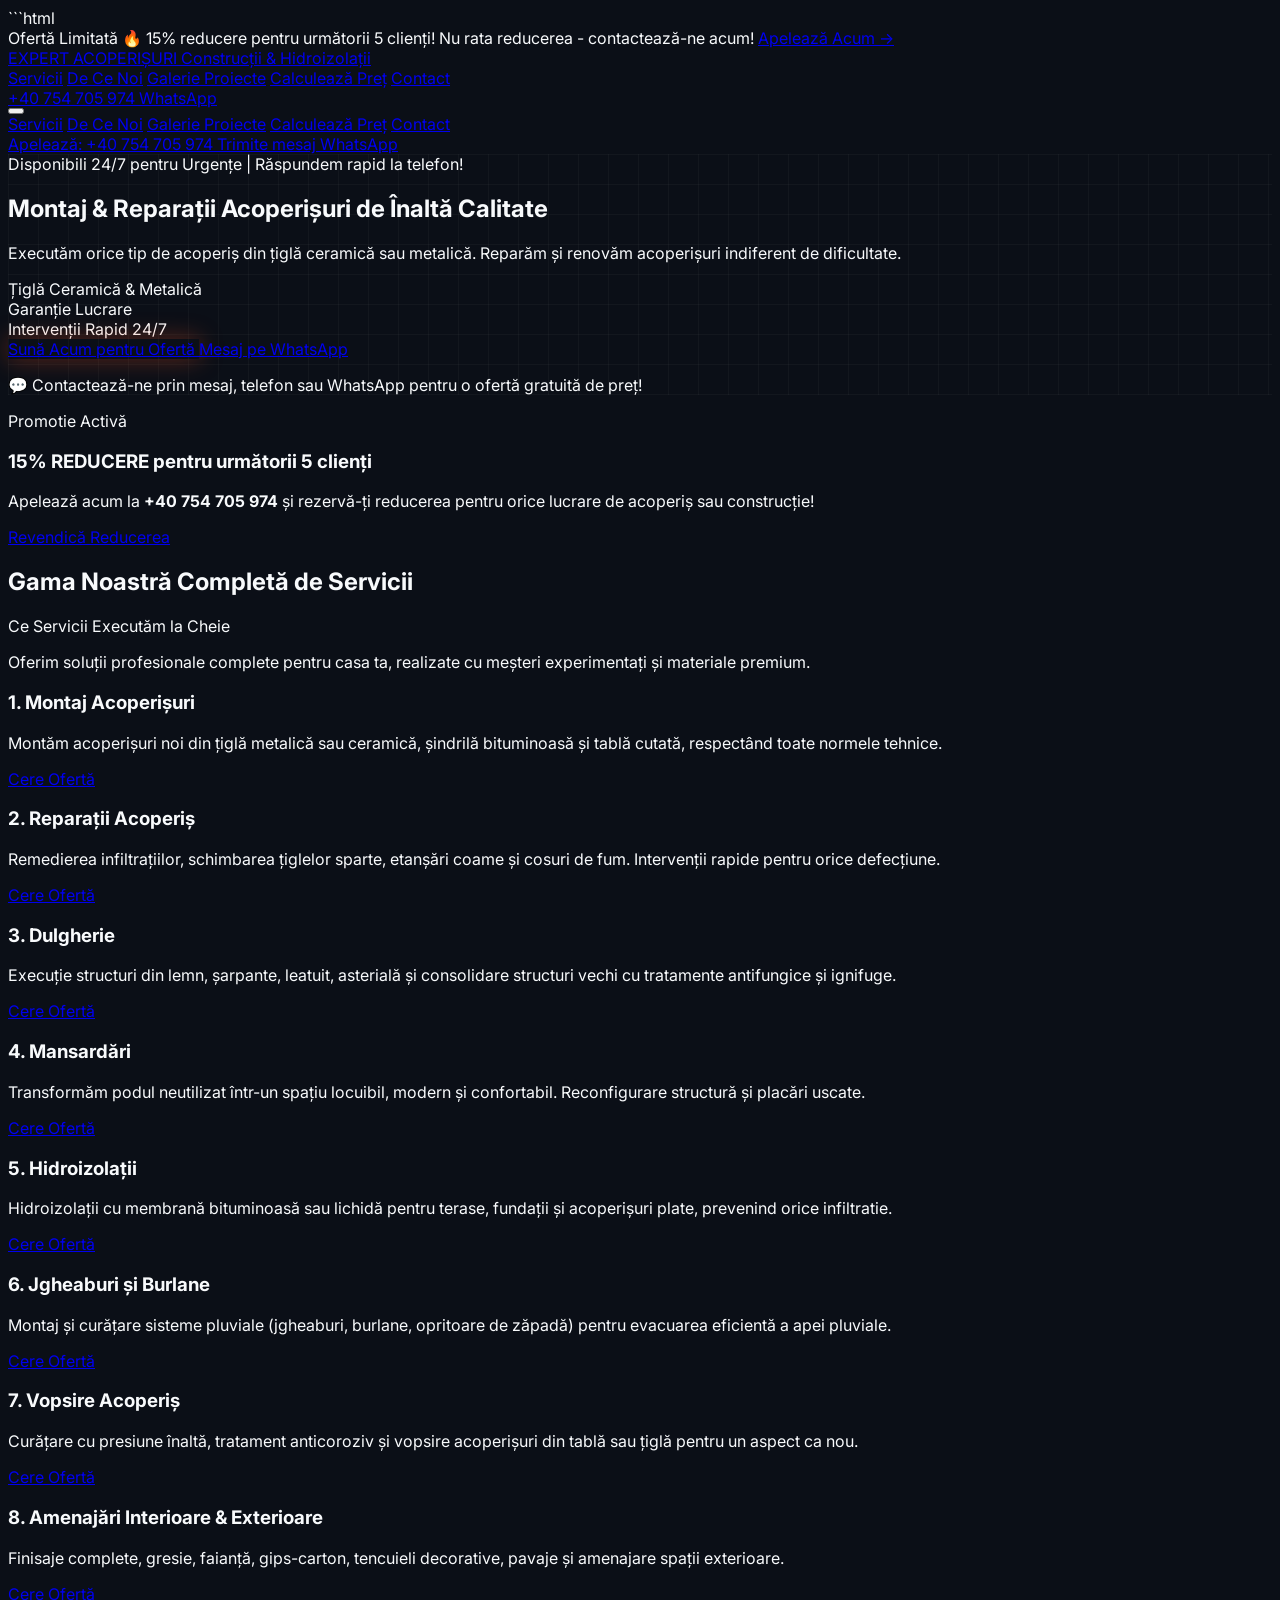
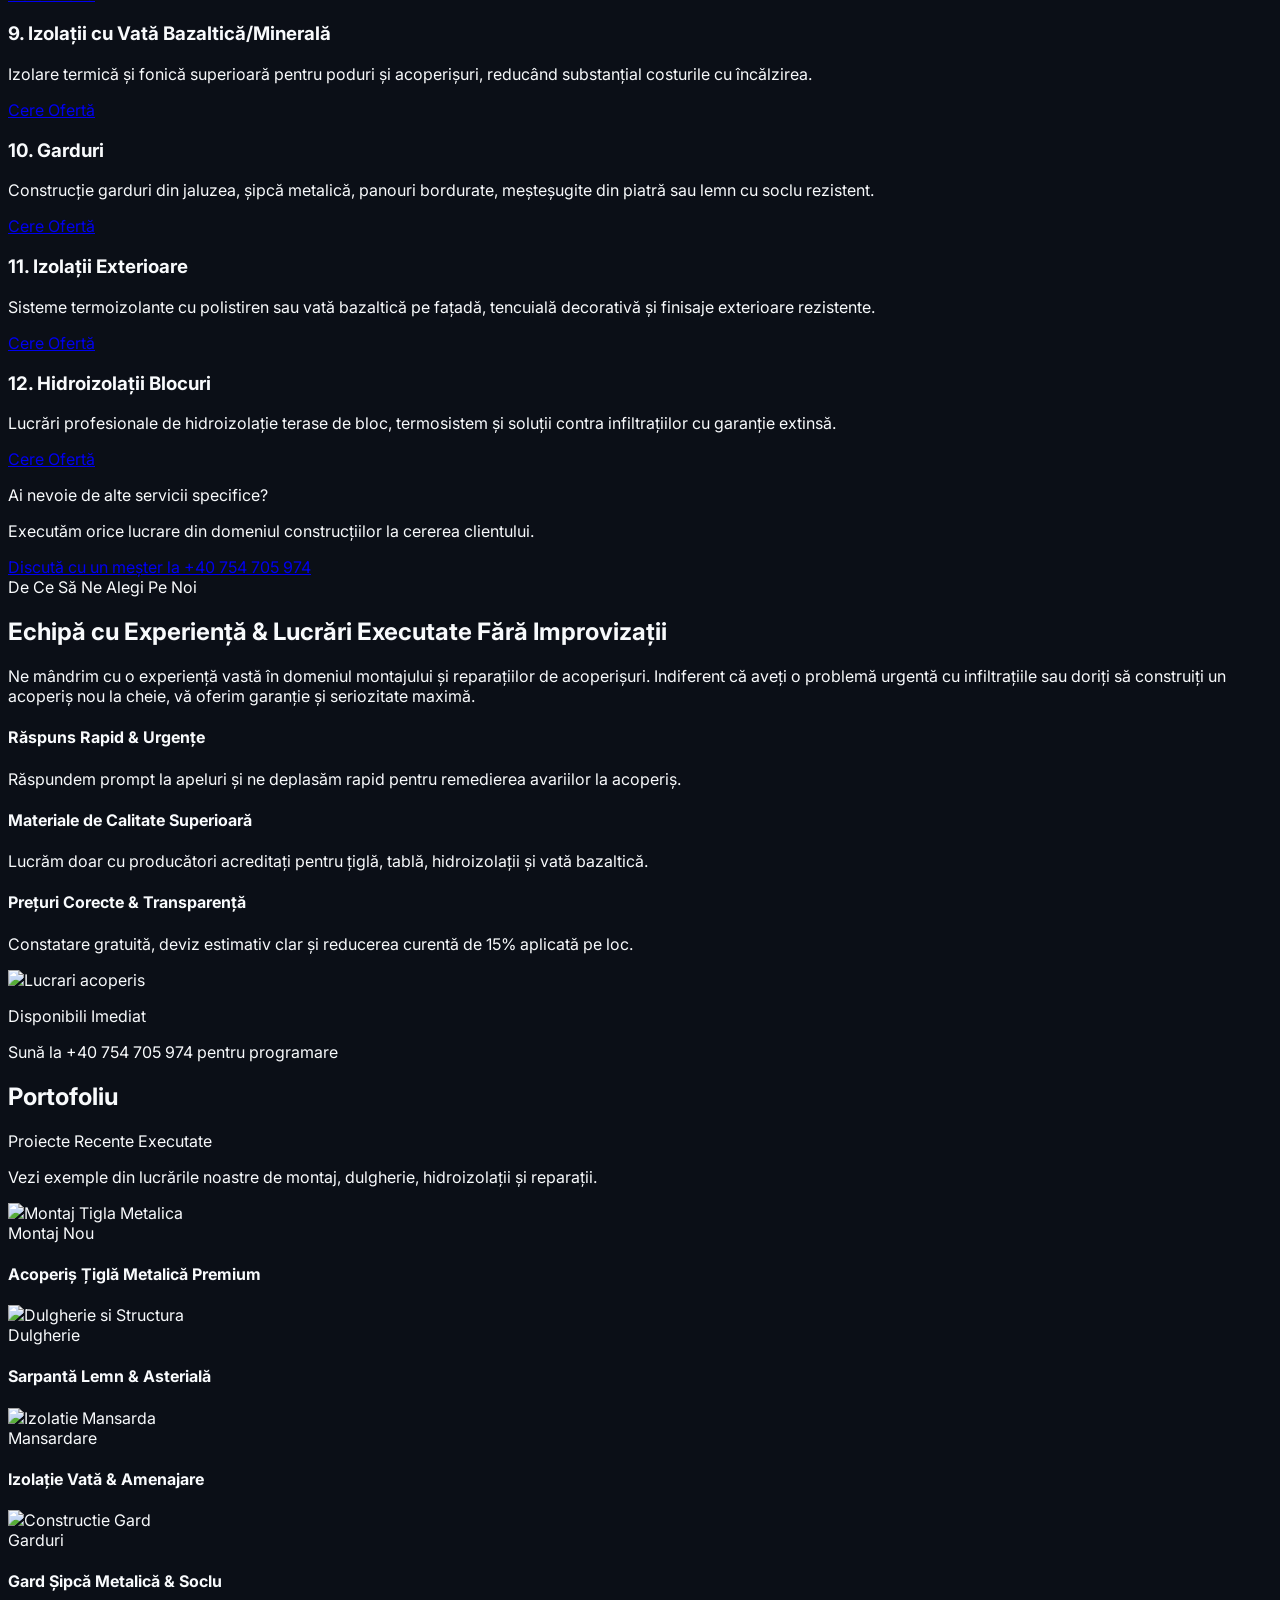
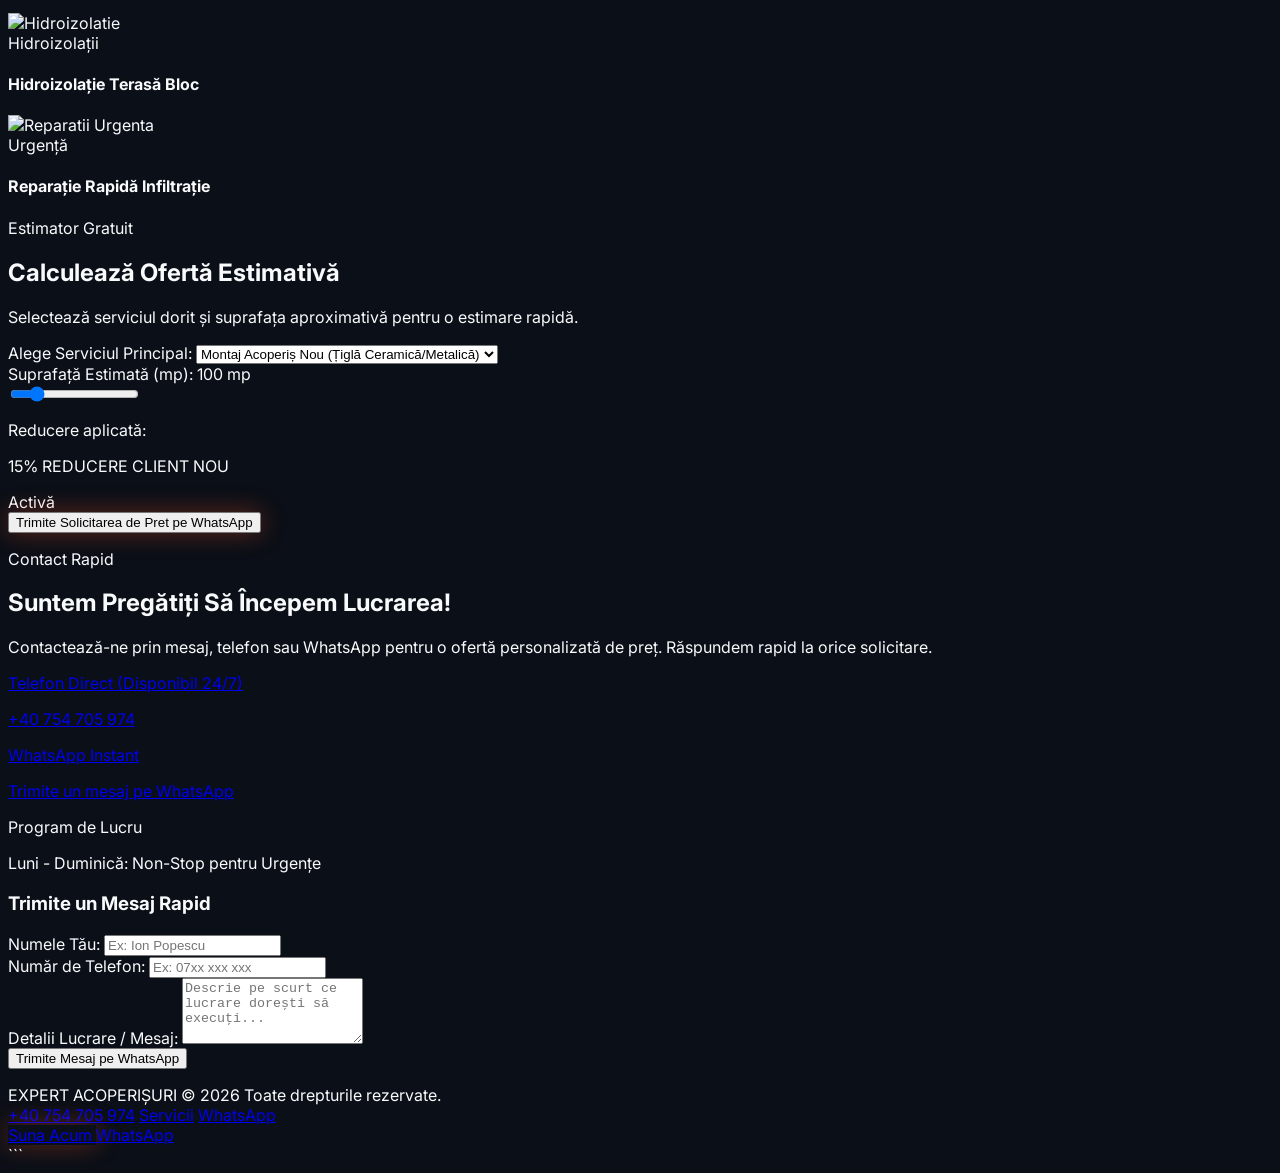
==== index.html @ 0b988fa1 "Create index.html" ====
```html
<!DOCTYPE html>
<html lang="ro" class="scroll-smooth">
<head>
    <meta charset="UTF-8">
    <meta name="viewport" content="width=device-width, initial-scale=1.0">
    <title>Servicii Profesionale Acoperișuri & Construcții | Reducere 15%</title>
    <!-- Tailwind CSS CDN -->
    <script src="https://cdn.tailwindcss.com"></script>
    <!-- Lucide Icons -->
    <script src="https://unpkg.com/lucide@latest"></script>
    <!-- Font Inter -->
    <link href="https://fonts.googleapis.com/css2?family=Inter:wght@300;400;500;600;700;800;900&display=swap" rel="stylesheet">
    <script>
        tailwind.config = {
            darkMode: 'class',
            theme: {
                extend: {
                    colors: {
                        brand: {
                            orange: '#FF5722',
                            amber: '#F59E0B',
                            dark: '#0F172A',
                            navy: '#1E293B',
                            card: '#1E293B',
                            border: '#334155'
                        }
                    },
                    fontFamily: {
                        sans: ['Inter', 'sans-serif'],
                    }
                }
            }
        }
    </script>
    <style>
        body {
            font-family: 'Inter', sans-serif;
            background-color: #0B0F17;
            color: #F8FAFC;
        }
        .glow-orange {
            box-shadow: 0 0 25px rgba(255, 87, 34, 0.35);
        }
        .glow-amber {
            box-shadow: 0 0 20px rgba(245, 158, 11, 0.25);
        }
        .bg-grid {
            background-size: 30px 30px;
            background-image: linear-gradient(to right, rgba(255, 255, 255, 0.03) 1px, transparent 1px),
                              linear-gradient(to bottom, rgba(255, 255, 255, 0.03) 1px, transparent 1px);
        }
    </style>
</head>
<body class="antialiased bg-[#0B0F17] text-slate-100 min-h-screen flex flex-col selection:bg-orange-500 selection:text-white">

    <!-- Announcement Bar -->
    <div class="bg-gradient-to-r from-orange-600 via-amber-600 to-orange-600 text-white text-xs sm:text-sm font-semibold py-2.5 px-4 text-center sticky top-0 z-50 shadow-md">
        <div class="max-w-7xl mx-auto flex items-center justify-center gap-2 flex-wrap">
            <span class="inline-flex items-center gap-1.5 bg-black/20 backdrop-blur-sm px-2.5 py-0.5 rounded-full text-amber-200 animate-pulse">
                <i data-lucide="zap" class="w-4 h-4 text-amber-300"></i>
                Ofertă Limitată
            </span>
            <span>🔥 15% reducere pentru următorii 5 clienți! Nu rata reducerea - contactează-ne acum!</span>
            <a href="tel:+40754705974" class="underline hover:text-amber-200 transition ml-1 font-bold">Apelează Acum &rarr;</a>
        </div>
    </div>

    <!-- Navigation Header -->
    <header class="bg-slate-900/80 backdrop-blur-md border-b border-slate-800 sticky top-[37px] z-40 transition-all">
        <div class="max-w-7xl mx-auto px-4 sm:px-6 lg:px-8 h-20 flex items-center justify-between">
            <!-- Logo -->
            <a href="#" class="flex items-center gap-3 group">
                <div class="w-10 h-10 rounded-xl bg-gradient-to-tr from-orange-600 to-amber-500 flex items-center justify-center text-white shadow-lg group-hover:scale-105 transition-transform">
                    <i data-lucide="home" class="w-6 h-6"></i>
                </div>
                <div>
                    <span class="text-xl font-extrabold tracking-tight bg-gradient-to-r from-white via-slate-200 to-slate-400 bg-clip-text text-transparent block">EXPERT ACOPERIȘURI</span>
                    <span class="text-[10px] text-orange-400 tracking-wider uppercase font-semibold">Construcții & Hidroizolații</span>
                </div>
            </a>

            <!-- Desktop Nav Links -->
            <nav class="hidden md:flex items-center gap-8 text-sm font-medium text-slate-300">
                <a href="#servicii" class="hover:text-orange-400 transition-colors">Servicii</a>
                <a href="#despre" class="hover:text-orange-400 transition-colors">De Ce Noi</a>
                <a href="#galerie" class="hover:text-orange-400 transition-colors">Galerie Proiecte</a>
                <a href="#estimator" class="hover:text-orange-400 transition-colors">Calculează Preț</a>
                <a href="#contact" class="hover:text-orange-400 transition-colors">Contact</a>
            </nav>

            <!-- Quick Action Phone Button -->
            <div class="hidden sm:flex items-center gap-3">
                <a href="tel:+40754705974" class="flex items-center gap-2 bg-slate-800 hover:bg-slate-700 border border-slate-700 text-slate-100 px-4 py-2 rounded-xl font-semibold text-sm transition-all">
                    <i data-lucide="phone-call" class="w-4 h-4 text-orange-500"></i>
                    <span>+40 754 705 974</span>
                </a>
                <a href="https://wa.me/40754705974" target="_blank" class="flex items-center gap-2 bg-emerald-600 hover:bg-emerald-500 text-white px-4 py-2 rounded-xl font-semibold text-sm transition-all shadow-md">
                    <i data-lucide="message-square" class="w-4 h-4"></i>
                    <span>WhatsApp</span>
                </a>
            </div>

            <!-- Mobile Menu Toggle Button -->
            <button id="mobileMenuBtn" class="md:hidden p-2 rounded-lg text-slate-300 hover:bg-slate-800">
                <i data-lucide="menu" class="w-6 h-6"></i>
            </button>
        </div>

        <!-- Mobile Navigation Drawer -->
        <div id="mobileMenu" class="hidden md:hidden bg-slate-900 border-b border-slate-800 px-4 pt-2 pb-6 space-y-3">
            <a href="#servicii" class="block py-2 text-slate-300 hover:text-orange-400 font-medium">Servicii</a>
            <a href="#despre" class="block py-2 text-slate-300 hover:text-orange-400 font-medium">De Ce Noi</a>
            <a href="#galerie" class="block py-2 text-slate-300 hover:text-orange-400 font-medium">Galerie Proiecte</a>
            <a href="#estimator" class="block py-2 text-slate-300 hover:text-orange-400 font-medium">Calculează Preț</a>
            <a href="#contact" class="block py-2 text-slate-300 hover:text-orange-400 font-medium">Contact</a>
            <div class="pt-4 border-t border-slate-800 flex flex-col gap-2">
                <a href="tel:+40754705974" class="flex items-center justify-center gap-2 bg-orange-600 text-white py-3 rounded-xl font-bold">
                    <i data-lucide="phone" class="w-5 h-5"></i>
                    Apelează: +40 754 705 974
                </a>
                <a href="https://wa.me/40754705974" target="_blank" class="flex items-center justify-center gap-2 bg-emerald-600 text-white py-3 rounded-xl font-bold">
                    <i data-lucide="message-square" class="w-5 h-5"></i>
                    Trimite mesaj WhatsApp
                </a>
            </div>
        </div>
    </header>

    <!-- Hero Section -->
    <section class="relative pt-12 pb-20 md:pt-20 md:pb-32 overflow-hidden bg-grid">
        <div class="absolute inset-0 bg-gradient-to-b from-slate-950/60 via-[#0B0F17]/90 to-[#0B0F17]"></div>
        
        <!-- Glow Orbs -->
        <div class="absolute top-1/4 left-1/2 -translate-x-1/2 -translate-y-1/2 w-[500px] h-[500px] bg-orange-600/15 rounded-full blur-[120px] pointer-events-none"></div>

        <div class="relative max-w-7xl mx-auto px-4 sm:px-6 lg:px-8">
            <div class="max-w-3xl mx-auto text-center space-y-6">
                
                <!-- Status Badge -->
                <div class="inline-flex items-center gap-2 bg-slate-800/80 border border-slate-700/80 px-4 py-2 rounded-full text-xs sm:text-sm text-slate-300 backdrop-blur-md">
                    <span class="w-2.5 h-2.5 rounded-full bg-emerald-500 animate-ping"></span>
                    <span class="font-semibold text-emerald-400">Disponibili 24/7 pentru Urgențe</span>
                    <span class="text-slate-500">|</span>
                    <span class="text-slate-300">Răspundem rapid la telefon!</span>
                </div>

                <!-- Main Heading -->
                <h1 class="text-4xl sm:text-5xl lg:text-6xl font-black tracking-tight leading-[1.15] text-white">
                    Montaj & Reparații Acoperișuri de <span class="bg-gradient-to-r from-orange-500 via-amber-400 to-orange-400 bg-clip-text text-transparent">Înaltă Calitate</span>
                </h1>

                <!-- Subtitle -->
                <p class="text-lg sm:text-xl text-slate-300 font-normal leading-relaxed">
                    Executăm orice tip de acoperiș din țiglă ceramică sau metalică. Reparăm și renovăm acoperișuri indiferent de dificultate.
                </p>

                <!-- Value Props -->
                <div class="grid grid-cols-1 sm:grid-cols-3 gap-3 pt-2 text-left">
                    <div class="flex items-center gap-3 bg-slate-900/60 border border-slate-800 p-3 rounded-xl">
                        <i data-lucide="check-circle-2" class="w-5 h-5 text-orange-500 flex-shrink-0"></i>
                        <span class="text-xs font-semibold text-slate-200">Țiglă Ceramică & Metalică</span>
                    </div>
                    <div class="flex items-center gap-3 bg-slate-900/60 border border-slate-800 p-3 rounded-xl">
                        <i data-lucide="shield-check" class="w-5 h-5 text-orange-500 flex-shrink-0"></i>
                        <span class="text-xs font-semibold text-slate-200">Garanție Lucrare</span>
                    </div>
                    <div class="flex items-center gap-3 bg-slate-900/60 border border-slate-800 p-3 rounded-xl">
                        <i data-lucide="clock" class="w-5 h-5 text-orange-500 flex-shrink-0"></i>
                        <span class="text-xs font-semibold text-slate-200">Intervenții Rapid 24/7</span>
                    </div>
                </div>

                <!-- Primary CTAs -->
                <div class="pt-6 flex flex-col sm:flex-row items-center justify-center gap-4">
                    <a href="tel:+40754705974" class="w-full sm:w-auto inline-flex items-center justify-center gap-3 bg-gradient-to-r from-orange-600 to-amber-600 hover:from-orange-500 hover:to-amber-500 text-white font-bold text-lg px-8 py-4 rounded-xl shadow-lg glow-orange transition-all transform hover:-translate-y-0.5">
                        <i data-lucide="phone" class="w-6 h-6"></i>
                        <span>Sună Acum pentru Ofertă</span>
                    </a>
                    
                    <a href="https://wa.me/40754705974" target="_blank" class="w-full sm:w-auto inline-flex items-center justify-center gap-3 bg-emerald-600 hover:bg-emerald-500 text-white font-bold text-lg px-8 py-4 rounded-xl shadow-lg transition-all transform hover:-translate-y-0.5">
                        <i data-lucide="message-square" class="w-6 h-6"></i>
                        <span>Mesaj pe WhatsApp</span>
                    </a>
                </div>

                <p class="text-xs text-slate-400 pt-2">
                    💬 Contactează-ne prin mesaj, telefon sau WhatsApp pentru o ofertă gratuită de preț!
                </p>

            </div>
        </div>
    </section>

    <!-- Offer Spotlight Banner -->
    <section class="max-w-7xl mx-auto px-4 sm:px-6 lg:px-8 -mt-6 relative z-10">
        <div class="bg-gradient-to-r from-slate-900 via-slate-800 to-slate-900 border border-amber-500/40 rounded-2xl p-6 sm:p-8 shadow-2xl relative overflow-hidden">
            <div class="absolute -right-10 -bottom-10 w-40 h-40 bg-amber-500/10 rounded-full blur-2xl"></div>
            <div class="flex flex-col md:flex-row items-center justify-between gap-6">
                <div class="space-y-2 text-center md:text-left">
                    <div class="inline-block bg-amber-500/20 text-amber-300 border border-amber-500/30 text-xs px-3 py-1 rounded-full font-bold uppercase tracking-wider">
                        Promotie Activă
                    </div>
                    <h3 class="text-2xl sm:text-3xl font-black text-white">15% REDUCERE pentru următorii 5 clienți</h3>
                    <p class="text-slate-300 text-sm sm:text-base">
                        Apelează acum la <strong>+40 754 705 974</strong> și rezervă-ți reducerea pentru orice lucrare de acoperiș sau construcție!
                    </p>
                </div>
                <div class="flex-shrink-0">
                    <a href="tel:+40754705974" class="inline-flex items-center gap-2 bg-amber-500 hover:bg-amber-400 text-slate-950 font-black px-6 py-3.5 rounded-xl transition shadow-lg text-base">
                        <i data-lucide="sparkles" class="w-5 h-5"></i>
                        Revendică Reducerea
                    </a>
                </div>
            </div>
        </div>
    </section>

    <!-- Services Grid Section -->
    <section id="servicii" class="py-20 bg-slate-950">
        <div class="max-w-7xl mx-auto px-4 sm:px-6 lg:px-8">
            <div class="text-center max-w-3xl mx-auto mb-16 space-y-4">
                <h2 class="text-xs font-bold text-orange-400 tracking-widest uppercase">Gama Noastră Completă de Servicii</h2>
                <p class="text-3xl sm:text-4xl font-extrabold text-white">Ce Servicii Executăm la Cheie</p>
                <p class="text-slate-400">Oferim soluții profesionale complete pentru casa ta, realizate cu meșteri experimentați și materiale premium.</p>
            </div>

            <div class="grid grid-cols-1 md:grid-cols-2 lg:grid-cols-3 gap-6">
                
                <!-- Service Card 1 -->
                <div class="bg-slate-900/90 border border-slate-800 rounded-2xl p-6 hover:border-orange-500/50 transition-all hover:shadow-xl hover:shadow-orange-500/5 group">
                    <div class="w-12 h-12 bg-orange-500/10 text-orange-400 rounded-xl flex items-center justify-center mb-5 group-hover:bg-orange-500 group-hover:text-white transition-all">
                        <i data-lucide="home" class="w-6 h-6"></i>
                    </div>
                    <h3 class="text-xl font-bold text-white mb-2">1. Montaj Acoperișuri</h3>
                    <p class="text-slate-400 text-sm leading-relaxed mb-4">
                        Montăm acoperișuri noi din țiglă metalică sau ceramică, șindrilă bituminoasă și tablă cutată, respectând toate normele tehnice.
                    </p>
                    <a href="tel:+40754705974" class="inline-flex items-center gap-1.5 text-xs font-bold text-orange-400 group-hover:text-orange-300">Cere Ofertă <i data-lucide="arrow-right" class="w-4 h-4"></i></a>
                </div>

                <!-- Service Card 2 -->
                <div class="bg-slate-900/90 border border-slate-800 rounded-2xl p-6 hover:border-orange-500/50 transition-all hover:shadow-xl hover:shadow-orange-500/5 group">
                    <div class="w-12 h-12 bg-orange-500/10 text-orange-400 rounded-xl flex items-center justify-center mb-5 group-hover:bg-orange-500 group-hover:text-white transition-all">
                        <i data-lucide="wrench" class="w-6 h-6"></i>
                    </div>
                    <h3 class="text-xl font-bold text-white mb-2">2. Reparații Acoperiș</h3>
                    <p class="text-slate-400 text-sm leading-relaxed mb-4">
                        Remedierea infiltrațiilor, schimbarea țiglelor sparte, etanșări coame și cosuri de fum. Intervenții rapide pentru orice defecțiune.
                    </p>
                    <a href="tel:+40754705974" class="inline-flex items-center gap-1.5 text-xs font-bold text-orange-400 group-hover:text-orange-300">Cere Ofertă <i data-lucide="arrow-right" class="w-4 h-4"></i></a>
                </div>

                <!-- Service Card 3 -->
                <div class="bg-slate-900/90 border border-slate-800 rounded-2xl p-6 hover:border-orange-500/50 transition-all hover:shadow-xl hover:shadow-orange-500/5 group">
                    <div class="w-12 h-12 bg-orange-500/10 text-orange-400 rounded-xl flex items-center justify-center mb-5 group-hover:bg-orange-500 group-hover:text-white transition-all">
                        <i data-lucide="hammer" class="w-6 h-6"></i>
                    </div>
                    <h3 class="text-xl font-bold text-white mb-2">3. Dulgherie</h3>
                    <p class="text-slate-400 text-sm leading-relaxed mb-4">
                        Execuție structuri din lemn, șarpante, leatuit, asterială și consolidare structuri vechi cu tratamente antifungice și ignifuge.
                    </p>
                    <a href="tel:+40754705974" class="inline-flex items-center gap-1.5 text-xs font-bold text-orange-400 group-hover:text-orange-300">Cere Ofertă <i data-lucide="arrow-right" class="w-4 h-4"></i></a>
                </div>

                <!-- Service Card 4 -->
                <div class="bg-slate-900/90 border border-slate-800 rounded-2xl p-6 hover:border-orange-500/50 transition-all hover:shadow-xl hover:shadow-orange-500/5 group">
                    <div class="w-12 h-12 bg-orange-500/10 text-orange-400 rounded-xl flex items-center justify-center mb-5 group-hover:bg-orange-500 group-hover:text-white transition-all">
                        <i data-lucide="layers" class="w-6 h-6"></i>
                    </div>
                    <h3 class="text-xl font-bold text-white mb-2">4. Mansardări</h3>
                    <p class="text-slate-400 text-sm leading-relaxed mb-4">
                        Transformăm podul neutilizat într-un spațiu locuibil, modern și confortabil. Reconfigurare structură și placări uscate.
                    </p>
                    <a href="tel:+40754705974" class="inline-flex items-center gap-1.5 text-xs font-bold text-orange-400 group-hover:text-orange-300">Cere Ofertă <i data-lucide="arrow-right" class="w-4 h-4"></i></a>
                </div>

                <!-- Service Card 5 -->
                <div class="bg-slate-900/90 border border-slate-800 rounded-2xl p-6 hover:border-orange-500/50 transition-all hover:shadow-xl hover:shadow-orange-500/5 group">
                    <div class="w-12 h-12 bg-orange-500/10 text-orange-400 rounded-xl flex items-center justify-center mb-5 group-hover:bg-orange-500 group-hover:text-white transition-all">
                        <i data-lucide="droplet" class="w-6 h-6"></i>
                    </div>
                    <h3 class="text-xl font-bold text-white mb-2">5. Hidroizolații</h3>
                    <p class="text-slate-400 text-sm leading-relaxed mb-4">
                        Hidroizolații cu membrană bituminoasă sau lichidă pentru terase, fundații și acoperișuri plate, prevenind orice infiltratie.
                    </p>
                    <a href="tel:+40754705974" class="inline-flex items-center gap-1.5 text-xs font-bold text-orange-400 group-hover:text-orange-300">Cere Ofertă <i data-lucide="arrow-right" class="w-4 h-4"></i></a>
                </div>

                <!-- Service Card 6 -->
                <div class="bg-slate-900/90 border border-slate-800 rounded-2xl p-6 hover:border-orange-500/50 transition-all hover:shadow-xl hover:shadow-orange-500/5 group">
                    <div class="w-12 h-12 bg-orange-500/10 text-orange-400 rounded-xl flex items-center justify-center mb-5 group-hover:bg-orange-500 group-hover:text-white transition-all">
                        <i data-lucide="git-commit" class="w-6 h-6"></i>
                    </div>
                    <h3 class="text-xl font-bold text-white mb-2">6. Jgheaburi și Burlane</h3>
                    <p class="text-slate-400 text-sm leading-relaxed mb-4">
                        Montaj și curățare sisteme pluviale (jgheaburi, burlane, opritoare de zăpadă) pentru evacuarea eficientă a apei pluviale.
                    </p>
                    <a href="tel:+40754705974" class="inline-flex items-center gap-1.5 text-xs font-bold text-orange-400 group-hover:text-orange-300">Cere Ofertă <i data-lucide="arrow-right" class="w-4 h-4"></i></a>
                </div>

                <!-- Service Card 7 -->
                <div class="bg-slate-900/90 border border-slate-800 rounded-2xl p-6 hover:border-orange-500/50 transition-all hover:shadow-xl hover:shadow-orange-500/5 group">
                    <div class="w-12 h-12 bg-orange-500/10 text-orange-400 rounded-xl flex items-center justify-center mb-5 group-hover:bg-orange-500 group-hover:text-white transition-all">
                        <i data-lucide="paint-roller" class="w-6 h-6"></i>
                    </div>
                    <h3 class="text-xl font-bold text-white mb-2">7. Vopsire Acoperiș</h3>
                    <p class="text-slate-400 text-sm leading-relaxed mb-4">
                        Curățare cu presiune înaltă, tratament anticoroziv și vopsire acoperișuri din tablă sau țiglă pentru un aspect ca nou.
                    </p>
                    <a href="tel:+40754705974" class="inline-flex items-center gap-1.5 text-xs font-bold text-orange-400 group-hover:text-orange-300">Cere Ofertă <i data-lucide="arrow-right" class="w-4 h-4"></i></a>
                </div>

                <!-- Service Card 8 -->
                <div class="bg-slate-900/90 border border-slate-800 rounded-2xl p-6 hover:border-orange-500/50 transition-all hover:shadow-xl hover:shadow-orange-500/5 group">
                    <div class="w-12 h-12 bg-orange-500/10 text-orange-400 rounded-xl flex items-center justify-center mb-5 group-hover:bg-orange-500 group-hover:text-white transition-all">
                        <i data-lucide="layout" class="w-6 h-6"></i>
                    </div>
                    <h3 class="text-xl font-bold text-white mb-2">8. Amenajări Interioare & Exterioare</h3>
                    <p class="text-slate-400 text-sm leading-relaxed mb-4">
                        Finisaje complete, gresie, faianță, gips-carton, tencuieli decorative, pavaje și amenajare spații exterioare.
                    </p>
                    <a href="tel:+40754705974" class="inline-flex items-center gap-1.5 text-xs font-bold text-orange-400 group-hover:text-orange-300">Cere Ofertă <i data-lucide="arrow-right" class="w-4 h-4"></i></a>
                </div>

                <!-- Service Card 9 -->
                <div class="bg-slate-900/90 border border-slate-800 rounded-2xl p-6 hover:border-orange-500/50 transition-all hover:shadow-xl hover:shadow-orange-500/5 group">
                    <div class="w-12 h-12 bg-orange-500/10 text-orange-400 rounded-xl flex items-center justify-center mb-5 group-hover:bg-orange-500 group-hover:text-white transition-all">
                        <i data-lucide="shield" class="w-6 h-6"></i>
                    </div>
                    <h3 class="text-xl font-bold text-white mb-2">9. Izolații cu Vată Bazaltică/Minerală</h3>
                    <p class="text-slate-400 text-sm leading-relaxed mb-4">
                        Izolare termică și fonică superioară pentru poduri și acoperișuri, reducând substanțial costurile cu încălzirea.
                    </p>
                    <a href="tel:+40754705974" class="inline-flex items-center gap-1.5 text-xs font-bold text-orange-400 group-hover:text-orange-300">Cere Ofertă <i data-lucide="arrow-right" class="w-4 h-4"></i></a>
                </div>

                <!-- Service Card 10 -->
                <div class="bg-slate-900/90 border border-slate-800 rounded-2xl p-6 hover:border-orange-500/50 transition-all hover:shadow-xl hover:shadow-orange-500/5 group">
                    <div class="w-12 h-12 bg-orange-500/10 text-orange-400 rounded-xl flex items-center justify-center mb-5 group-hover:bg-orange-500 group-hover:text-white transition-all">
                        <i data-lucide="grid" class="w-6 h-6"></i>
                    </div>
                    <h3 class="text-xl font-bold text-white mb-2">10. Garduri</h3>
                    <p class="text-slate-400 text-sm leading-relaxed mb-4">
                        Construcție garduri din jaluzea, șipcă metalică, panouri bordurate, meșteșugite din piatră sau lemn cu soclu rezistent.
                    </p>
                    <a href="tel:+40754705974" class="inline-flex items-center gap-1.5 text-xs font-bold text-orange-400 group-hover:text-orange-300">Cere Ofertă <i data-lucide="arrow-right" class="w-4 h-4"></i></a>
                </div>

                <!-- Service Card 11 -->
                <div class="bg-slate-900/90 border border-slate-800 rounded-2xl p-6 hover:border-orange-500/50 transition-all hover:shadow-xl hover:shadow-orange-500/5 group">
                    <div class="w-12 h-12 bg-orange-500/10 text-orange-400 rounded-xl flex items-center justify-center mb-5 group-hover:bg-orange-500 group-hover:text-white transition-all">
                        <i data-lucide="sun" class="w-6 h-6"></i>
                    </div>
                    <h3 class="text-xl font-bold text-white mb-2">11. Izolații Exterioare</h3>
                    <p class="text-slate-400 text-sm leading-relaxed mb-4">
                        Sisteme termoizolante cu polistiren sau vată bazaltică pe fațadă, tencuială decorativă și finisaje exterioare rezistente.
                    </p>
                    <a href="tel:+40754705974" class="inline-flex items-center gap-1.5 text-xs font-bold text-orange-400 group-hover:text-orange-300">Cere Ofertă <i data-lucide="arrow-right" class="w-4 h-4"></i></a>
                </div>

                <!-- Service Card 12 -->
                <div class="bg-slate-900/90 border border-slate-800 rounded-2xl p-6 hover:border-orange-500/50 transition-all hover:shadow-xl hover:shadow-orange-500/5 group">
                    <div class="w-12 h-12 bg-orange-500/10 text-orange-400 rounded-xl flex items-center justify-center mb-5 group-hover:bg-orange-500 group-hover:text-white transition-all">
                        <i data-lucide="building-2" class="w-6 h-6"></i>
                    </div>
                    <h3 class="text-xl font-bold text-white mb-2">12. Hidroizolații Blocuri</h3>
                    <p class="text-slate-400 text-sm leading-relaxed mb-4">
                        Lucrări profesionale de hidroizolație terase de bloc, termosistem și soluții contra infiltrațiilor cu garanție extinsă.
                    </p>
                    <a href="tel:+40754705974" class="inline-flex items-center gap-1.5 text-xs font-bold text-orange-400 group-hover:text-orange-300">Cere Ofertă <i data-lucide="arrow-right" class="w-4 h-4"></i></a>
                </div>

            </div>

            <div class="mt-12 text-center bg-slate-900/50 border border-slate-800 p-6 rounded-2xl">
                <p class="text-lg font-bold text-white mb-2">Ai nevoie de alte servicii specifice?</p>
                <p class="text-slate-400 text-sm mb-4">Executăm orice lucrare din domeniul construcțiilor la cererea clientului.</p>
                <a href="tel:+40754705974" class="inline-flex items-center gap-2 bg-slate-800 hover:bg-slate-700 text-orange-400 border border-orange-500/30 px-6 py-3 rounded-xl font-semibold transition">
                    <i data-lucide="phone-call" class="w-5 h-5"></i>
                    Discută cu un meșter la +40 754 705 974
                </a>
            </div>
        </div>
    </section>

    <!-- Why Choose Us -->
    <section id="despre" class="py-20 bg-[#0B0F17] relative">
        <div class="max-w-7xl mx-auto px-4 sm:px-6 lg:px-8">
            <div class="grid grid-cols-1 lg:grid-cols-2 gap-12 items-center">
                <div class="space-y-6">
                    <span class="text-xs font-bold text-orange-400 tracking-widest uppercase">De Ce Să Ne Alegi Pe Noi</span>
                    <h2 class="text-3xl sm:text-4xl font-extrabold text-white">Echipă cu Experiență & Lucrări Executate Fără Improvizații</h2>
                    <p class="text-slate-300 leading-relaxed">
                        Ne mândrim cu o experiență vastă în domeniul montajului și reparațiilor de acoperișuri. Indiferent că aveți o problemă urgentă cu infiltrațiile sau doriți să construiți un acoperiș nou la cheie, vă oferim garanție și seriozitate maximă.
                    </p>

                    <div class="space-y-4 pt-2">
                        <div class="flex items-start gap-4">
                            <div class="w-10 h-10 rounded-lg bg-orange-500/10 text-orange-400 flex items-center justify-center flex-shrink-0 mt-1">
                                <i data-lucide="check-circle" class="w-6 h-6"></i>
                            </div>
                            <div>
                                <h4 class="text-lg font-bold text-white">Răspuns Rapid & Urgențe</h4>
                                <p class="text-slate-400 text-sm">Răspundem prompt la apeluri și ne deplasăm rapid pentru remedierea avariilor la acoperiș.</p>
                            </div>
                        </div>

                        <div class="flex items-start gap-4">
                            <div class="w-10 h-10 rounded-lg bg-orange-500/10 text-orange-400 flex items-center justify-center flex-shrink-0 mt-1">
                                <i data-lucide="shield-check" class="w-6 h-6"></i>
                            </div>
                            <div>
                                <h4 class="text-lg font-bold text-white">Materiale de Calitate Superioară</h4>
                                <p class="text-slate-400 text-sm">Lucrăm doar cu producători acreditați pentru țiglă, tablă, hidroizolații și vată bazaltică.</p>
                            </div>
                        </div>

                        <div class="flex items-start gap-4">
                            <div class="w-10 h-10 rounded-lg bg-orange-500/10 text-orange-400 flex items-center justify-center flex-shrink-0 mt-1">
                                <i data-lucide="badge-percent" class="w-6 h-6"></i>
                            </div>
                            <div>
                                <h4 class="text-lg font-bold text-white">Prețuri Corecte & Transparență</h4>
                                <p class="text-slate-400 text-sm">Constatare gratuită, deviz estimativ clar și reducerea curentă de 15% aplicată pe loc.</p>
                            </div>
                        </div>
                    </div>
                </div>

                <div class="relative">
                    <div class="relative rounded-2xl overflow-hidden border border-slate-800 shadow-2xl">
                        <img src="https://images.unsplash.com/photo-1632759145351-1d592919f522?auto=format&fit=crop&w=1200&q=80" alt="Lucrari acoperis" class="w-full h-[450px] object-cover">
                        <div class="absolute inset-0 bg-gradient-to-t from-slate-950 via-transparent to-transparent"></div>
                        <div class="absolute bottom-6 left-6 right-6 bg-slate-900/90 backdrop-blur-md p-4 rounded-xl border border-slate-700/60">
                            <div class="flex items-center justify-between">
                                <div>
                                    <p class="text-white font-bold">Disponibili Imediat</p>
                                    <p class="text-xs text-slate-400">Sună la +40 754 705 974 pentru programare</p>
                                </div>
                                <a href="tel:+40754705974" class="bg-orange-500 text-white p-2.5 rounded-lg">
                                    <i data-lucide="phone" class="w-5 h-5"></i>
                                </a>
                            </div>
                        </div>
                    </div>
                </div>
            </div>
        </div>
    </section>

    <!-- Project Gallery Section -->
    <section id="galerie" class="py-20 bg-slate-950">
        <div class="max-w-7xl mx-auto px-4 sm:px-6 lg:px-8">
            <div class="text-center max-w-3xl mx-auto mb-16 space-y-4">
                <h2 class="text-xs font-bold text-orange-400 tracking-widest uppercase">Portofoliu</h2>
                <p class="text-3xl sm:text-4xl font-extrabold text-white">Proiecte Recente Executate</p>
                <p class="text-slate-400">Vezi exemple din lucrările noastre de montaj, dulgherie, hidroizolații și reparații.</p>
            </div>

            <div class="grid grid-cols-1 md:grid-cols-2 lg:grid-cols-3 gap-6">
                
                <div class="group relative rounded-2xl overflow-hidden bg-slate-900 border border-slate-800">
                    <img src="https://images.unsplash.com/photo-1632759145351-1d592919f522?auto=format&fit=crop&w=800&q=80" alt="Montaj Tigla Metalica" class="w-full h-64 object-cover group-hover:scale-105 transition duration-500">
                    <div class="absolute inset-0 bg-gradient-to-t from-slate-950 via-slate-950/20 to-transparent opacity-80 group-hover:opacity-90 transition"></div>
                    <div class="absolute bottom-4 left-4 right-4">
                        <span class="text-xs font-bold text-orange-400 uppercase">Montaj Nou</span>
                        <h4 class="text-lg font-bold text-white">Acoperiș Țiglă Metalică Premium</h4>
                    </div>
                </div>

                <div class="group relative rounded-2xl overflow-hidden bg-slate-900 border border-slate-800">
                    <img src="https://images.unsplash.com/photo-1513694203232-719a280e022f?auto=format&fit=crop&w=800&q=80" alt="Dulgherie si Structura" class="w-full h-64 object-cover group-hover:scale-105 transition duration-500">
                    <div class="absolute inset-0 bg-gradient-to-t from-slate-950 via-slate-950/20 to-transparent opacity-80 group-hover:opacity-90 transition"></div>
                    <div class="absolute bottom-4 left-4 right-4">
                        <span class="text-xs font-bold text-orange-400 uppercase">Dulgherie</span>
                        <h4 class="text-lg font-bold text-white">Sarpantă Lemn & Asterială</h4>
                    </div>
                </div>

                <div class="group relative rounded-2xl overflow-hidden bg-slate-900 border border-slate-800">
                    <img src="https://images.unsplash.com/photo-1503387762-592deb58ef4e?auto=format&fit=crop&w=800&q=80" alt="Izolatie Mansarda" class="w-full h-64 object-cover group-hover:scale-105 transition duration-500">
                    <div class="absolute inset-0 bg-gradient-to-t from-slate-950 via-slate-950/20 to-transparent opacity-80 group-hover:opacity-90 transition"></div>
                    <div class="absolute bottom-4 left-4 right-4">
                        <span class="text-xs font-bold text-orange-400 uppercase">Mansardare</span>
                        <h4 class="text-lg font-bold text-white">Izolație Vată & Amenajare</h4>
                    </div>
                </div>

                <div class="group relative rounded-2xl overflow-hidden bg-slate-900 border border-slate-800">
                    <img src="https://images.unsplash.com/photo-1541888946425-d0fbb186a5b3?auto=format&fit=crop&w=800&q=80" alt="Constructie Gard" class="w-full h-64 object-cover group-hover:scale-105 transition duration-500">
                    <div class="absolute inset-0 bg-gradient-to-t from-slate-950 via-slate-950/20 to-transparent opacity-80 group-hover:opacity-90 transition"></div>
                    <div class="absolute bottom-4 left-4 right-4">
                        <span class="text-xs font-bold text-orange-400 uppercase">Garduri</span>
                        <h4 class="text-lg font-bold text-white">Gard Șipcă Metalică & Soclu</h4>
                    </div>
                </div>

                <div class="group relative rounded-2xl overflow-hidden bg-slate-900 border border-slate-800">
                    <img src="https://images.unsplash.com/photo-1584622650111-993a426fbf0a?auto=format&fit=crop&w=800&q=80" alt="Hidroizolatie" class="w-full h-64 object-cover group-hover:scale-105 transition duration-500">
                    <div class="absolute inset-0 bg-gradient-to-t from-slate-950 via-slate-950/20 to-transparent opacity-80 group-hover:opacity-90 transition"></div>
                    <div class="absolute bottom-4 left-4 right-4">
                        <span class="text-xs font-bold text-orange-400 uppercase">Hidroizolații</span>
                        <h4 class="text-lg font-bold text-white">Hidroizolație Terasă Bloc</h4>
                    </div>
                </div>

                <div class="group relative rounded-2xl overflow-hidden bg-slate-900 border border-slate-800">
                    <img src="https://images.unsplash.com/photo-1621905251189-08b45d6a269e?auto=format&fit=crop&w=800&q=80" alt="Reparatii Urgenta" class="w-full h-64 object-cover group-hover:scale-105 transition duration-500">
                    <div class="absolute inset-0 bg-gradient-to-t from-slate-950 via-slate-950/20 to-transparent opacity-80 group-hover:opacity-90 transition"></div>
                    <div class="absolute bottom-4 left-4 right-4">
                        <span class="text-xs font-bold text-orange-400 uppercase">Urgență</span>
                        <h4 class="text-lg font-bold text-white">Reparație Rapidă Infiltrație</h4>
                    </div>
                </div>

            </div>
        </div>
    </section>

    <!-- Interactive Price Estimator -->
    <section id="estimator" class="py-20 bg-[#0B0F17]">
        <div class="max-w-4xl mx-auto px-4 sm:px-6 lg:px-8">
            <div class="bg-slate-900 border border-slate-800 rounded-3xl p-6 sm:p-10 shadow-2xl relative overflow-hidden">
                <div class="text-center max-w-xl mx-auto mb-8 space-y-2">
                    <span class="text-xs font-bold text-orange-400 tracking-widest uppercase">Estimator Gratuit</span>
                    <h2 class="text-2xl sm:text-3xl font-extrabold text-white">Calculează Ofertă Estimativă</h2>
                    <p class="text-slate-400 text-sm">Selectează serviciul dorit și suprafața aproximativă pentru o estimare rapidă.</p>
                </div>

                <form id="estimatorForm" class="space-y-6">
                    <div>
                        <label class="block text-sm font-semibold text-slate-300 mb-2">Alege Serviciul Principal:</label>
                        <select id="serviceSelect" class="w-full bg-slate-800 border border-slate-700 rounded-xl px-4 py-3 text-white focus:outline-none focus:border-orange-500">
                            <option value="montaj">Montaj Acoperiș Nou (Țiglă Ceramică/Metalică)</option>
                            <option value="reparatii">Reparații Acoperiș / Etanșare</option>
                            <option value="dulgherie">Dulgherie & Structură Lemn</option>
                            <option value="hidroizolatie">Hidroizolații Terase / Blocuri</option>
                            <option value="jgheaburi">Montaj Jgheaburi și Burlane</option>
                            <option value="vopsire">Vopsire Acoperiș</option>
                            <option value="izolatie">Izolație Vată Bazaltică / Exterior</option>
                            <option value="garduri">Construcție Garduri</option>
                        </select>
                    </div>

                    <div>
                        <div class="flex justify-between items-center mb-2">
                            <label class="text-sm font-semibold text-slate-300">Suprafață Estimată (mp):</label>
                            <span id="areaValue" class="text-orange-400 font-bold text-lg">100 mp</span>
                        </div>
                        <input type="range" id="areaRange" min="20" max="500" value="100" class="w-full h-2 bg-slate-700 rounded-lg appearance-none cursor-pointer accent-orange-500">
                    </div>

                    <!-- Discount Applied Callout -->
                    <div class="bg-slate-800/80 border border-amber-500/30 rounded-xl p-4 flex items-center justify-between">
                        <div class="flex items-center gap-3">
                            <i data-lucide="tag" class="w-6 h-6 text-amber-400"></i>
                            <div>
                                <p class="text-xs text-slate-400">Reducere aplicată:</p>
                                <p class="text-sm font-bold text-amber-300">15% REDUCERE CLIENT NOU</p>
                            </div>
                        </div>
                        <span class="text-xs bg-amber-500/20 text-amber-300 px-2.5 py-1 rounded-full font-semibold">Activă</span>
                    </div>

                    <button type="button" id="calcBtn" class="w-full bg-gradient-to-r from-orange-600 to-amber-600 hover:from-orange-500 hover:to-amber-500 text-white font-bold py-4 rounded-xl shadow-lg glow-orange transition text-base flex items-center justify-center gap-2">
                        <i data-lucide="calculator" class="w-5 h-5"></i>
                        <span>Trimite Solicitarea de Pret pe WhatsApp</span>
                    </button>
                </form>
            </div>
        </div>
    </section>

    <!-- Contact & Direct Call Section -->
    <section id="contact" class="py-20 bg-slate-950 border-t border-slate-800 relative">
        <div class="max-w-7xl mx-auto px-4 sm:px-6 lg:px-8">
            <div class="grid grid-cols-1 lg:grid-cols-2 gap-12">
                
                <!-- Contact Info -->
                <div class="space-y-6">
                    <span class="text-xs font-bold text-orange-400 tracking-widest uppercase">Contact Rapid</span>
                    <h2 class="text-3xl sm:text-4xl font-extrabold text-white">Suntem Pregătiți Să Începem Lucrarea!</h2>
                    <p class="text-slate-300">
                        Contactează-ne prin mesaj, telefon sau WhatsApp pentru o ofertă personalizată de preț. Răspundem rapid la orice solicitare.
                    </p>

                    <div class="space-y-4 pt-4">
                        <a href="tel:+40754705974" class="flex items-center gap-4 bg-slate-900 border border-slate-800 p-4 rounded-2xl hover:border-orange-500 transition group">
                            <div class="w-12 h-12 rounded-xl bg-orange-500/10 text-orange-400 flex items-center justify-center group-hover:bg-orange-500 group-hover:text-white transition">
                                <i data-lucide="phone-call" class="w-6 h-6"></i>
                            </div>
                            <div>
                                <p class="text-xs text-slate-400">Telefon Direct (Disponibil 24/7)</p>
                                <p class="text-xl font-extrabold text-white">+40 754 705 974</p>
                            </div>
                        </a>

                        <a href="https://wa.me/40754705974" target="_blank" class="flex items-center gap-4 bg-slate-900 border border-slate-800 p-4 rounded-2xl hover:border-emerald-500 transition group">
                            <div class="w-12 h-12 rounded-xl bg-emerald-500/10 text-emerald-400 flex items-center justify-center group-hover:bg-emerald-500 group-hover:text-white transition">
                                <i data-lucide="message-square" class="w-6 h-6"></i>
                            </div>
                            <div>
                                <p class="text-xs text-slate-400">WhatsApp Instant</p>
                                <p class="text-xl font-extrabold text-white">Trimite un mesaj pe WhatsApp</p>
                            </div>
                        </a>

                        <div class="flex items-center gap-4 bg-slate-900 border border-slate-800 p-4 rounded-2xl">
                            <div class="w-12 h-12 rounded-xl bg-amber-500/10 text-amber-400 flex items-center justify-center">
                                <i data-lucide="clock" class="w-6 h-6"></i>
                            </div>
                            <div>
                                <p class="text-xs text-slate-400">Program de Lucru</p>
                                <p class="text-base font-bold text-white">Luni - Duminică: Non-Stop pentru Urgențe</p>
                            </div>
                        </div>
                    </div>
                </div>

                <!-- Contact Direct Form -->
                <div class="bg-slate-900 border border-slate-800 p-6 sm:p-8 rounded-3xl shadow-xl">
                    <h3 class="text-xl font-bold text-white mb-4">Trimite un Mesaj Rapid</h3>
                    <form id="contactForm" class="space-y-4">
                        <div>
                            <label class="block text-xs font-semibold text-slate-400 mb-1">Numele Tău:</label>
                            <input type="text" id="formName" required placeholder="Ex: Ion Popescu" class="w-full bg-slate-800 border border-slate-700 rounded-xl px-4 py-3 text-white focus:outline-none focus:border-orange-500 text-sm">
                        </div>
                        <div>
                            <label class="block text-xs font-semibold text-slate-400 mb-1">Număr de Telefon:</label>
                            <input type="tel" id="formPhone" required placeholder="Ex: 07xx xxx xxx" class="w-full bg-slate-800 border border-slate-700 rounded-xl px-4 py-3 text-white focus:outline-none focus:border-orange-500 text-sm">
                        </div>
                        <div>
                            <label class="block text-xs font-semibold text-slate-400 mb-1">Detalii Lucrare / Mesaj:</label>
                            <textarea id="formMessage" rows="4" required placeholder="Descrie pe scurt ce lucrare dorești să execuți..." class="w-full bg-slate-800 border border-slate-700 rounded-xl px-4 py-3 text-white focus:outline-none focus:border-orange-500 text-sm"></textarea>
                        </div>
                        <button type="submit" class="w-full bg-orange-600 hover:bg-orange-500 text-white font-bold py-3.5 rounded-xl transition text-sm flex items-center justify-center gap-2">
                            <i data-lucide="send" class="w-4 h-4"></i>
                            <span>Trimite Mesaj pe WhatsApp</span>
                        </button>
                    </form>
                </div>

            </div>
        </div>
    </section>

    <!-- Footer -->
    <footer class="bg-slate-950 border-t border-slate-900 py-10 text-slate-500 text-sm">
        <div class="max-w-7xl mx-auto px-4 sm:px-6 lg:px-8 flex flex-col sm:flex-row items-center justify-between gap-4">
            <div class="flex items-center gap-2">
                <i data-lucide="home" class="w-5 h-5 text-orange-500"></i>
                <span class="font-bold text-slate-300">EXPERT ACOPERIȘURI</span>
                <span>© 2026 Toate drepturile rezervate.</span>
            </div>
            <div class="flex items-center gap-6">
                <a href="tel:+40754705974" class="hover:text-orange-400 transition">+40 754 705 974</a>
                <a href="#servicii" class="hover:text-orange-400 transition">Servicii</a>
                <a href="https://wa.me/40754705974" target="_blank" class="hover:text-emerald-400 transition">WhatsApp</a>
            </div>
        </div>
    </footer>

    <!-- Mobile Floating Click-to-Call / WhatsApp Bar -->
    <div class="sm:hidden fixed bottom-4 left-4 right-4 z-50 flex items-center gap-2">
        <a href="tel:+40754705974" class="flex-1 bg-orange-600 active:bg-orange-700 text-white font-bold py-3.5 px-4 rounded-xl shadow-2xl flex items-center justify-center gap-2 text-sm glow-orange">
            <i data-lucide="phone" class="w-5 h-5"></i>
            <span>Suna Acum</span>
        </a>
        <a href="https://wa.me/40754705974" target="_blank" class="flex-1 bg-emerald-600 active:bg-emerald-700 text-white font-bold py-3.5 px-4 rounded-xl shadow-2xl flex items-center justify-center gap-2 text-sm">
            <i data-lucide="message-square" class="w-5 h-5"></i>
            <span>WhatsApp</span>
        </a>
    </div>

    <!-- JavaScript Interactions -->
    <script>
        // Initialize Lucide Icons
        lucide.createIcons();

        // Mobile Menu Toggle Logic
        const mobileMenuBtn = document.getElementById('mobileMenuBtn');
        const mobileMenu = document.getElementById('mobileMenu');

        mobileMenuBtn.addEventListener('click', () => {
            mobileMenu.classList.toggle('hidden');
        });

        // Close mobile menu on link click
        document.querySelectorAll('#mobileMenu a').forEach(link => {
            link.addEventListener('click', () => {
                mobileMenu.classList.add('hidden');
            });
        });

        // Area Range Slider Logic
        const areaRange = document.getElementById('areaRange');
        const areaValue = document.getElementById('areaValue');

        areaRange.addEventListener('input', (e) => {
            areaValue.textContent = `${e.target.value} mp`;
        });

        // Calculator Form -> Redirect to WhatsApp with pre-filled message
        document.getElementById('calcBtn').addEventListener('click', () => {
            const service = document.getElementById('serviceSelect').selectedOptions[0].text;
            const area = areaRange.value;
            const phone = "40754705974";

            const message = `Buna ziua! Doresc o estimare de pret pentru serviciul: ${service}, pe o suprafata de aproximativ ${area} mp. Beneficiez de reducerea de 15%?`;
            const encodedMessage = encodeURIComponent(message);

            window.open(`https://wa.me/${phone}?text=${encodedMessage}`, '_blank');
        });

        // Contact Form -> Redirect to WhatsApp with pre-filled details
        document.getElementById('contactForm').addEventListener('submit', (e) => {
            e.preventDefault();
            const name = document.getElementById('formName').value;
            const phoneNum = document.getElementById('formPhone').value;
            const msg = document.getElementById('formMessage').value;
            const targetPhone = "40754705974";

            const text = `Buna ziua! Numele meu este ${name} (Tel: ${phoneNum}). \nDetalii lucrare: ${msg}`;
            const encodedText = encodeURIComponent(text);

            window.open(`https://wa.me/${targetPhone}?text=${encodedText}`, '_blank');
        });
    </script>
</body>
</html>
```
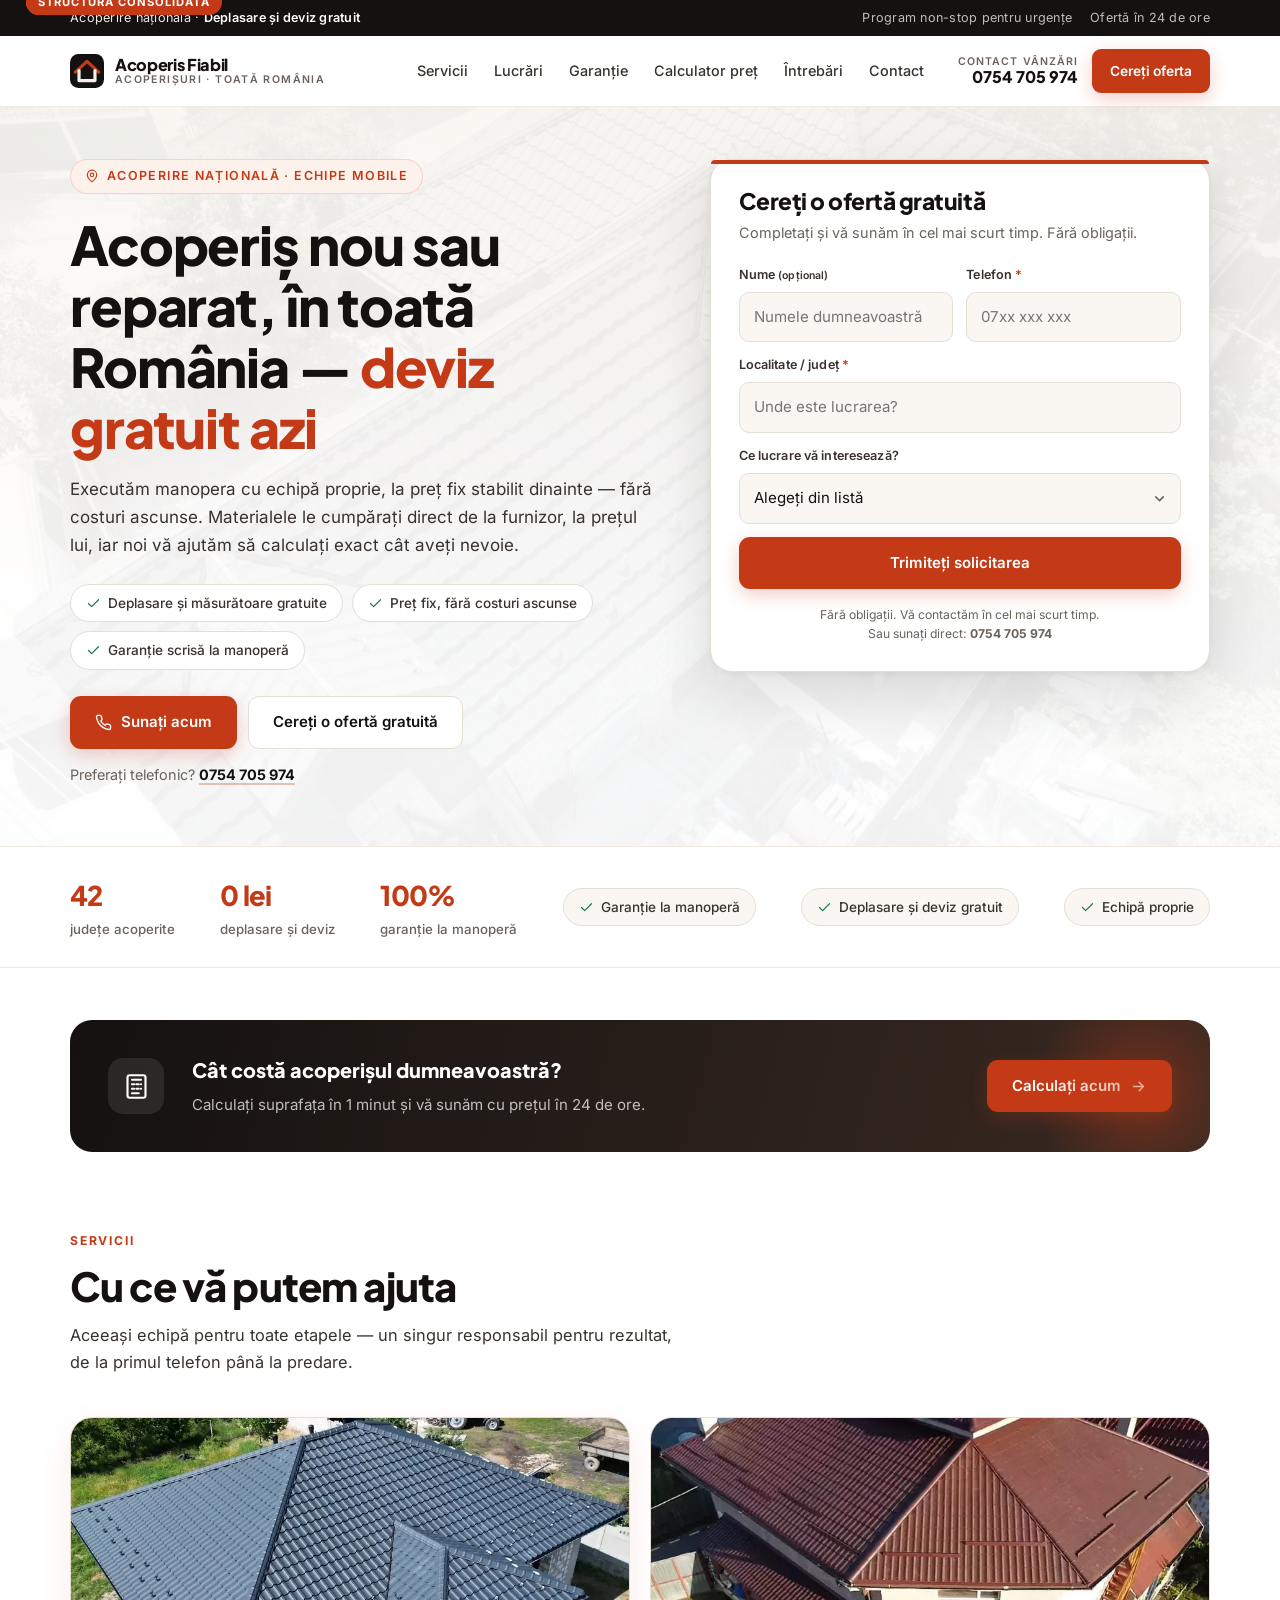
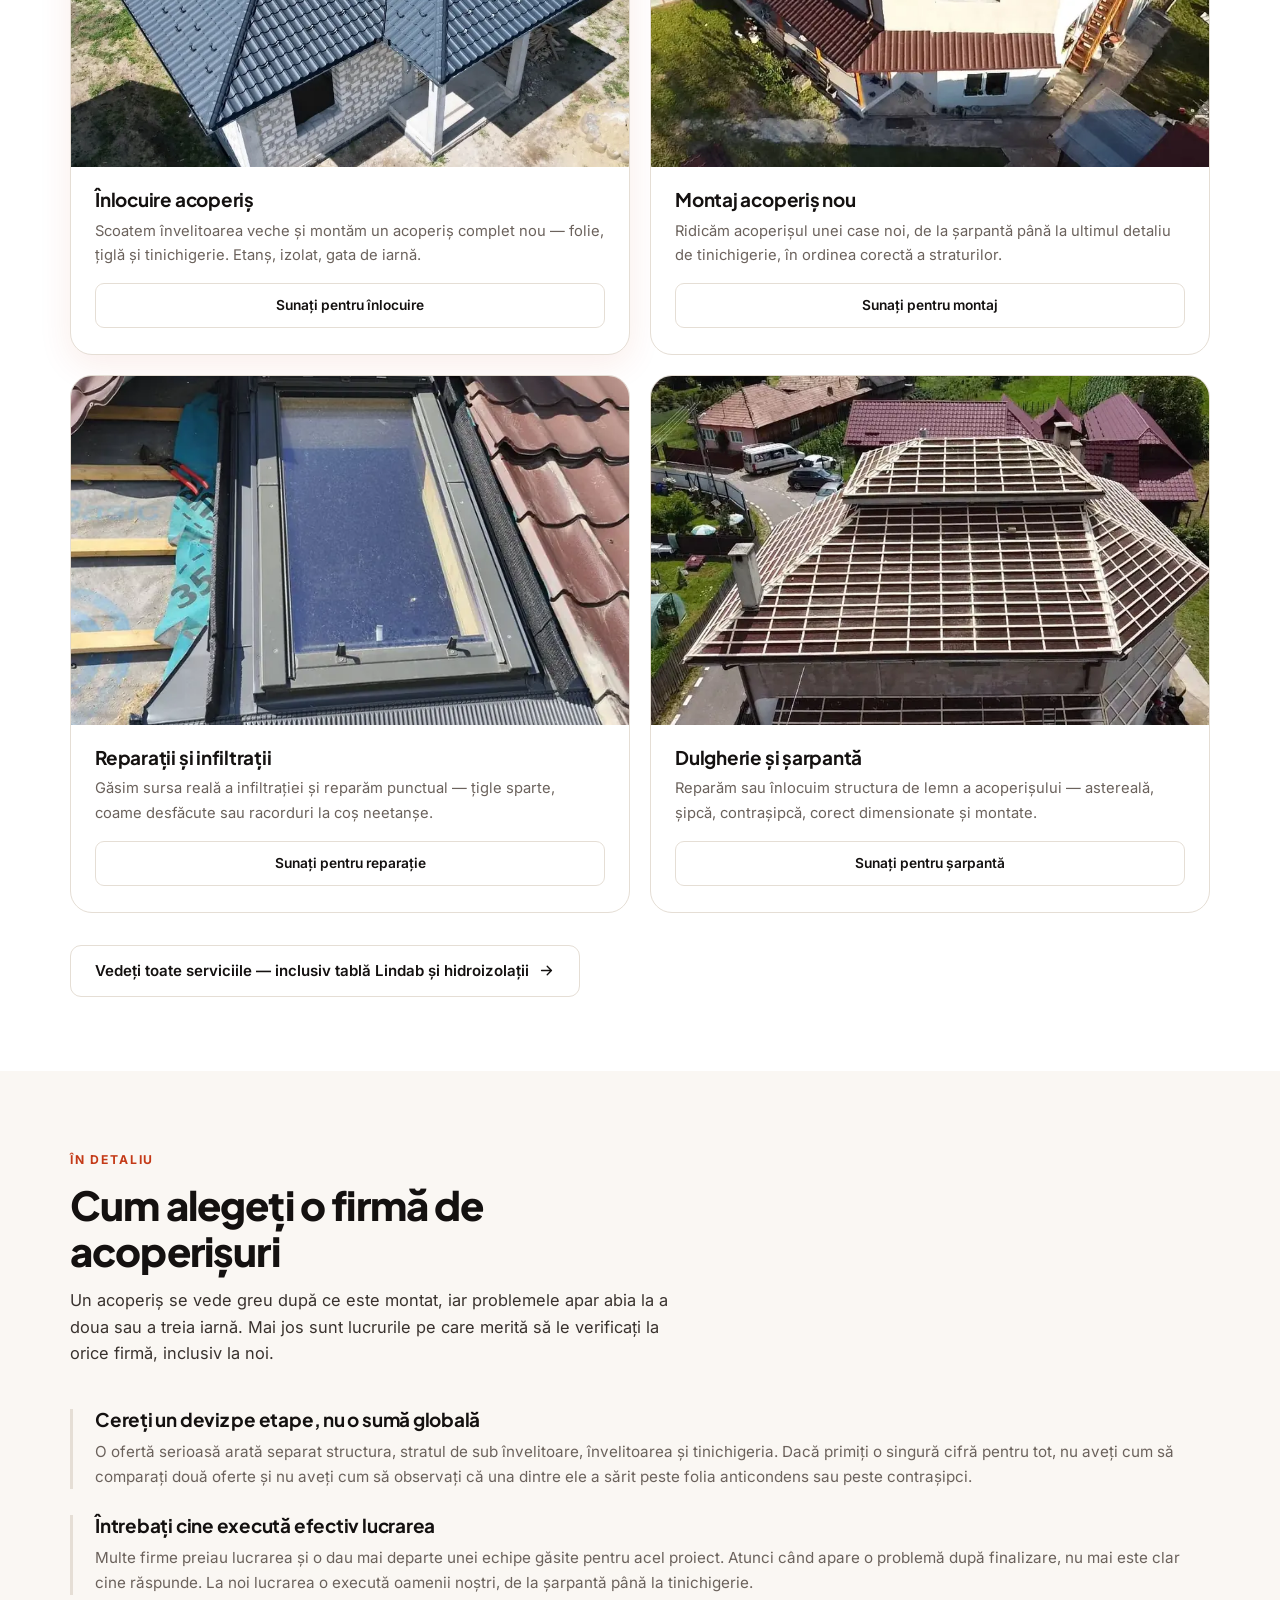
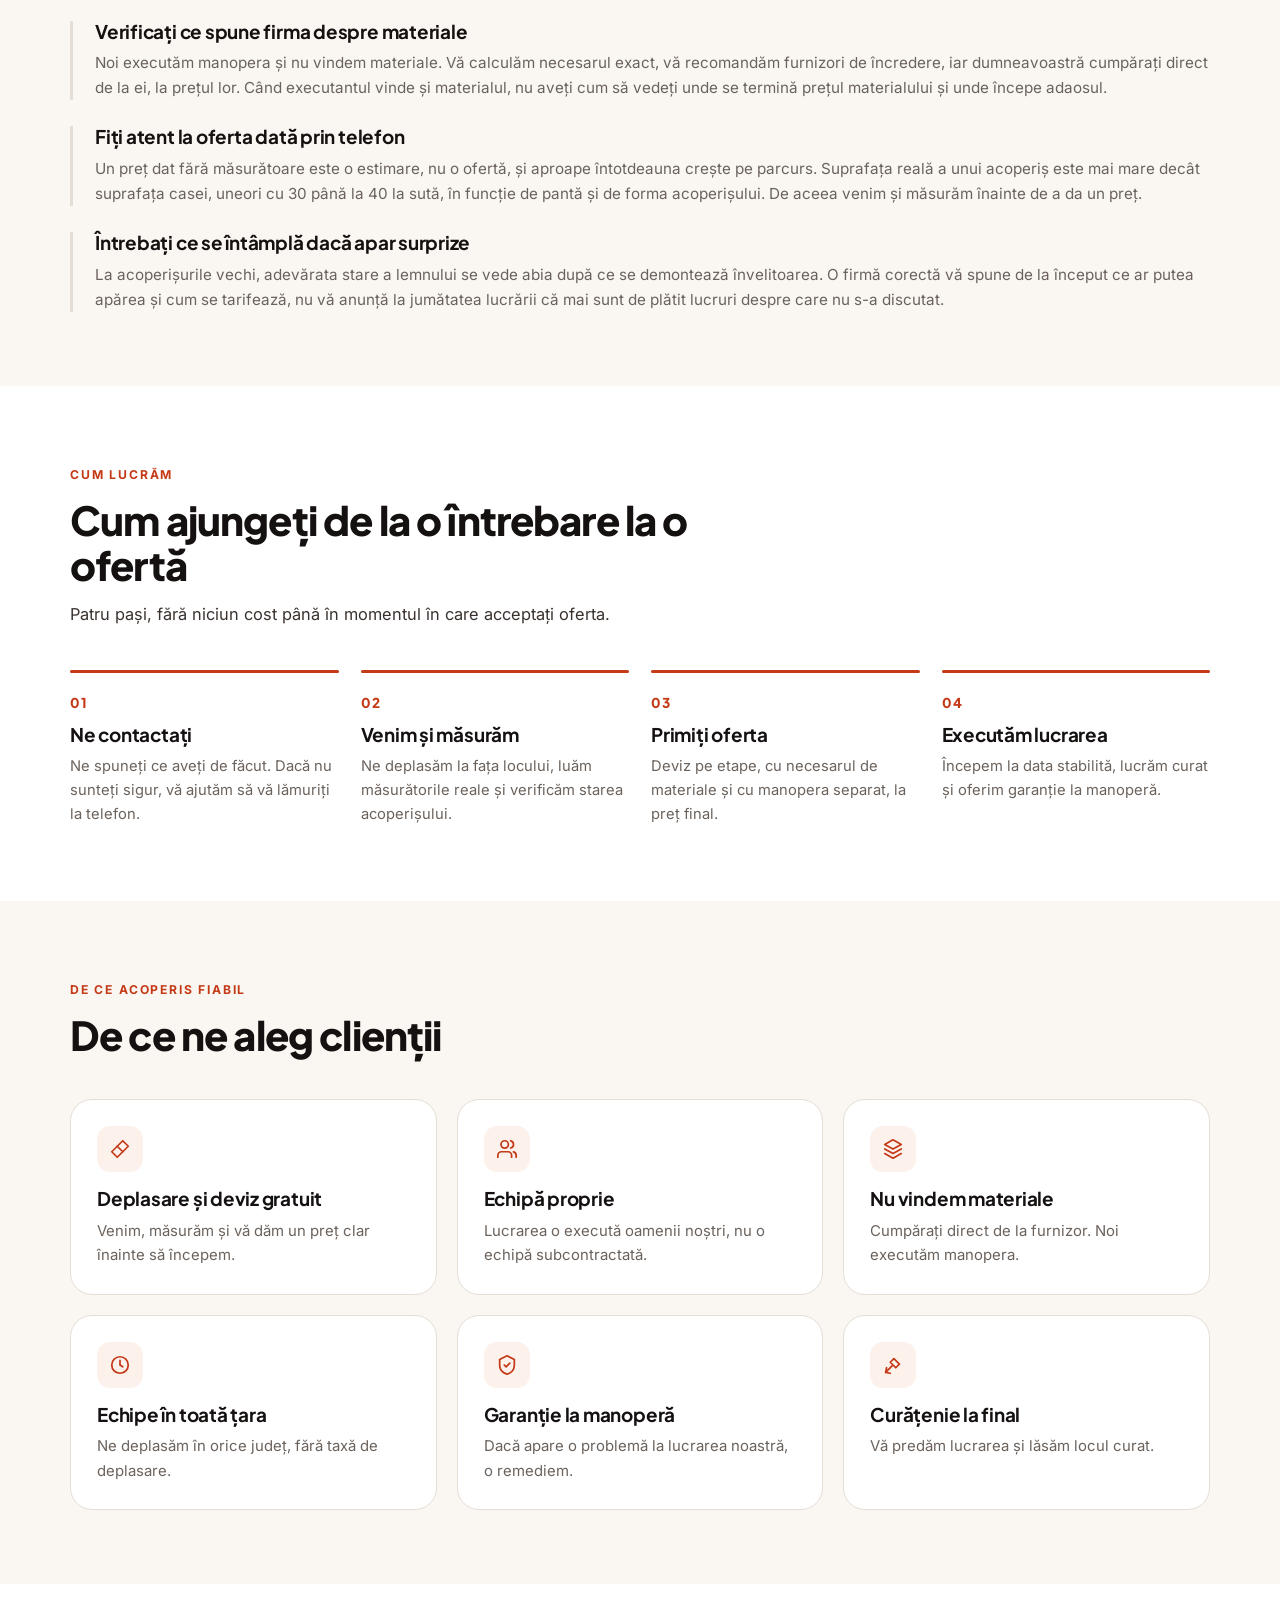
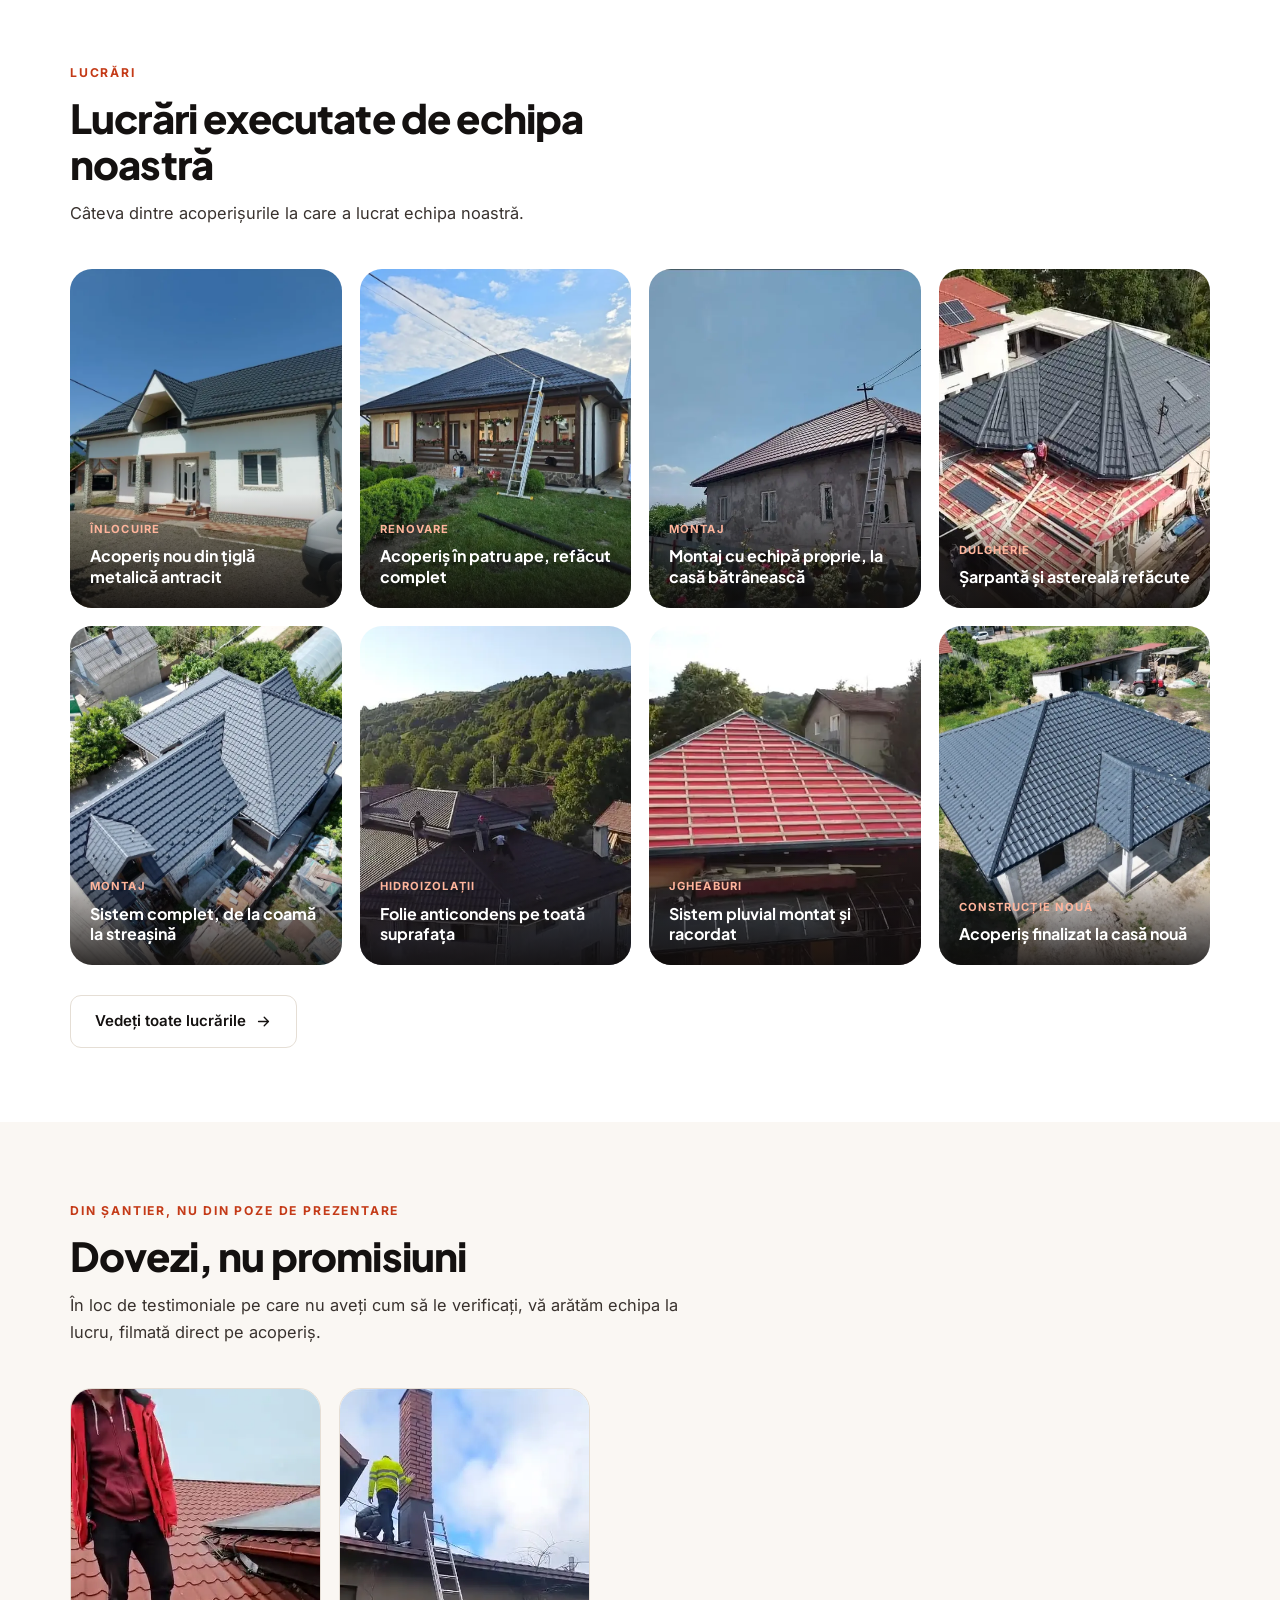
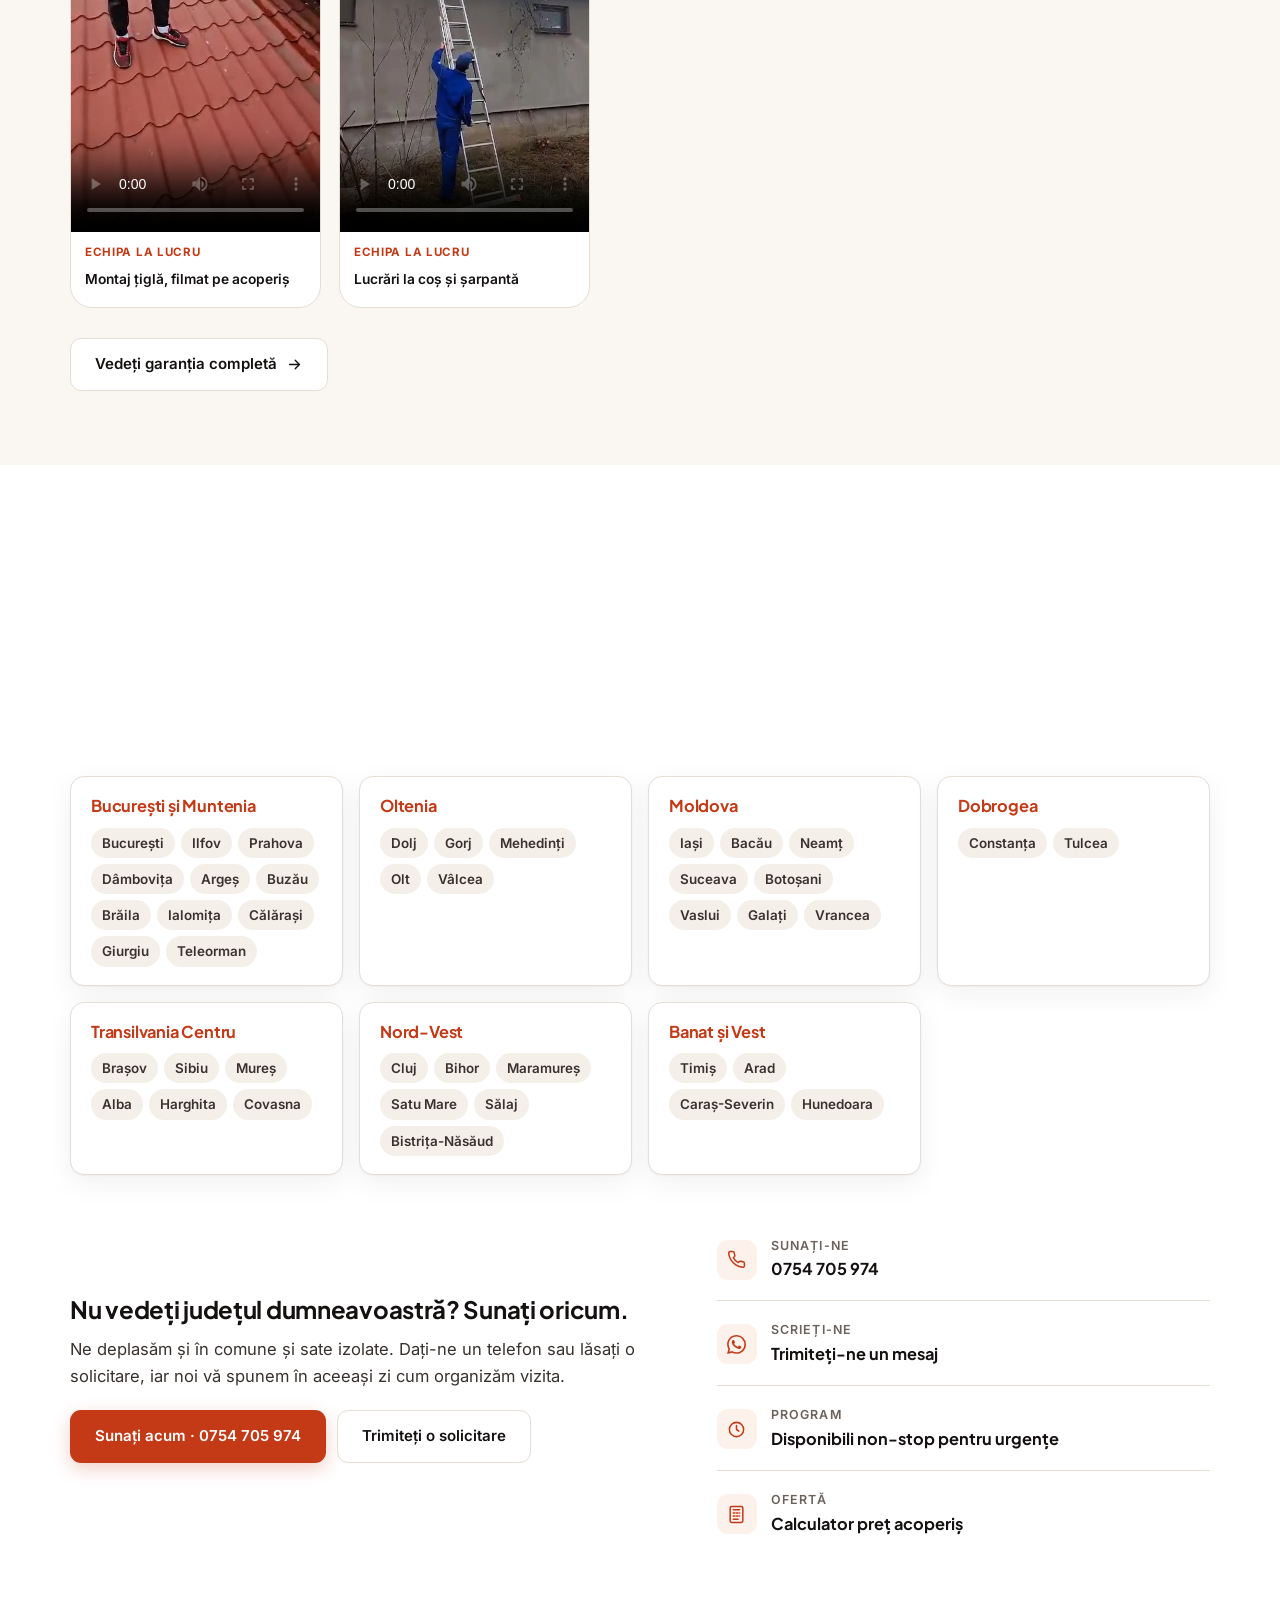
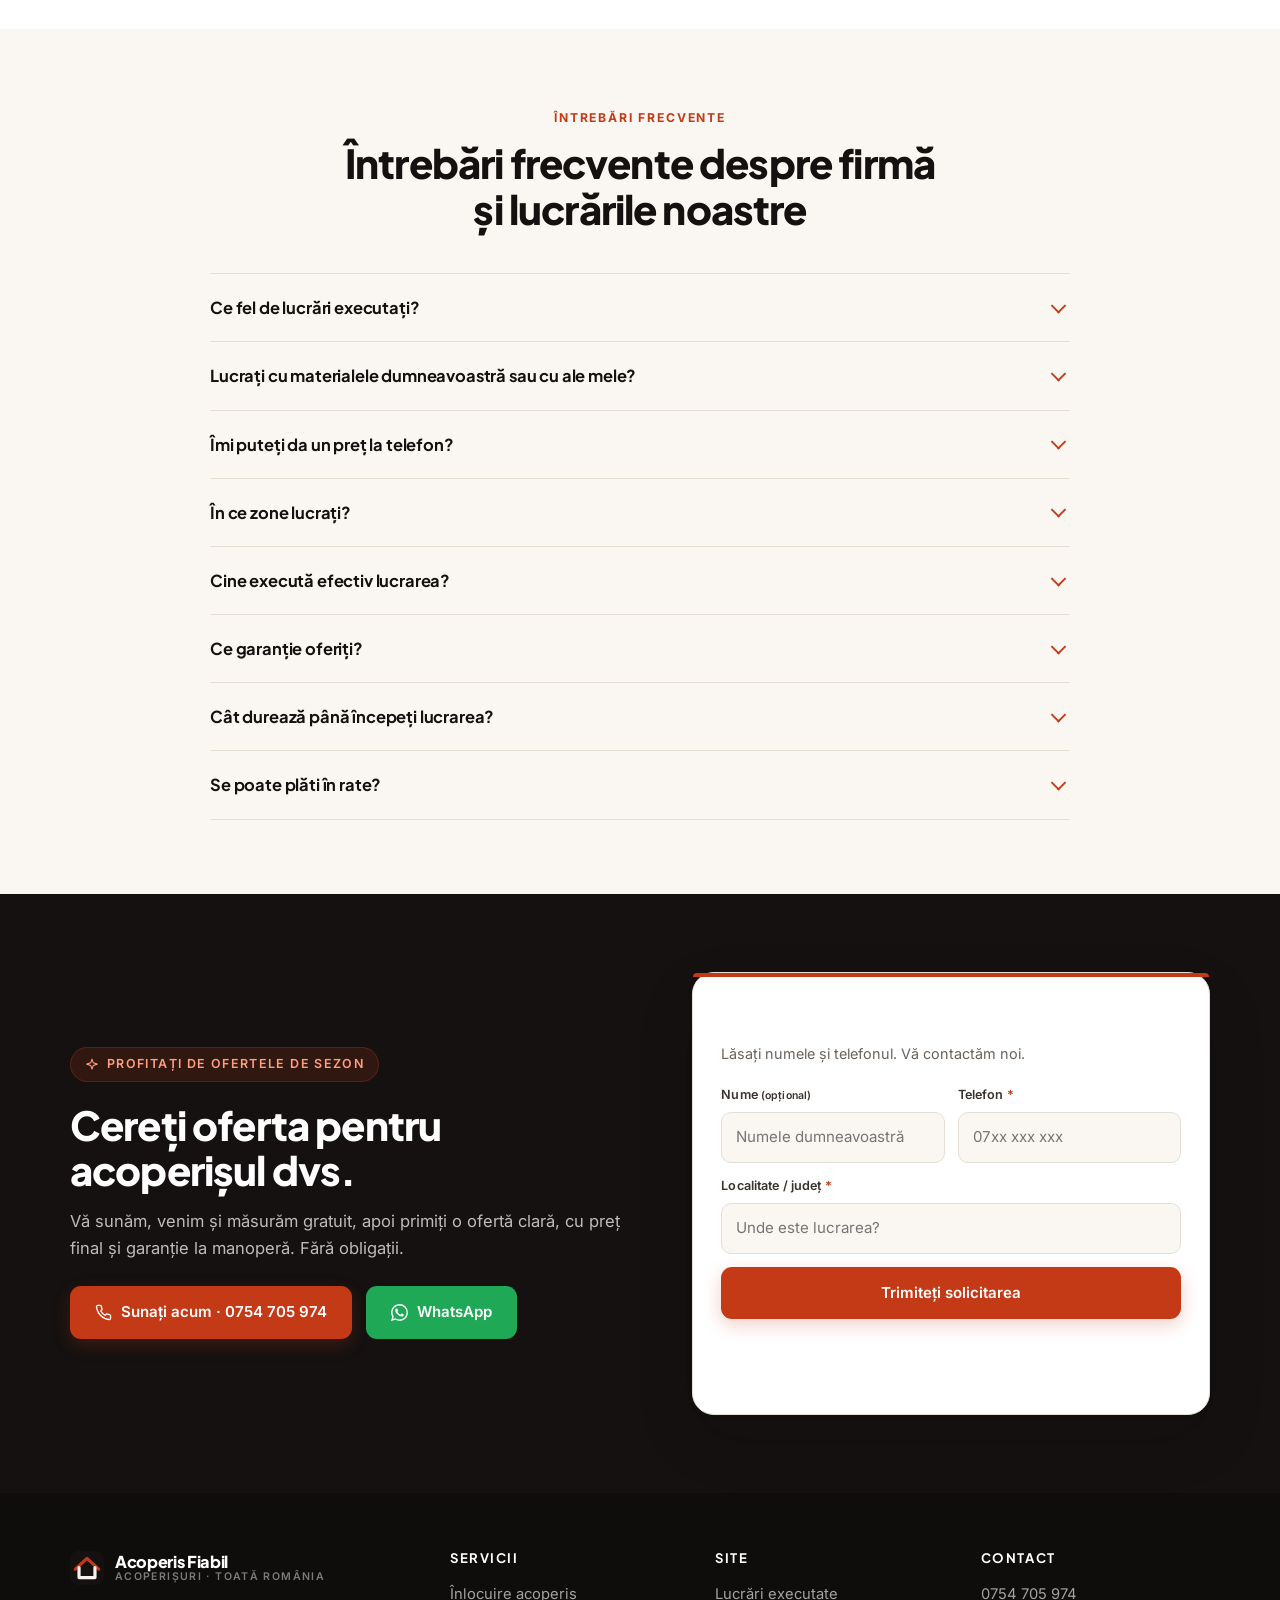
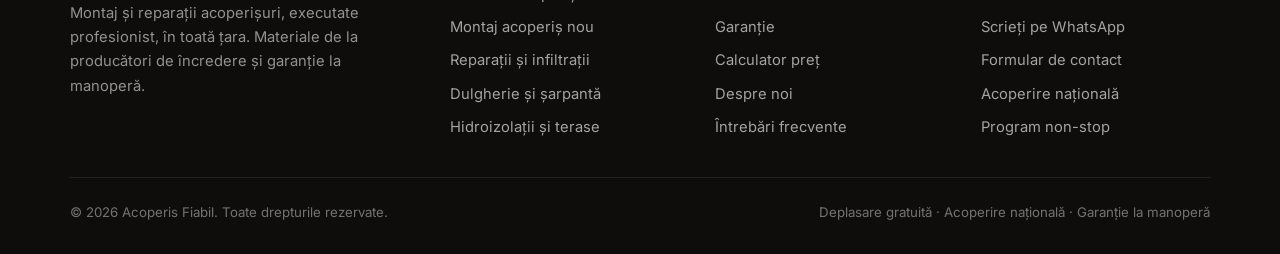
==== commit 4bd66b11: "Suprascriere fisiere" ====
--- a/index.html
+++ b/index.html
@@ -1,732 +1,427 @@
-```html
 <!DOCTYPE html>
-<html lang="ro" class="scroll-smooth">
+<html lang="ro" class="is-loading">
 <head>
-    <meta charset="UTF-8">
-    <meta name="viewport" content="width=device-width, initial-scale=1.0">
-    <title>Servicii Profesionale Acoperișuri & Construcții | Reducere 15%</title>
-    <!-- Tailwind CSS CDN -->
-    <script src="https://cdn.tailwindcss.com"></script>
-    <!-- Lucide Icons -->
-    <script src="https://unpkg.com/lucide@latest"></script>
-    <!-- Font Inter -->
-    <link href="https://fonts.googleapis.com/css2?family=Inter:wght@300;400;500;600;700;800;900&display=swap" rel="stylesheet">
-    <script>
-        tailwind.config = {
-            darkMode: 'class',
-            theme: {
-                extend: {
-                    colors: {
-                        brand: {
-                            orange: '#FF5722',
-                            amber: '#F59E0B',
-                            dark: '#0F172A',
-                            navy: '#1E293B',
-                            card: '#1E293B',
-                            border: '#334155'
-                        }
-                    },
-                    fontFamily: {
-                        sans: ['Inter', 'sans-serif'],
-                    }
-                }
-            }
-        }
-    </script>
-    <style>
-        body {
-            font-family: 'Inter', sans-serif;
-            background-color: #0B0F17;
-            color: #F8FAFC;
-        }
-        .glow-orange {
-            box-shadow: 0 0 25px rgba(255, 87, 34, 0.35);
-        }
-        .glow-amber {
-            box-shadow: 0 0 20px rgba(245, 158, 11, 0.25);
-        }
-        .bg-grid {
-            background-size: 30px 30px;
-            background-image: linear-gradient(to right, rgba(255, 255, 255, 0.03) 1px, transparent 1px),
-                              linear-gradient(to bottom, rgba(255, 255, 255, 0.03) 1px, transparent 1px);
-        }
-    </style>
+<meta charset="UTF-8">
+<meta name="viewport" content="width=device-width, initial-scale=1">
+<title>Acoperis Fiabil — Montaj și reparații acoperișuri în toată România | Deviz gratuit</title>
+<meta name="description" content="Acoperis Fiabil: înlocuire, montaj și reparații acoperișuri în toată România. Echipe mobile în toate județele, deplasare și deviz gratuit, preț final în scris și garanție la manoperă. Sunați acum.">
+<link rel="canonical" href="https://acoperisfiabil.ro/">
+<meta name="robots" content="index, follow, max-image-preview:large">
+<meta name="theme-color" content="#ffffff">
+<meta property="og:type" content="website">
+<meta property="og:locale" content="ro_RO">
+<meta property="og:site_name" content="Acoperis Fiabil">
+<meta property="og:title" content="Acoperis Fiabil — Acoperișuri în toată România | Deviz gratuit">
+<meta property="og:description" content="Acoperis Fiabil: înlocuire, montaj și reparații acoperișuri în toată România. Echipe mobile în toate județele, deplasare și deviz gratuit, preț final în scris și garanție la manoperă. Sunați acum.">
+<meta property="og:url" content="https://acoperisfiabil.ro/">
+<meta property="og:image" content="https://acoperisfiabil.ro/images/hero-1.webp">
+<link rel="icon" href="/favicon.svg" type="image/svg+xml">
+<link rel="manifest" href="/site.webmanifest">
+<link rel="stylesheet" href="/assets/fonts.css">
+<link rel="stylesheet" href="/assets/style.css">
+<script type="application/ld+json">
+{
+ "@context":"https://schema.org",
+ "@type":"RoofingContractor",
+ "@id":"https://acoperisfiabil.ro/#business",
+ "name":"Acoperis Fiabil",
+ "description":"Înlocuire, montaj și reparații acoperișuri, dulgherie, hidroizolații și jgheaburi, la nivel național.",
+ "telephone":"+40754705974",
+ "url":"https://acoperisfiabil.ro/",
+ "image":"https://acoperisfiabil.ro/images/hero-1.webp",
+ "address":{"@type":"PostalAddress","addressCountry":"RO"},
+ "areaServed":[{"@type":"Country","name":"România"}],
+ "serviceArea":[{"@type": "AdministrativeArea", "name": "Municipiul București"}, {"@type": "AdministrativeArea", "name": "Județul Ilfov"}, {"@type": "AdministrativeArea", "name": "Județul Prahova"}, {"@type": "AdministrativeArea", "name": "Județul Dâmbovița"}, {"@type": "AdministrativeArea", "name": "Județul Argeș"}, {"@type": "AdministrativeArea", "name": "Județul Buzău"}, {"@type": "AdministrativeArea", "name": "Județul Brăila"}, {"@type": "AdministrativeArea", "name": "Județul Ialomița"}, {"@type": "AdministrativeArea", "name": "Județul Călărași"}, {"@type": "AdministrativeArea", "name": "Județul Giurgiu"}, {"@type": "AdministrativeArea", "name": "Județul Teleorman"}, {"@type": "AdministrativeArea", "name": "Județul Dolj"}, {"@type": "AdministrativeArea", "name": "Județul Gorj"}, {"@type": "AdministrativeArea", "name": "Județul Mehedinți"}, {"@type": "AdministrativeArea", "name": "Județul Olt"}, {"@type": "AdministrativeArea", "name": "Județul Vâlcea"}, {"@type": "AdministrativeArea", "name": "Județul Iași"}, {"@type": "AdministrativeArea", "name": "Județul Bacău"}, {"@type": "AdministrativeArea", "name": "Județul Neamț"}, {"@type": "AdministrativeArea", "name": "Județul Suceava"}, {"@type": "AdministrativeArea", "name": "Județul Botoșani"}, {"@type": "AdministrativeArea", "name": "Județul Vaslui"}, {"@type": "AdministrativeArea", "name": "Județul Galați"}, {"@type": "AdministrativeArea", "name": "Județul Vrancea"}, {"@type": "AdministrativeArea", "name": "Județul Constanța"}, {"@type": "AdministrativeArea", "name": "Județul Tulcea"}, {"@type": "AdministrativeArea", "name": "Județul Brașov"}, {"@type": "AdministrativeArea", "name": "Județul Sibiu"}, {"@type": "AdministrativeArea", "name": "Județul Mureș"}, {"@type": "AdministrativeArea", "name": "Județul Alba"}, {"@type": "AdministrativeArea", "name": "Județul Harghita"}, {"@type": "AdministrativeArea", "name": "Județul Covasna"}, {"@type": "AdministrativeArea", "name": "Județul Cluj"}, {"@type": "AdministrativeArea", "name": "Județul Bihor"}, {"@type": "AdministrativeArea", "name": "Județul Maramureș"}, {"@type": "AdministrativeArea", "name": "Județul Satu Mare"}, {"@type": "AdministrativeArea", "name": "Județul Sălaj"}, {"@type": "AdministrativeArea", "name": "Județul Bistrița-Năsăud"}, {"@type": "AdministrativeArea", "name": "Județul Timiș"}, {"@type": "AdministrativeArea", "name": "Județul Arad"}, {"@type": "AdministrativeArea", "name": "Județul Caraș-Severin"}, {"@type": "AdministrativeArea", "name": "Județul Hunedoara"}],
+ "priceRange":"$$",
+ "openingHoursSpecification":{"@type":"OpeningHoursSpecification","dayOfWeek":["Monday","Tuesday","Wednesday","Thursday","Friday","Saturday","Sunday"],"opens":"00:00","closes":"23:59"}
+}
+</script><script type="application/ld+json">{"@context":"https://schema.org","@type":"FAQPage","mainEntity":[{"@type":"Question","name":"Ce fel de lucrări executați?","acceptedAnswer":{"@type":"Answer","text":"Tot ce ține de acoperiș: înlocuire, renovare, montaj la case noi, reparații și infiltrații, dulgherie și șarpante, jgheaburi și burlane, hidroizolații și terase. Montăm și panouri sandwich, șindrilă bituminoasă, ferestre de mansardă și luminatoare."}},{"@type":"Question","name":"Lucrați cu materialele dumneavoastră sau cu ale mele?","acceptedAnswer":{"@type":"Answer","text":"Executăm manopera. Vă calculăm necesarul exact de materiale, vă recomandăm furnizori de încredere și cumpărați direct de la ei, la prețul lor. Așa vedeți separat cât plătiți pe materiale și cât pe manoperă, fără adaos ascuns între cele două."}},{"@type":"Question","name":"Îmi puteți da un preț la telefon?","acceptedAnswer":{"@type":"Answer","text":"Vă putem spune la telefon cum stau lucrurile în general și la ce să vă așteptați, dar un preț real vine după măsurătoare. Suprafața reală a unui acoperiș este mai mare decât suprafața casei, uneori cu 30 până la 40 la sută, în funcție de pantă și de formă. Un preț dat fără măsurători aproape întotdeauna crește pe parcurs. Deplasarea și măsurătoarea sunt gratuite."}},{"@type":"Question","name":"În ce zone lucrați?","acceptedAnswer":{"@type":"Answer","text":"Lucrăm la nivel național, cu echipe mobile. Ne spuneți unde este lucrarea și organizăm o vizită pentru evaluare și măsurători gratuite."}},{"@type":"Question","name":"Cine execută efectiv lucrarea?","acceptedAnswer":{"@type":"Answer","text":"Echipa noastră. Nu subcontractăm lucrările către echipe găsite pentru un singur proiect, tocmai ca să existe un singur responsabil pentru toate etapele și cineva la care puteți reveni după finalizare."}},{"@type":"Question","name":"Ce garanție oferiți?","acceptedAnswer":{"@type":"Answer","text":"Oferim garanție la manoperă pentru toate lucrările executate de echipa noastră. Garanția materialelor vine de la producătorul pe care îl alegeți, iar un montaj corect este chiar condiția ca acea garanție să rămână valabilă."}},{"@type":"Question","name":"Cât durează până începeți lucrarea?","acceptedAnswer":{"@type":"Answer","text":"După ce acceptați oferta stabilim împreună data de start și ne încadrăm în termenul convenit. Pentru urgențe, cum ar fi o infiltrație activă, ne organizăm cât mai repede posibil."}},{"@type":"Question","name":"Se poate plăti în rate?","acceptedAnswer":{"@type":"Answer","text":"Da, pentru lucrările mai mari putem discuta eșalonarea plății pe etapele lucrării. Ne spuneți la telefon ce variantă v-ar conveni și vedem ce se poate face."}}]}</script>
 </head>
-<body class="antialiased bg-[#0B0F17] text-slate-100 min-h-screen flex flex-col selection:bg-orange-500 selection:text-white">
-
-    <!-- Announcement Bar -->
-    <div class="bg-gradient-to-r from-orange-600 via-amber-600 to-orange-600 text-white text-xs sm:text-sm font-semibold py-2.5 px-4 text-center sticky top-0 z-50 shadow-md">
-        <div class="max-w-7xl mx-auto flex items-center justify-center gap-2 flex-wrap">
-            <span class="inline-flex items-center gap-1.5 bg-black/20 backdrop-blur-sm px-2.5 py-0.5 rounded-full text-amber-200 animate-pulse">
-                <i data-lucide="zap" class="w-4 h-4 text-amber-300"></i>
-                Ofertă Limitată
-            </span>
-            <span>🔥 15% reducere pentru următorii 5 clienți! Nu rata reducerea - contactează-ne acum!</span>
-            <a href="tel:+40754705974" class="underline hover:text-amber-200 transition ml-1 font-bold">Apelează Acum &rarr;</a>
-        </div>
-    </div>
-
-    <!-- Navigation Header -->
-    <header class="bg-slate-900/80 backdrop-blur-md border-b border-slate-800 sticky top-[37px] z-40 transition-all">
-        <div class="max-w-7xl mx-auto px-4 sm:px-6 lg:px-8 h-20 flex items-center justify-between">
-            <!-- Logo -->
-            <a href="#" class="flex items-center gap-3 group">
-                <div class="w-10 h-10 rounded-xl bg-gradient-to-tr from-orange-600 to-amber-500 flex items-center justify-center text-white shadow-lg group-hover:scale-105 transition-transform">
-                    <i data-lucide="home" class="w-6 h-6"></i>
-                </div>
-                <div>
-                    <span class="text-xl font-extrabold tracking-tight bg-gradient-to-r from-white via-slate-200 to-slate-400 bg-clip-text text-transparent block">EXPERT ACOPERIȘURI</span>
-                    <span class="text-[10px] text-orange-400 tracking-wider uppercase font-semibold">Construcții & Hidroizolații</span>
-                </div>
-            </a>
-
-            <!-- Desktop Nav Links -->
-            <nav class="hidden md:flex items-center gap-8 text-sm font-medium text-slate-300">
-                <a href="#servicii" class="hover:text-orange-400 transition-colors">Servicii</a>
-                <a href="#despre" class="hover:text-orange-400 transition-colors">De Ce Noi</a>
-                <a href="#galerie" class="hover:text-orange-400 transition-colors">Galerie Proiecte</a>
-                <a href="#estimator" class="hover:text-orange-400 transition-colors">Calculează Preț</a>
-                <a href="#contact" class="hover:text-orange-400 transition-colors">Contact</a>
-            </nav>
-
-            <!-- Quick Action Phone Button -->
-            <div class="hidden sm:flex items-center gap-3">
-                <a href="tel:+40754705974" class="flex items-center gap-2 bg-slate-800 hover:bg-slate-700 border border-slate-700 text-slate-100 px-4 py-2 rounded-xl font-semibold text-sm transition-all">
-                    <i data-lucide="phone-call" class="w-4 h-4 text-orange-500"></i>
-                    <span>+40 754 705 974</span>
-                </a>
-                <a href="https://wa.me/40754705974" target="_blank" class="flex items-center gap-2 bg-emerald-600 hover:bg-emerald-500 text-white px-4 py-2 rounded-xl font-semibold text-sm transition-all shadow-md">
-                    <i data-lucide="message-square" class="w-4 h-4"></i>
-                    <span>WhatsApp</span>
-                </a>
-            </div>
-
-            <!-- Mobile Menu Toggle Button -->
-            <button id="mobileMenuBtn" class="md:hidden p-2 rounded-lg text-slate-300 hover:bg-slate-800">
-                <i data-lucide="menu" class="w-6 h-6"></i>
-            </button>
-        </div>
-
-        <!-- Mobile Navigation Drawer -->
-        <div id="mobileMenu" class="hidden md:hidden bg-slate-900 border-b border-slate-800 px-4 pt-2 pb-6 space-y-3">
-            <a href="#servicii" class="block py-2 text-slate-300 hover:text-orange-400 font-medium">Servicii</a>
-            <a href="#despre" class="block py-2 text-slate-300 hover:text-orange-400 font-medium">De Ce Noi</a>
-            <a href="#galerie" class="block py-2 text-slate-300 hover:text-orange-400 font-medium">Galerie Proiecte</a>
-            <a href="#estimator" class="block py-2 text-slate-300 hover:text-orange-400 font-medium">Calculează Preț</a>
-            <a href="#contact" class="block py-2 text-slate-300 hover:text-orange-400 font-medium">Contact</a>
-            <div class="pt-4 border-t border-slate-800 flex flex-col gap-2">
-                <a href="tel:+40754705974" class="flex items-center justify-center gap-2 bg-orange-600 text-white py-3 rounded-xl font-bold">
-                    <i data-lucide="phone" class="w-5 h-5"></i>
-                    Apelează: +40 754 705 974
-                </a>
-                <a href="https://wa.me/40754705974" target="_blank" class="flex items-center justify-center gap-2 bg-emerald-600 text-white py-3 rounded-xl font-bold">
-                    <i data-lucide="message-square" class="w-5 h-5"></i>
-                    Trimite mesaj WhatsApp
-                </a>
-            </div>
-        </div>
-    </header>
-
-    <!-- Hero Section -->
-    <section class="relative pt-12 pb-20 md:pt-20 md:pb-32 overflow-hidden bg-grid">
-        <div class="absolute inset-0 bg-gradient-to-b from-slate-950/60 via-[#0B0F17]/90 to-[#0B0F17]"></div>
-        
-        <!-- Glow Orbs -->
-        <div class="absolute top-1/4 left-1/2 -translate-x-1/2 -translate-y-1/2 w-[500px] h-[500px] bg-orange-600/15 rounded-full blur-[120px] pointer-events-none"></div>
-
-        <div class="relative max-w-7xl mx-auto px-4 sm:px-6 lg:px-8">
-            <div class="max-w-3xl mx-auto text-center space-y-6">
-                
-                <!-- Status Badge -->
-                <div class="inline-flex items-center gap-2 bg-slate-800/80 border border-slate-700/80 px-4 py-2 rounded-full text-xs sm:text-sm text-slate-300 backdrop-blur-md">
-                    <span class="w-2.5 h-2.5 rounded-full bg-emerald-500 animate-ping"></span>
-                    <span class="font-semibold text-emerald-400">Disponibili 24/7 pentru Urgențe</span>
-                    <span class="text-slate-500">|</span>
-                    <span class="text-slate-300">Răspundem rapid la telefon!</span>
-                </div>
-
-                <!-- Main Heading -->
-                <h1 class="text-4xl sm:text-5xl lg:text-6xl font-black tracking-tight leading-[1.15] text-white">
-                    Montaj & Reparații Acoperișuri de <span class="bg-gradient-to-r from-orange-500 via-amber-400 to-orange-400 bg-clip-text text-transparent">Înaltă Calitate</span>
-                </h1>
-
-                <!-- Subtitle -->
-                <p class="text-lg sm:text-xl text-slate-300 font-normal leading-relaxed">
-                    Executăm orice tip de acoperiș din țiglă ceramică sau metalică. Reparăm și renovăm acoperișuri indiferent de dificultate.
-                </p>
-
-                <!-- Value Props -->
-                <div class="grid grid-cols-1 sm:grid-cols-3 gap-3 pt-2 text-left">
-                    <div class="flex items-center gap-3 bg-slate-900/60 border border-slate-800 p-3 rounded-xl">
-                        <i data-lucide="check-circle-2" class="w-5 h-5 text-orange-500 flex-shrink-0"></i>
-                        <span class="text-xs font-semibold text-slate-200">Țiglă Ceramică & Metalică</span>
-                    </div>
-                    <div class="flex items-center gap-3 bg-slate-900/60 border border-slate-800 p-3 rounded-xl">
-                        <i data-lucide="shield-check" class="w-5 h-5 text-orange-500 flex-shrink-0"></i>
-                        <span class="text-xs font-semibold text-slate-200">Garanție Lucrare</span>
-                    </div>
-                    <div class="flex items-center gap-3 bg-slate-900/60 border border-slate-800 p-3 rounded-xl">
-                        <i data-lucide="clock" class="w-5 h-5 text-orange-500 flex-shrink-0"></i>
-                        <span class="text-xs font-semibold text-slate-200">Intervenții Rapid 24/7</span>
-                    </div>
-                </div>
-
-                <!-- Primary CTAs -->
-                <div class="pt-6 flex flex-col sm:flex-row items-center justify-center gap-4">
-                    <a href="tel:+40754705974" class="w-full sm:w-auto inline-flex items-center justify-center gap-3 bg-gradient-to-r from-orange-600 to-amber-600 hover:from-orange-500 hover:to-amber-500 text-white font-bold text-lg px-8 py-4 rounded-xl shadow-lg glow-orange transition-all transform hover:-translate-y-0.5">
-                        <i data-lucide="phone" class="w-6 h-6"></i>
-                        <span>Sună Acum pentru Ofertă</span>
-                    </a>
-                    
-                    <a href="https://wa.me/40754705974" target="_blank" class="w-full sm:w-auto inline-flex items-center justify-center gap-3 bg-emerald-600 hover:bg-emerald-500 text-white font-bold text-lg px-8 py-4 rounded-xl shadow-lg transition-all transform hover:-translate-y-0.5">
-                        <i data-lucide="message-square" class="w-6 h-6"></i>
-                        <span>Mesaj pe WhatsApp</span>
-                    </a>
-                </div>
-
-                <p class="text-xs text-slate-400 pt-2">
-                    💬 Contactează-ne prin mesaj, telefon sau WhatsApp pentru o ofertă gratuită de preț!
-                </p>
-
-            </div>
-        </div>
-    </section>
-
-    <!-- Offer Spotlight Banner -->
-    <section class="max-w-7xl mx-auto px-4 sm:px-6 lg:px-8 -mt-6 relative z-10">
-        <div class="bg-gradient-to-r from-slate-900 via-slate-800 to-slate-900 border border-amber-500/40 rounded-2xl p-6 sm:p-8 shadow-2xl relative overflow-hidden">
-            <div class="absolute -right-10 -bottom-10 w-40 h-40 bg-amber-500/10 rounded-full blur-2xl"></div>
-            <div class="flex flex-col md:flex-row items-center justify-between gap-6">
-                <div class="space-y-2 text-center md:text-left">
-                    <div class="inline-block bg-amber-500/20 text-amber-300 border border-amber-500/30 text-xs px-3 py-1 rounded-full font-bold uppercase tracking-wider">
-                        Promotie Activă
-                    </div>
-                    <h3 class="text-2xl sm:text-3xl font-black text-white">15% REDUCERE pentru următorii 5 clienți</h3>
-                    <p class="text-slate-300 text-sm sm:text-base">
-                        Apelează acum la <strong>+40 754 705 974</strong> și rezervă-ți reducerea pentru orice lucrare de acoperiș sau construcție!
-                    </p>
-                </div>
-                <div class="flex-shrink-0">
-                    <a href="tel:+40754705974" class="inline-flex items-center gap-2 bg-amber-500 hover:bg-amber-400 text-slate-950 font-black px-6 py-3.5 rounded-xl transition shadow-lg text-base">
-                        <i data-lucide="sparkles" class="w-5 h-5"></i>
-                        Revendică Reducerea
-                    </a>
-                </div>
-            </div>
-        </div>
-    </section>
-
-    <!-- Services Grid Section -->
-    <section id="servicii" class="py-20 bg-slate-950">
-        <div class="max-w-7xl mx-auto px-4 sm:px-6 lg:px-8">
-            <div class="text-center max-w-3xl mx-auto mb-16 space-y-4">
-                <h2 class="text-xs font-bold text-orange-400 tracking-widest uppercase">Gama Noastră Completă de Servicii</h2>
-                <p class="text-3xl sm:text-4xl font-extrabold text-white">Ce Servicii Executăm la Cheie</p>
-                <p class="text-slate-400">Oferim soluții profesionale complete pentru casa ta, realizate cu meșteri experimentați și materiale premium.</p>
-            </div>
-
-            <div class="grid grid-cols-1 md:grid-cols-2 lg:grid-cols-3 gap-6">
-                
-                <!-- Service Card 1 -->
-                <div class="bg-slate-900/90 border border-slate-800 rounded-2xl p-6 hover:border-orange-500/50 transition-all hover:shadow-xl hover:shadow-orange-500/5 group">
-                    <div class="w-12 h-12 bg-orange-500/10 text-orange-400 rounded-xl flex items-center justify-center mb-5 group-hover:bg-orange-500 group-hover:text-white transition-all">
-                        <i data-lucide="home" class="w-6 h-6"></i>
-                    </div>
-                    <h3 class="text-xl font-bold text-white mb-2">1. Montaj Acoperișuri</h3>
-                    <p class="text-slate-400 text-sm leading-relaxed mb-4">
-                        Montăm acoperișuri noi din țiglă metalică sau ceramică, șindrilă bituminoasă și tablă cutată, respectând toate normele tehnice.
-                    </p>
-                    <a href="tel:+40754705974" class="inline-flex items-center gap-1.5 text-xs font-bold text-orange-400 group-hover:text-orange-300">Cere Ofertă <i data-lucide="arrow-right" class="w-4 h-4"></i></a>
-                </div>
-
-                <!-- Service Card 2 -->
-                <div class="bg-slate-900/90 border border-slate-800 rounded-2xl p-6 hover:border-orange-500/50 transition-all hover:shadow-xl hover:shadow-orange-500/5 group">
-                    <div class="w-12 h-12 bg-orange-500/10 text-orange-400 rounded-xl flex items-center justify-center mb-5 group-hover:bg-orange-500 group-hover:text-white transition-all">
-                        <i data-lucide="wrench" class="w-6 h-6"></i>
-                    </div>
-                    <h3 class="text-xl font-bold text-white mb-2">2. Reparații Acoperiș</h3>
-                    <p class="text-slate-400 text-sm leading-relaxed mb-4">
-                        Remedierea infiltrațiilor, schimbarea țiglelor sparte, etanșări coame și cosuri de fum. Intervenții rapide pentru orice defecțiune.
-                    </p>
-                    <a href="tel:+40754705974" class="inline-flex items-center gap-1.5 text-xs font-bold text-orange-400 group-hover:text-orange-300">Cere Ofertă <i data-lucide="arrow-right" class="w-4 h-4"></i></a>
-                </div>
-
-                <!-- Service Card 3 -->
-                <div class="bg-slate-900/90 border border-slate-800 rounded-2xl p-6 hover:border-orange-500/50 transition-all hover:shadow-xl hover:shadow-orange-500/5 group">
-                    <div class="w-12 h-12 bg-orange-500/10 text-orange-400 rounded-xl flex items-center justify-center mb-5 group-hover:bg-orange-500 group-hover:text-white transition-all">
-                        <i data-lucide="hammer" class="w-6 h-6"></i>
-                    </div>
-                    <h3 class="text-xl font-bold text-white mb-2">3. Dulgherie</h3>
-                    <p class="text-slate-400 text-sm leading-relaxed mb-4">
-                        Execuție structuri din lemn, șarpante, leatuit, asterială și consolidare structuri vechi cu tratamente antifungice și ignifuge.
-                    </p>
-                    <a href="tel:+40754705974" class="inline-flex items-center gap-1.5 text-xs font-bold text-orange-400 group-hover:text-orange-300">Cere Ofertă <i data-lucide="arrow-right" class="w-4 h-4"></i></a>
-                </div>
-
-                <!-- Service Card 4 -->
-                <div class="bg-slate-900/90 border border-slate-800 rounded-2xl p-6 hover:border-orange-500/50 transition-all hover:shadow-xl hover:shadow-orange-500/5 group">
-                    <div class="w-12 h-12 bg-orange-500/10 text-orange-400 rounded-xl flex items-center justify-center mb-5 group-hover:bg-orange-500 group-hover:text-white transition-all">
-                        <i data-lucide="layers" class="w-6 h-6"></i>
-                    </div>
-                    <h3 class="text-xl font-bold text-white mb-2">4. Mansardări</h3>
-                    <p class="text-slate-400 text-sm leading-relaxed mb-4">
-                        Transformăm podul neutilizat într-un spațiu locuibil, modern și confortabil. Reconfigurare structură și placări uscate.
-                    </p>
-                    <a href="tel:+40754705974" class="inline-flex items-center gap-1.5 text-xs font-bold text-orange-400 group-hover:text-orange-300">Cere Ofertă <i data-lucide="arrow-right" class="w-4 h-4"></i></a>
-                </div>
-
-                <!-- Service Card 5 -->
-                <div class="bg-slate-900/90 border border-slate-800 rounded-2xl p-6 hover:border-orange-500/50 transition-all hover:shadow-xl hover:shadow-orange-500/5 group">
-                    <div class="w-12 h-12 bg-orange-500/10 text-orange-400 rounded-xl flex items-center justify-center mb-5 group-hover:bg-orange-500 group-hover:text-white transition-all">
-                        <i data-lucide="droplet" class="w-6 h-6"></i>
-                    </div>
-                    <h3 class="text-xl font-bold text-white mb-2">5. Hidroizolații</h3>
-                    <p class="text-slate-400 text-sm leading-relaxed mb-4">
-                        Hidroizolații cu membrană bituminoasă sau lichidă pentru terase, fundații și acoperișuri plate, prevenind orice infiltratie.
-                    </p>
-                    <a href="tel:+40754705974" class="inline-flex items-center gap-1.5 text-xs font-bold text-orange-400 group-hover:text-orange-300">Cere Ofertă <i data-lucide="arrow-right" class="w-4 h-4"></i></a>
-                </div>
-
-                <!-- Service Card 6 -->
-                <div class="bg-slate-900/90 border border-slate-800 rounded-2xl p-6 hover:border-orange-500/50 transition-all hover:shadow-xl hover:shadow-orange-500/5 group">
-                    <div class="w-12 h-12 bg-orange-500/10 text-orange-400 rounded-xl flex items-center justify-center mb-5 group-hover:bg-orange-500 group-hover:text-white transition-all">
-                        <i data-lucide="git-commit" class="w-6 h-6"></i>
-                    </div>
-                    <h3 class="text-xl font-bold text-white mb-2">6. Jgheaburi și Burlane</h3>
-                    <p class="text-slate-400 text-sm leading-relaxed mb-4">
-                        Montaj și curățare sisteme pluviale (jgheaburi, burlane, opritoare de zăpadă) pentru evacuarea eficientă a apei pluviale.
-                    </p>
-                    <a href="tel:+40754705974" class="inline-flex items-center gap-1.5 text-xs font-bold text-orange-400 group-hover:text-orange-300">Cere Ofertă <i data-lucide="arrow-right" class="w-4 h-4"></i></a>
-                </div>
-
-                <!-- Service Card 7 -->
-                <div class="bg-slate-900/90 border border-slate-800 rounded-2xl p-6 hover:border-orange-500/50 transition-all hover:shadow-xl hover:shadow-orange-500/5 group">
-                    <div class="w-12 h-12 bg-orange-500/10 text-orange-400 rounded-xl flex items-center justify-center mb-5 group-hover:bg-orange-500 group-hover:text-white transition-all">
-                        <i data-lucide="paint-roller" class="w-6 h-6"></i>
-                    </div>
-                    <h3 class="text-xl font-bold text-white mb-2">7. Vopsire Acoperiș</h3>
-                    <p class="text-slate-400 text-sm leading-relaxed mb-4">
-                        Curățare cu presiune înaltă, tratament anticoroziv și vopsire acoperișuri din tablă sau țiglă pentru un aspect ca nou.
-                    </p>
-                    <a href="tel:+40754705974" class="inline-flex items-center gap-1.5 text-xs font-bold text-orange-400 group-hover:text-orange-300">Cere Ofertă <i data-lucide="arrow-right" class="w-4 h-4"></i></a>
-                </div>
-
-                <!-- Service Card 8 -->
-                <div class="bg-slate-900/90 border border-slate-800 rounded-2xl p-6 hover:border-orange-500/50 transition-all hover:shadow-xl hover:shadow-orange-500/5 group">
-                    <div class="w-12 h-12 bg-orange-500/10 text-orange-400 rounded-xl flex items-center justify-center mb-5 group-hover:bg-orange-500 group-hover:text-white transition-all">
-                        <i data-lucide="layout" class="w-6 h-6"></i>
-                    </div>
-                    <h3 class="text-xl font-bold text-white mb-2">8. Amenajări Interioare & Exterioare</h3>
-                    <p class="text-slate-400 text-sm leading-relaxed mb-4">
-                        Finisaje complete, gresie, faianță, gips-carton, tencuieli decorative, pavaje și amenajare spații exterioare.
-                    </p>
-                    <a href="tel:+40754705974" class="inline-flex items-center gap-1.5 text-xs font-bold text-orange-400 group-hover:text-orange-300">Cere Ofertă <i data-lucide="arrow-right" class="w-4 h-4"></i></a>
-                </div>
-
-                <!-- Service Card 9 -->
-                <div class="bg-slate-900/90 border border-slate-800 rounded-2xl p-6 hover:border-orange-500/50 transition-all hover:shadow-xl hover:shadow-orange-500/5 group">
-                    <div class="w-12 h-12 bg-orange-500/10 text-orange-400 rounded-xl flex items-center justify-center mb-5 group-hover:bg-orange-500 group-hover:text-white transition-all">
-                        <i data-lucide="shield" class="w-6 h-6"></i>
-                    </div>
-                    <h3 class="text-xl font-bold text-white mb-2">9. Izolații cu Vată Bazaltică/Minerală</h3>
-                    <p class="text-slate-400 text-sm leading-relaxed mb-4">
-                        Izolare termică și fonică superioară pentru poduri și acoperișuri, reducând substanțial costurile cu încălzirea.
-                    </p>
-                    <a href="tel:+40754705974" class="inline-flex items-center gap-1.5 text-xs font-bold text-orange-400 group-hover:text-orange-300">Cere Ofertă <i data-lucide="arrow-right" class="w-4 h-4"></i></a>
-                </div>
-
-                <!-- Service Card 10 -->
-                <div class="bg-slate-900/90 border border-slate-800 rounded-2xl p-6 hover:border-orange-500/50 transition-all hover:shadow-xl hover:shadow-orange-500/5 group">
-                    <div class="w-12 h-12 bg-orange-500/10 text-orange-400 rounded-xl flex items-center justify-center mb-5 group-hover:bg-orange-500 group-hover:text-white transition-all">
-                        <i data-lucide="grid" class="w-6 h-6"></i>
-                    </div>
-                    <h3 class="text-xl font-bold text-white mb-2">10. Garduri</h3>
-                    <p class="text-slate-400 text-sm leading-relaxed mb-4">
-                        Construcție garduri din jaluzea, șipcă metalică, panouri bordurate, meșteșugite din piatră sau lemn cu soclu rezistent.
-                    </p>
-                    <a href="tel:+40754705974" class="inline-flex items-center gap-1.5 text-xs font-bold text-orange-400 group-hover:text-orange-300">Cere Ofertă <i data-lucide="arrow-right" class="w-4 h-4"></i></a>
-                </div>
-
-                <!-- Service Card 11 -->
-                <div class="bg-slate-900/90 border border-slate-800 rounded-2xl p-6 hover:border-orange-500/50 transition-all hover:shadow-xl hover:shadow-orange-500/5 group">
-                    <div class="w-12 h-12 bg-orange-500/10 text-orange-400 rounded-xl flex items-center justify-center mb-5 group-hover:bg-orange-500 group-hover:text-white transition-all">
-                        <i data-lucide="sun" class="w-6 h-6"></i>
-                    </div>
-                    <h3 class="text-xl font-bold text-white mb-2">11. Izolații Exterioare</h3>
-                    <p class="text-slate-400 text-sm leading-relaxed mb-4">
-                        Sisteme termoizolante cu polistiren sau vată bazaltică pe fațadă, tencuială decorativă și finisaje exterioare rezistente.
-                    </p>
-                    <a href="tel:+40754705974" class="inline-flex items-center gap-1.5 text-xs font-bold text-orange-400 group-hover:text-orange-300">Cere Ofertă <i data-lucide="arrow-right" class="w-4 h-4"></i></a>
-                </div>
-
-                <!-- Service Card 12 -->
-                <div class="bg-slate-900/90 border border-slate-800 rounded-2xl p-6 hover:border-orange-500/50 transition-all hover:shadow-xl hover:shadow-orange-500/5 group">
-                    <div class="w-12 h-12 bg-orange-500/10 text-orange-400 rounded-xl flex items-center justify-center mb-5 group-hover:bg-orange-500 group-hover:text-white transition-all">
-                        <i data-lucide="building-2" class="w-6 h-6"></i>
-                    </div>
-                    <h3 class="text-xl font-bold text-white mb-2">12. Hidroizolații Blocuri</h3>
-                    <p class="text-slate-400 text-sm leading-relaxed mb-4">
-                        Lucrări profesionale de hidroizolație terase de bloc, termosistem și soluții contra infiltrațiilor cu garanție extinsă.
-                    </p>
-                    <a href="tel:+40754705974" class="inline-flex items-center gap-1.5 text-xs font-bold text-orange-400 group-hover:text-orange-300">Cere Ofertă <i data-lucide="arrow-right" class="w-4 h-4"></i></a>
-                </div>
-
-            </div>
-
-            <div class="mt-12 text-center bg-slate-900/50 border border-slate-800 p-6 rounded-2xl">
-                <p class="text-lg font-bold text-white mb-2">Ai nevoie de alte servicii specifice?</p>
-                <p class="text-slate-400 text-sm mb-4">Executăm orice lucrare din domeniul construcțiilor la cererea clientului.</p>
-                <a href="tel:+40754705974" class="inline-flex items-center gap-2 bg-slate-800 hover:bg-slate-700 text-orange-400 border border-orange-500/30 px-6 py-3 rounded-xl font-semibold transition">
-                    <i data-lucide="phone-call" class="w-5 h-5"></i>
-                    Discută cu un meșter la +40 754 705 974
-                </a>
-            </div>
-        </div>
-    </section>
-
-    <!-- Why Choose Us -->
-    <section id="despre" class="py-20 bg-[#0B0F17] relative">
-        <div class="max-w-7xl mx-auto px-4 sm:px-6 lg:px-8">
-            <div class="grid grid-cols-1 lg:grid-cols-2 gap-12 items-center">
-                <div class="space-y-6">
-                    <span class="text-xs font-bold text-orange-400 tracking-widest uppercase">De Ce Să Ne Alegi Pe Noi</span>
-                    <h2 class="text-3xl sm:text-4xl font-extrabold text-white">Echipă cu Experiență & Lucrări Executate Fără Improvizații</h2>
-                    <p class="text-slate-300 leading-relaxed">
-                        Ne mândrim cu o experiență vastă în domeniul montajului și reparațiilor de acoperișuri. Indiferent că aveți o problemă urgentă cu infiltrațiile sau doriți să construiți un acoperiș nou la cheie, vă oferim garanție și seriozitate maximă.
-                    </p>
-
-                    <div class="space-y-4 pt-2">
-                        <div class="flex items-start gap-4">
-                            <div class="w-10 h-10 rounded-lg bg-orange-500/10 text-orange-400 flex items-center justify-center flex-shrink-0 mt-1">
-                                <i data-lucide="check-circle" class="w-6 h-6"></i>
-                            </div>
-                            <div>
-                                <h4 class="text-lg font-bold text-white">Răspuns Rapid & Urgențe</h4>
-                                <p class="text-slate-400 text-sm">Răspundem prompt la apeluri și ne deplasăm rapid pentru remedierea avariilor la acoperiș.</p>
-                            </div>
-                        </div>
-
-                        <div class="flex items-start gap-4">
-                            <div class="w-10 h-10 rounded-lg bg-orange-500/10 text-orange-400 flex items-center justify-center flex-shrink-0 mt-1">
-                                <i data-lucide="shield-check" class="w-6 h-6"></i>
-                            </div>
-                            <div>
-                                <h4 class="text-lg font-bold text-white">Materiale de Calitate Superioară</h4>
-                                <p class="text-slate-400 text-sm">Lucrăm doar cu producători acreditați pentru țiglă, tablă, hidroizolații și vată bazaltică.</p>
-                            </div>
-                        </div>
-
-                        <div class="flex items-start gap-4">
-                            <div class="w-10 h-10 rounded-lg bg-orange-500/10 text-orange-400 flex items-center justify-center flex-shrink-0 mt-1">
-                                <i data-lucide="badge-percent" class="w-6 h-6"></i>
-                            </div>
-                            <div>
-                                <h4 class="text-lg font-bold text-white">Prețuri Corecte & Transparență</h4>
-                                <p class="text-slate-400 text-sm">Constatare gratuită, deviz estimativ clar și reducerea curentă de 15% aplicată pe loc.</p>
-                            </div>
-                        </div>
-                    </div>
-                </div>
-
-                <div class="relative">
-                    <div class="relative rounded-2xl overflow-hidden border border-slate-800 shadow-2xl">
-                        <img src="https://images.unsplash.com/photo-1632759145351-1d592919f522?auto=format&fit=crop&w=1200&q=80" alt="Lucrari acoperis" class="w-full h-[450px] object-cover">
-                        <div class="absolute inset-0 bg-gradient-to-t from-slate-950 via-transparent to-transparent"></div>
-                        <div class="absolute bottom-6 left-6 right-6 bg-slate-900/90 backdrop-blur-md p-4 rounded-xl border border-slate-700/60">
-                            <div class="flex items-center justify-between">
-                                <div>
-                                    <p class="text-white font-bold">Disponibili Imediat</p>
-                                    <p class="text-xs text-slate-400">Sună la +40 754 705 974 pentru programare</p>
-                                </div>
-                                <a href="tel:+40754705974" class="bg-orange-500 text-white p-2.5 rounded-lg">
-                                    <i data-lucide="phone" class="w-5 h-5"></i>
-                                </a>
-                            </div>
-                        </div>
-                    </div>
-                </div>
-            </div>
-        </div>
-    </section>
-
-    <!-- Project Gallery Section -->
-    <section id="galerie" class="py-20 bg-slate-950">
-        <div class="max-w-7xl mx-auto px-4 sm:px-6 lg:px-8">
-            <div class="text-center max-w-3xl mx-auto mb-16 space-y-4">
-                <h2 class="text-xs font-bold text-orange-400 tracking-widest uppercase">Portofoliu</h2>
-                <p class="text-3xl sm:text-4xl font-extrabold text-white">Proiecte Recente Executate</p>
-                <p class="text-slate-400">Vezi exemple din lucrările noastre de montaj, dulgherie, hidroizolații și reparații.</p>
-            </div>
-
-            <div class="grid grid-cols-1 md:grid-cols-2 lg:grid-cols-3 gap-6">
-                
-                <div class="group relative rounded-2xl overflow-hidden bg-slate-900 border border-slate-800">
-                    <img src="https://images.unsplash.com/photo-1632759145351-1d592919f522?auto=format&fit=crop&w=800&q=80" alt="Montaj Tigla Metalica" class="w-full h-64 object-cover group-hover:scale-105 transition duration-500">
-                    <div class="absolute inset-0 bg-gradient-to-t from-slate-950 via-slate-950/20 to-transparent opacity-80 group-hover:opacity-90 transition"></div>
-                    <div class="absolute bottom-4 left-4 right-4">
-                        <span class="text-xs font-bold text-orange-400 uppercase">Montaj Nou</span>
-                        <h4 class="text-lg font-bold text-white">Acoperiș Țiglă Metalică Premium</h4>
-                    </div>
-                </div>
-
-                <div class="group relative rounded-2xl overflow-hidden bg-slate-900 border border-slate-800">
-                    <img src="https://images.unsplash.com/photo-1513694203232-719a280e022f?auto=format&fit=crop&w=800&q=80" alt="Dulgherie si Structura" class="w-full h-64 object-cover group-hover:scale-105 transition duration-500">
-                    <div class="absolute inset-0 bg-gradient-to-t from-slate-950 via-slate-950/20 to-transparent opacity-80 group-hover:opacity-90 transition"></div>
-                    <div class="absolute bottom-4 left-4 right-4">
-                        <span class="text-xs font-bold text-orange-400 uppercase">Dulgherie</span>
-                        <h4 class="text-lg font-bold text-white">Sarpantă Lemn & Asterială</h4>
-                    </div>
-                </div>
-
-                <div class="group relative rounded-2xl overflow-hidden bg-slate-900 border border-slate-800">
-                    <img src="https://images.unsplash.com/photo-1503387762-592deb58ef4e?auto=format&fit=crop&w=800&q=80" alt="Izolatie Mansarda" class="w-full h-64 object-cover group-hover:scale-105 transition duration-500">
-                    <div class="absolute inset-0 bg-gradient-to-t from-slate-950 via-slate-950/20 to-transparent opacity-80 group-hover:opacity-90 transition"></div>
-                    <div class="absolute bottom-4 left-4 right-4">
-                        <span class="text-xs font-bold text-orange-400 uppercase">Mansardare</span>
-                        <h4 class="text-lg font-bold text-white">Izolație Vată & Amenajare</h4>
-                    </div>
-                </div>
-
-                <div class="group relative rounded-2xl overflow-hidden bg-slate-900 border border-slate-800">
-                    <img src="https://images.unsplash.com/photo-1541888946425-d0fbb186a5b3?auto=format&fit=crop&w=800&q=80" alt="Constructie Gard" class="w-full h-64 object-cover group-hover:scale-105 transition duration-500">
-                    <div class="absolute inset-0 bg-gradient-to-t from-slate-950 via-slate-950/20 to-transparent opacity-80 group-hover:opacity-90 transition"></div>
-                    <div class="absolute bottom-4 left-4 right-4">
-                        <span class="text-xs font-bold text-orange-400 uppercase">Garduri</span>
-                        <h4 class="text-lg font-bold text-white">Gard Șipcă Metalică & Soclu</h4>
-                    </div>
-                </div>
-
-                <div class="group relative rounded-2xl overflow-hidden bg-slate-900 border border-slate-800">
-                    <img src="https://images.unsplash.com/photo-1584622650111-993a426fbf0a?auto=format&fit=crop&w=800&q=80" alt="Hidroizolatie" class="w-full h-64 object-cover group-hover:scale-105 transition duration-500">
-                    <div class="absolute inset-0 bg-gradient-to-t from-slate-950 via-slate-950/20 to-transparent opacity-80 group-hover:opacity-90 transition"></div>
-                    <div class="absolute bottom-4 left-4 right-4">
-                        <span class="text-xs font-bold text-orange-400 uppercase">Hidroizolații</span>
-                        <h4 class="text-lg font-bold text-white">Hidroizolație Terasă Bloc</h4>
-                    </div>
-                </div>
-
-                <div class="group relative rounded-2xl overflow-hidden bg-slate-900 border border-slate-800">
-                    <img src="https://images.unsplash.com/photo-1621905251189-08b45d6a269e?auto=format&fit=crop&w=800&q=80" alt="Reparatii Urgenta" class="w-full h-64 object-cover group-hover:scale-105 transition duration-500">
-                    <div class="absolute inset-0 bg-gradient-to-t from-slate-950 via-slate-950/20 to-transparent opacity-80 group-hover:opacity-90 transition"></div>
-                    <div class="absolute bottom-4 left-4 right-4">
-                        <span class="text-xs font-bold text-orange-400 uppercase">Urgență</span>
-                        <h4 class="text-lg font-bold text-white">Reparație Rapidă Infiltrație</h4>
-                    </div>
-                </div>
-
-            </div>
-        </div>
-    </section>
-
-    <!-- Interactive Price Estimator -->
-    <section id="estimator" class="py-20 bg-[#0B0F17]">
-        <div class="max-w-4xl mx-auto px-4 sm:px-6 lg:px-8">
-            <div class="bg-slate-900 border border-slate-800 rounded-3xl p-6 sm:p-10 shadow-2xl relative overflow-hidden">
-                <div class="text-center max-w-xl mx-auto mb-8 space-y-2">
-                    <span class="text-xs font-bold text-orange-400 tracking-widest uppercase">Estimator Gratuit</span>
-                    <h2 class="text-2xl sm:text-3xl font-extrabold text-white">Calculează Ofertă Estimativă</h2>
-                    <p class="text-slate-400 text-sm">Selectează serviciul dorit și suprafața aproximativă pentru o estimare rapidă.</p>
-                </div>
-
-                <form id="estimatorForm" class="space-y-6">
-                    <div>
-                        <label class="block text-sm font-semibold text-slate-300 mb-2">Alege Serviciul Principal:</label>
-                        <select id="serviceSelect" class="w-full bg-slate-800 border border-slate-700 rounded-xl px-4 py-3 text-white focus:outline-none focus:border-orange-500">
-                            <option value="montaj">Montaj Acoperiș Nou (Țiglă Ceramică/Metalică)</option>
-                            <option value="reparatii">Reparații Acoperiș / Etanșare</option>
-                            <option value="dulgherie">Dulgherie & Structură Lemn</option>
-                            <option value="hidroizolatie">Hidroizolații Terase / Blocuri</option>
-                            <option value="jgheaburi">Montaj Jgheaburi și Burlane</option>
-                            <option value="vopsire">Vopsire Acoperiș</option>
-                            <option value="izolatie">Izolație Vată Bazaltică / Exterior</option>
-                            <option value="garduri">Construcție Garduri</option>
-                        </select>
-                    </div>
-
-                    <div>
-                        <div class="flex justify-between items-center mb-2">
-                            <label class="text-sm font-semibold text-slate-300">Suprafață Estimată (mp):</label>
-                            <span id="areaValue" class="text-orange-400 font-bold text-lg">100 mp</span>
-                        </div>
-                        <input type="range" id="areaRange" min="20" max="500" value="100" class="w-full h-2 bg-slate-700 rounded-lg appearance-none cursor-pointer accent-orange-500">
-                    </div>
-
-                    <!-- Discount Applied Callout -->
-                    <div class="bg-slate-800/80 border border-amber-500/30 rounded-xl p-4 flex items-center justify-between">
-                        <div class="flex items-center gap-3">
-                            <i data-lucide="tag" class="w-6 h-6 text-amber-400"></i>
-                            <div>
-                                <p class="text-xs text-slate-400">Reducere aplicată:</p>
-                                <p class="text-sm font-bold text-amber-300">15% REDUCERE CLIENT NOU</p>
-                            </div>
-                        </div>
-                        <span class="text-xs bg-amber-500/20 text-amber-300 px-2.5 py-1 rounded-full font-semibold">Activă</span>
-                    </div>
-
-                    <button type="button" id="calcBtn" class="w-full bg-gradient-to-r from-orange-600 to-amber-600 hover:from-orange-500 hover:to-amber-500 text-white font-bold py-4 rounded-xl shadow-lg glow-orange transition text-base flex items-center justify-center gap-2">
-                        <i data-lucide="calculator" class="w-5 h-5"></i>
-                        <span>Trimite Solicitarea de Pret pe WhatsApp</span>
-                    </button>
-                </form>
-            </div>
-        </div>
-    </section>
-
-    <!-- Contact & Direct Call Section -->
-    <section id="contact" class="py-20 bg-slate-950 border-t border-slate-800 relative">
-        <div class="max-w-7xl mx-auto px-4 sm:px-6 lg:px-8">
-            <div class="grid grid-cols-1 lg:grid-cols-2 gap-12">
-                
-                <!-- Contact Info -->
-                <div class="space-y-6">
-                    <span class="text-xs font-bold text-orange-400 tracking-widest uppercase">Contact Rapid</span>
-                    <h2 class="text-3xl sm:text-4xl font-extrabold text-white">Suntem Pregătiți Să Începem Lucrarea!</h2>
-                    <p class="text-slate-300">
-                        Contactează-ne prin mesaj, telefon sau WhatsApp pentru o ofertă personalizată de preț. Răspundem rapid la orice solicitare.
-                    </p>
-
-                    <div class="space-y-4 pt-4">
-                        <a href="tel:+40754705974" class="flex items-center gap-4 bg-slate-900 border border-slate-800 p-4 rounded-2xl hover:border-orange-500 transition group">
-                            <div class="w-12 h-12 rounded-xl bg-orange-500/10 text-orange-400 flex items-center justify-center group-hover:bg-orange-500 group-hover:text-white transition">
-                                <i data-lucide="phone-call" class="w-6 h-6"></i>
-                            </div>
-                            <div>
-                                <p class="text-xs text-slate-400">Telefon Direct (Disponibil 24/7)</p>
-                                <p class="text-xl font-extrabold text-white">+40 754 705 974</p>
-                            </div>
-                        </a>
-
-                        <a href="https://wa.me/40754705974" target="_blank" class="flex items-center gap-4 bg-slate-900 border border-slate-800 p-4 rounded-2xl hover:border-emerald-500 transition group">
-                            <div class="w-12 h-12 rounded-xl bg-emerald-500/10 text-emerald-400 flex items-center justify-center group-hover:bg-emerald-500 group-hover:text-white transition">
-                                <i data-lucide="message-square" class="w-6 h-6"></i>
-                            </div>
-                            <div>
-                                <p class="text-xs text-slate-400">WhatsApp Instant</p>
-                                <p class="text-xl font-extrabold text-white">Trimite un mesaj pe WhatsApp</p>
-                            </div>
-                        </a>
-
-                        <div class="flex items-center gap-4 bg-slate-900 border border-slate-800 p-4 rounded-2xl">
-                            <div class="w-12 h-12 rounded-xl bg-amber-500/10 text-amber-400 flex items-center justify-center">
-                                <i data-lucide="clock" class="w-6 h-6"></i>
-                            </div>
-                            <div>
-                                <p class="text-xs text-slate-400">Program de Lucru</p>
-                                <p class="text-base font-bold text-white">Luni - Duminică: Non-Stop pentru Urgențe</p>
-                            </div>
-                        </div>
-                    </div>
-                </div>
-
-                <!-- Contact Direct Form -->
-                <div class="bg-slate-900 border border-slate-800 p-6 sm:p-8 rounded-3xl shadow-xl">
-                    <h3 class="text-xl font-bold text-white mb-4">Trimite un Mesaj Rapid</h3>
-                    <form id="contactForm" class="space-y-4">
-                        <div>
-                            <label class="block text-xs font-semibold text-slate-400 mb-1">Numele Tău:</label>
-                            <input type="text" id="formName" required placeholder="Ex: Ion Popescu" class="w-full bg-slate-800 border border-slate-700 rounded-xl px-4 py-3 text-white focus:outline-none focus:border-orange-500 text-sm">
-                        </div>
-                        <div>
-                            <label class="block text-xs font-semibold text-slate-400 mb-1">Număr de Telefon:</label>
-                            <input type="tel" id="formPhone" required placeholder="Ex: 07xx xxx xxx" class="w-full bg-slate-800 border border-slate-700 rounded-xl px-4 py-3 text-white focus:outline-none focus:border-orange-500 text-sm">
-                        </div>
-                        <div>
-                            <label class="block text-xs font-semibold text-slate-400 mb-1">Detalii Lucrare / Mesaj:</label>
-                            <textarea id="formMessage" rows="4" required placeholder="Descrie pe scurt ce lucrare dorești să execuți..." class="w-full bg-slate-800 border border-slate-700 rounded-xl px-4 py-3 text-white focus:outline-none focus:border-orange-500 text-sm"></textarea>
-                        </div>
-                        <button type="submit" class="w-full bg-orange-600 hover:bg-orange-500 text-white font-bold py-3.5 rounded-xl transition text-sm flex items-center justify-center gap-2">
-                            <i data-lucide="send" class="w-4 h-4"></i>
-                            <span>Trimite Mesaj pe WhatsApp</span>
-                        </button>
-                    </form>
-                </div>
-
-            </div>
-        </div>
-    </section>
-
-    <!-- Footer -->
-    <footer class="bg-slate-950 border-t border-slate-900 py-10 text-slate-500 text-sm">
-        <div class="max-w-7xl mx-auto px-4 sm:px-6 lg:px-8 flex flex-col sm:flex-row items-center justify-between gap-4">
-            <div class="flex items-center gap-2">
-                <i data-lucide="home" class="w-5 h-5 text-orange-500"></i>
-                <span class="font-bold text-slate-300">EXPERT ACOPERIȘURI</span>
-                <span>© 2026 Toate drepturile rezervate.</span>
-            </div>
-            <div class="flex items-center gap-6">
-                <a href="tel:+40754705974" class="hover:text-orange-400 transition">+40 754 705 974</a>
-                <a href="#servicii" class="hover:text-orange-400 transition">Servicii</a>
-                <a href="https://wa.me/40754705974" target="_blank" class="hover:text-emerald-400 transition">WhatsApp</a>
-            </div>
-        </div>
-    </footer>
-
-    <!-- Mobile Floating Click-to-Call / WhatsApp Bar -->
-    <div class="sm:hidden fixed bottom-4 left-4 right-4 z-50 flex items-center gap-2">
-        <a href="tel:+40754705974" class="flex-1 bg-orange-600 active:bg-orange-700 text-white font-bold py-3.5 px-4 rounded-xl shadow-2xl flex items-center justify-center gap-2 text-sm glow-orange">
-            <i data-lucide="phone" class="w-5 h-5"></i>
-            <span>Suna Acum</span>
-        </a>
-        <a href="https://wa.me/40754705974" target="_blank" class="flex-1 bg-emerald-600 active:bg-emerald-700 text-white font-bold py-3.5 px-4 rounded-xl shadow-2xl flex items-center justify-center gap-2 text-sm">
-            <i data-lucide="message-square" class="w-5 h-5"></i>
-            <span>WhatsApp</span>
-        </a>
-    </div>
-
-    <!-- JavaScript Interactions -->
-    <script>
-        // Initialize Lucide Icons
-        lucide.createIcons();
-
-        // Mobile Menu Toggle Logic
-        const mobileMenuBtn = document.getElementById('mobileMenuBtn');
-        const mobileMenu = document.getElementById('mobileMenu');
-
-        mobileMenuBtn.addEventListener('click', () => {
-            mobileMenu.classList.toggle('hidden');
-        });
-
-        // Close mobile menu on link click
-        document.querySelectorAll('#mobileMenu a').forEach(link => {
-            link.addEventListener('click', () => {
-                mobileMenu.classList.add('hidden');
-            });
-        });
-
-        // Area Range Slider Logic
-        const areaRange = document.getElementById('areaRange');
-        const areaValue = document.getElementById('areaValue');
-
-        areaRange.addEventListener('input', (e) => {
-            areaValue.textContent = `${e.target.value} mp`;
-        });
-
-        // Calculator Form -> Redirect to WhatsApp with pre-filled message
-        document.getElementById('calcBtn').addEventListener('click', () => {
-            const service = document.getElementById('serviceSelect').selectedOptions[0].text;
-            const area = areaRange.value;
-            const phone = "40754705974";
-
-            const message = `Buna ziua! Doresc o estimare de pret pentru serviciul: ${service}, pe o suprafata de aproximativ ${area} mp. Beneficiez de reducerea de 15%?`;
-            const encodedMessage = encodeURIComponent(message);
-
-            window.open(`https://wa.me/${phone}?text=${encodedMessage}`, '_blank');
-        });
-
-        // Contact Form -> Redirect to WhatsApp with pre-filled details
-        document.getElementById('contactForm').addEventListener('submit', (e) => {
-            e.preventDefault();
-            const name = document.getElementById('formName').value;
-            const phoneNum = document.getElementById('formPhone').value;
-            const msg = document.getElementById('formMessage').value;
-            const targetPhone = "40754705974";
-
-            const text = `Buna ziua! Numele meu este ${name} (Tel: ${phoneNum}). \nDetalii lucrare: ${msg}`;
-            const encodedText = encodeURIComponent(text);
-
-            window.open(`https://wa.me/${targetPhone}?text=${encodedText}`, '_blank');
-        });
-    </script>
+<body>
+<div class="loader" id="loader" aria-hidden="true">
+  <svg viewBox="0 0 32 32" fill="none">
+    <path class="roof" d="M5 17 L16 7 L27 17" stroke="#C94A1B" stroke-width="3" stroke-linecap="round" stroke-linejoin="round"/>
+    <path class="wall" d="M8.5 15.5 L8.5 25 L23.5 25 L23.5 15.5" stroke="#F6F1EA" stroke-width="3" stroke-linecap="round" stroke-linejoin="round"/>
+    <line class="tile" x1="12.5" y1="11.3" x2="19.5" y2="11.3" stroke="#F6F1EA" stroke-width="1.6" stroke-linecap="round"/>
+    <line class="tile" x1="10.3" y1="14.1" x2="21.7" y2="14.1" stroke="#F6F1EA" stroke-width="1.6" stroke-linecap="round"/>
+  </svg>
+</div>
+<noscript><style>html.is-loading{overflow:visible!important}.loader{display:none!important}</style></noscript>
+
+<div class="topbar"><div class="wrap">
+  <span>Acoperire națională · <b>Deplasare și deviz gratuit</b></span>
+  <span class="tb-r"><span>Program non-stop pentru urgențe</span><span>Ofertă în 24 de ore</span></span>
+</div></div>
+
+<header class="hdr">
+  <div class="wrap">
+    <a class="brand" href="/"><svg viewBox="0 0 32 32" aria-hidden="true"><rect width="32" height="32" rx="8" fill="#141110"/><path d="M5 17 L16 7 L27 17" stroke="#c43a17" stroke-width="3" stroke-linecap="round" stroke-linejoin="round" fill="none"/><path d="M8.5 15.5 L8.5 25 L23.5 25 L23.5 15.5" stroke="#F6F1EA" stroke-width="3" stroke-linecap="round" stroke-linejoin="round" fill="none"/></svg><span class="brand-t"><b>Acoperis Fiabil</b><span>Acoperișuri · Toată România</span></span></a>
+    <nav class="nav"><a href="/servicii/">Servicii</a><a href="/lucrari/">Lucrări</a><a href="/recenzii/">Garanție</a><a href="/calculator-pret/">Calculator preț</a><a href="/intrebari-frecvente/">Întrebări</a><a href="/contact/">Contact</a></nav>
+    <div class="hdr-cta">
+      <a class="hdr-tel" href="tel:+40754705974"><span>Contact vânzări</span><b>0754 705 974</b></a>
+      <a class="btn btn-p btn-sm" href="/calculator-pret/">Cereți oferta</a>
+    </div>
+    <button class="burger" aria-label="Meniu" aria-expanded="false"><span></span></button>
+  </div>
+  <nav class="mnav">
+    <a href="/servicii/">Servicii</a><a href="/lucrari/">Lucrări</a><a href="/recenzii/">Garanție</a><a href="/calculator-pret/">Calculator preț</a><a href="/intrebari-frecvente/">Întrebări</a><a href="/contact/">Contact</a>
+    <div class="m-act">
+      <a class="btn btn-d btn-blk" href="tel:+40754705974"><svg viewBox="0 0 24 24" fill="none" stroke="currentColor" stroke-width="1.9" stroke-linecap="round" stroke-linejoin="round" aria-hidden="true"><path d="M22 16.9v3a2 2 0 0 1-2.2 2 19.8 19.8 0 0 1-8.6-3.1 19.5 19.5 0 0 1-6-6A19.8 19.8 0 0 1 2.1 4.2 2 2 0 0 1 4.1 2h3a2 2 0 0 1 2 1.7c.1 1 .4 1.9.7 2.8a2 2 0 0 1-.5 2.1L8.1 9.9a16 16 0 0 0 6 6l1.3-1.2a2 2 0 0 1 2.1-.5c.9.3 1.8.6 2.8.7a2 2 0 0 1 1.7 2z"/></svg> 0754 705 974</a>
+      <a class="btn btn-p btn-blk" href="/calculator-pret/">Cereți oferta</a>
+    </div>
+  </nav>
+</header>
+<main>
+<section class="hero" id="top">
+  <div class="wrap"><div class="hero-grid">
+    <div>
+      <span class="eyebrow"><svg viewBox="0 0 24 24" fill="none" stroke="currentColor" stroke-width="1.9" stroke-linecap="round" stroke-linejoin="round" aria-hidden="true"><path d="M20 10c0 6-8 12-8 12s-8-6-8-12a8 8 0 1 1 16 0z"/><circle cx="12" cy="10" r="3"/></svg> Acoperire națională · Echipe mobile</span>
+      <h1>Acoperiș nou sau reparat, în toată România — <em>deviz gratuit azi</em></h1>
+      <p class="lead">Executăm manopera cu echipă proprie, la preț fix stabilit dinainte — fără costuri ascunse. Materialele le cumpărați direct de la furnizor, la prețul lui, iar noi vă ajutăm să calculați exact cât aveți nevoie.</p>
+      
+      <div class="pills">
+        <span class="pill"><svg viewBox="0 0 24 24" fill="none" stroke="currentColor" stroke-width="1.9" stroke-linecap="round" stroke-linejoin="round" aria-hidden="true"><path d="M20 6L9 17l-5-5"/></svg> Deplasare și măsurătoare gratuite</span>
+        <span class="pill"><svg viewBox="0 0 24 24" fill="none" stroke="currentColor" stroke-width="1.9" stroke-linecap="round" stroke-linejoin="round" aria-hidden="true"><path d="M20 6L9 17l-5-5"/></svg> Preț fix, fără costuri ascunse</span>
+        <span class="pill"><svg viewBox="0 0 24 24" fill="none" stroke="currentColor" stroke-width="1.9" stroke-linecap="round" stroke-linejoin="round" aria-hidden="true"><path d="M20 6L9 17l-5-5"/></svg> Garanție scrisă la manoperă</span>
+      </div>
+      <div class="hero-act">
+        <a class="btn btn-p" href="tel:+40754705974"><svg viewBox="0 0 24 24" fill="none" stroke="currentColor" stroke-width="1.9" stroke-linecap="round" stroke-linejoin="round" aria-hidden="true"><path d="M22 16.9v3a2 2 0 0 1-2.2 2 19.8 19.8 0 0 1-8.6-3.1 19.5 19.5 0 0 1-6-6A19.8 19.8 0 0 1 2.1 4.2 2 2 0 0 1 4.1 2h3a2 2 0 0 1 2 1.7c.1 1 .4 1.9.7 2.8a2 2 0 0 1-.5 2.1L8.1 9.9a16 16 0 0 0 6 6l1.3-1.2a2 2 0 0 1 2.1-.5c.9.3 1.8.6 2.8.7a2 2 0 0 1 1.7 2z"/></svg> Sunați acum</a>
+        <a class="btn btn-o" href="/calculator-pret/">Cereți o ofertă gratuită</a>
+      </div>
+      <p class="hero-tel">Preferați telefonic? <a href="tel:+40754705974">0754 705 974</a></p>
+    </div>
+    <div class="formcard">
+  <h2>Cereți o ofertă gratuită</h2>
+  <p class="fsub">Completați și vă sunăm în cel mai scurt timp. Fără obligații.</p>
+  <form data-lead novalidate>
+    <div class="ferr">Vă rugăm să verificați numărul de telefon și localitatea, apoi să trimiteți din nou.</div>
+    <div class="fok">Vă mulțumim! Solicitarea a fost trimisă pe email — vă contactăm în cel mai scurt timp.</div>
+    <input class="hp" type="text" name="company" tabindex="-1" autocomplete="off" aria-hidden="true">
+    <div class="fgrid">
+      <div class="f2">
+        <div class="field"><label for="hero-n">Nume <small>(opțional)</small></label><input id="hero-n" name="nume" type="text" autocomplete="name" placeholder="Numele dumneavoastră"></div>
+        <div class="field"><label for="hero-t">Telefon <i>*</i></label><input id="hero-t" name="telefon" type="tel" inputmode="tel" autocomplete="tel" placeholder="07xx xxx xxx"></div>
+      </div>
+      <div class="field"><label for="hero-o">Localitate / județ <i>*</i></label><input id="hero-o" name="oras" type="text" placeholder="Unde este lucrarea?"></div>
+      
+      <div class="field">
+        <label for="hero-l">Ce lucrare vă interesează?</label>
+        <select id="hero-l" name="lucrare">
+          <option value="">Alegeți din listă</option>
+          <option>Înlocuire acoperiș</option>
+          <option>Montaj acoperiș nou</option>
+          <option>Renovare sau restaurare acoperiș</option>
+          <option>Reparații și infiltrații</option>
+          <option>Dulgherie și șarpantă</option>
+          <option>Hidroizolații și folie anticondens</option>
+          <option>Jgheaburi și burlane</option>
+          <option>Altă lucrare</option>
+        </select>
+      </div>
+      <button class="btn btn-p btn-blk" type="submit">Trimiteți solicitarea</button>
+      <p class="fnote">Fără obligații. Vă contactăm în cel mai scurt timp.<br>Sau sunați direct: <a href="tel:+40754705974"><b>0754 705 974</b></a></p>
+    </div>
+  </form>
+</div>
+  </div></div>
+</section>
+
+<div class="strip"><div class="wrap"><div class="strip-in">
+  <div class="stat"><b>42</b><span>județe acoperite</span></div>
+  <div class="stat"><b>0 lei</b><span>deplasare și deviz</span></div>
+  <div class="stat"><b>100%</b><span>garanție la manoperă</span></div>
+  <span class="pill"><svg viewBox="0 0 24 24" fill="none" stroke="currentColor" stroke-width="1.9" stroke-linecap="round" stroke-linejoin="round" aria-hidden="true"><path d="M20 6L9 17l-5-5"/></svg> Garanție la manoperă</span>
+  <span class="pill"><svg viewBox="0 0 24 24" fill="none" stroke="currentColor" stroke-width="1.9" stroke-linecap="round" stroke-linejoin="round" aria-hidden="true"><path d="M20 6L9 17l-5-5"/></svg> Deplasare și deviz gratuit</span>
+  <span class="pill"><svg viewBox="0 0 24 24" fill="none" stroke="currentColor" stroke-width="1.9" stroke-linecap="round" stroke-linejoin="round" aria-hidden="true"><path d="M20 6L9 17l-5-5"/></svg> Echipă proprie</span>
+</div></div></div>
+
+<section style="padding:52px 0 0"><div class="wrap"><div class="calcbar rv">
+  <div class="calcbar-ic"><svg viewBox="0 0 24 24" fill="none" stroke="currentColor" stroke-width="1.9" stroke-linecap="round" stroke-linejoin="round" aria-hidden="true"><rect x="4" y="2" width="16" height="20" rx="2"/><path d="M8 6h8M8 10h2M12 10h2M16 10h.01M8 14h2M12 14h2M16 14h.01M8 18h6"/></svg></div>
+  <div class="calcbar-tx"><b>Cât costă acoperișul dumneavoastră?</b>
+  <span>Calculați suprafața în 1 minut și vă sunăm cu prețul în 24 de ore.</span></div>
+  <a class="btn btn-p" href="/calculator-pret/">Calculați acum <svg viewBox="0 0 24 24" fill="none" stroke="currentColor" stroke-width="1.9" stroke-linecap="round" stroke-linejoin="round" aria-hidden="true"><path d="M5 12h14M13 6l6 6-6 6"/></svg></a>
+</div></div></section>
+
+<section id="servicii">
+  <div class="wrap">
+    <div class="sec-head rv"><span class="kicker">Servicii</span>
+      <h2>Cu ce vă putem ajuta</h2>
+      <p>Aceeași echipă pentru toate etapele — un singur responsabil pentru rezultat, de la primul telefon până la predare.</p>
+    </div>
+    <div class="grid g2"><article class="svc rv card-feat">
+  <div class="svc-img"><img src="/images/svc-metalica.webp" alt="Înlocuire acoperiș — lucrare executată de echipa Acoperis Fiabil" loading="lazy" width="800" height="500"></div>
+  <div class="svc-b"><span class="tag">Cel mai cerut</span><h3>Înlocuire acoperiș</h3><p>Scoatem învelitoarea veche și montăm un acoperiș complet nou — folie, țiglă și tinichigerie. Etanș, izolat, gata de iarnă.</p>
+  <a class="btn btn-sm btn-o" href="tel:+40754705974">Sunați pentru înlocuire</a>
+  </div>
+</article>
+<article class="svc rv">
+  <div class="svc-img"><img src="/images/svc-ceramica.webp" alt="Montaj acoperiș nou — lucrare executată de echipa Acoperis Fiabil" loading="lazy" width="800" height="500"></div>
+  <div class="svc-b"><span class="tag">Deviz 0 lei</span><h3>Montaj acoperiș nou</h3><p>Ridicăm acoperișul unei case noi, de la șarpantă până la ultimul detaliu de tinichigerie, în ordinea corectă a straturilor.</p>
+  <a class="btn btn-sm btn-o" href="tel:+40754705974">Sunați pentru montaj</a>
+  </div>
+</article>
+<article class="svc rv">
+  <div class="svc-img"><img src="/images/svc-reparatii.webp" alt="Reparații și infiltrații — lucrare executată de echipa Acoperis Fiabil" loading="lazy" width="800" height="500"></div>
+  <div class="svc-b"><span class="tag">Intervenție rapidă</span><h3>Reparații și infiltrații</h3><p>Găsim sursa reală a infiltrației și reparăm punctual — țigle sparte, coame desfăcute sau racorduri la coș neetanșe.</p>
+  <a class="btn btn-sm btn-o" href="tel:+40754705974">Sunați pentru reparație</a>
+  </div>
+</article>
+<article class="svc rv">
+  <div class="svc-img"><img src="/images/svc-dulgherie.webp" alt="Dulgherie și șarpantă — lucrare executată de echipa Acoperis Fiabil" loading="lazy" width="800" height="500"></div>
+  <div class="svc-b"><span class="tag">Structură consolidată</span><h3>Dulgherie și șarpantă</h3><p>Reparăm sau înlocuim structura de lemn a acoperișului — astereală, șipcă, contrașipcă, corect dimensionate și montate.</p>
+  <a class="btn btn-sm btn-o" href="tel:+40754705974">Sunați pentru șarpantă</a>
+  </div>
+</article></div>
+    <div style="margin-top:32px"><a class="btn btn-o" href="/servicii/">Vedeți toate serviciile — inclusiv tablă Lindab și hidroizolații <svg viewBox="0 0 24 24" fill="none" stroke="currentColor" stroke-width="1.9" stroke-linecap="round" stroke-linejoin="round" aria-hidden="true"><path d="M5 12h14M13 6l6 6-6 6"/></svg></a></div>
+  </div>
+</section>
+
+<section class="sec-soft">
+  <div class="wrap">
+    <div class="sec-head rv"><span class="kicker">În detaliu</span>
+      <h2>Cum alegeți o firmă de acoperișuri</h2>
+      <p>Un acoperiș se vede greu după ce este montat, iar problemele apar abia la a doua sau a treia iarnă. Mai jos sunt lucrurile pe care merită să le verificați la orice firmă, inclusiv la noi.</p>
+    </div>
+    <div class="pts">
+      <div class="pt rv"><h3>Cereți un deviz pe etape, nu o sumă globală</h3><p>O ofertă serioasă arată separat structura, stratul de sub învelitoare, învelitoarea și tinichigeria. Dacă primiți o singură cifră pentru tot, nu aveți cum să comparați două oferte și nu aveți cum să observați că una dintre ele a sărit peste folia anticondens sau peste contrașipci.</p></div>
+      <div class="pt rv"><h3>Întrebați cine execută efectiv lucrarea</h3><p>Multe firme preiau lucrarea și o dau mai departe unei echipe găsite pentru acel proiect. Atunci când apare o problemă după finalizare, nu mai este clar cine răspunde. La noi lucrarea o execută oamenii noștri, de la șarpantă până la tinichigerie.</p></div>
+      <div class="pt rv"><h3>Verificați ce spune firma despre materiale</h3><p>Noi executăm manopera și nu vindem materiale. Vă calculăm necesarul exact, vă recomandăm furnizori de încredere, iar dumneavoastră cumpărați direct de la ei, la prețul lor. Când executantul vinde și materialul, nu aveți cum să vedeți unde se termină prețul materialului și unde începe adaosul.</p></div>
+      <div class="pt rv"><h3>Fiți atent la oferta dată prin telefon</h3><p>Un preț dat fără măsurătoare este o estimare, nu o ofertă, și aproape întotdeauna crește pe parcurs. Suprafața reală a unui acoperiș este mai mare decât suprafața casei, uneori cu 30 până la 40 la sută, în funcție de pantă și de forma acoperișului. De aceea venim și măsurăm înainte de a da un preț.</p></div>
+      <div class="pt rv"><h3>Întrebați ce se întâmplă dacă apar surprize</h3><p>La acoperișurile vechi, adevărata stare a lemnului se vede abia după ce se demontează învelitoarea. O firmă corectă vă spune de la început ce ar putea apărea și cum se tarifează, nu vă anunță la jumătatea lucrării că mai sunt de plătit lucruri despre care nu s-a discutat.</p></div>
+    </div>
+  </div>
+</section>
+
+<section id="proces">
+  <div class="wrap">
+    <div class="sec-head rv"><span class="kicker">Cum lucrăm</span>
+      <h2>Cum ajungeți de la o întrebare la o ofertă</h2>
+      <p>Patru pași, fără niciun cost până în momentul în care acceptați oferta.</p>
+    </div>
+    <div class="steps">
+      <div class="step hl rv"><span class="n">01</span><h3>Ne contactați</h3><p>Ne spuneți ce aveți de făcut. Dacă nu sunteți sigur, vă ajutăm să vă lămuriți la telefon.</p></div>
+      <div class="step hl rv"><span class="n">02</span><h3>Venim și măsurăm</h3><p>Ne deplasăm la fața locului, luăm măsurătorile reale și verificăm starea acoperișului.</p></div>
+      <div class="step hl rv"><span class="n">03</span><h3>Primiți oferta</h3><p>Deviz pe etape, cu necesarul de materiale și cu manopera separat, la preț final.</p></div>
+      <div class="step hl rv"><span class="n">04</span><h3>Executăm lucrarea</h3><p>Începem la data stabilită, lucrăm curat și oferim garanție la manoperă.</p></div>
+    </div>
+  </div>
+</section>
+
+<section class="sec-soft">
+  <div class="wrap">
+    <div class="sec-head rv"><span class="kicker">De ce Acoperis Fiabil</span><h2>De ce ne aleg clienții</h2></div>
+    <div class="grid g3">
+      <div class="card rv"><div class="ci"><svg viewBox="0 0 24 24" fill="none" stroke="currentColor" stroke-width="1.9" stroke-linecap="round" stroke-linejoin="round" aria-hidden="true"><path d="M3 15l6-6 6 6-6 6z"/><path d="M9 9l6-6 6 6-6 6"/></svg></div><h3>Deplasare și deviz gratuit</h3><p>Venim, măsurăm și vă dăm un preț clar înainte să începem.</p></div>
+      <div class="card rv"><div class="ci"><svg viewBox="0 0 24 24" fill="none" stroke="currentColor" stroke-width="1.9" stroke-linecap="round" stroke-linejoin="round" aria-hidden="true"><path d="M17 21v-2a4 4 0 0 0-4-4H6a4 4 0 0 0-4 4v2"/><circle cx="9.5" cy="7" r="4"/><path d="M22 21v-2a4 4 0 0 0-3-3.9"/><path d="M16 3.1a4 4 0 0 1 0 7.8"/></svg></div><h3>Echipă proprie</h3><p>Lucrarea o execută oamenii noștri, nu o echipă subcontractată.</p></div>
+      <div class="card rv"><div class="ci"><svg viewBox="0 0 24 24" fill="none" stroke="currentColor" stroke-width="1.9" stroke-linecap="round" stroke-linejoin="round" aria-hidden="true"><path d="M12 2l9 5-9 5-9-5z"/><path d="M3 12l9 5 9-5"/><path d="M3 17l9 5 9-5"/></svg></div><h3>Nu vindem materiale</h3><p>Cumpărați direct de la furnizor. Noi executăm manopera.</p></div>
+      <div class="card rv"><div class="ci"><svg viewBox="0 0 24 24" fill="none" stroke="currentColor" stroke-width="1.9" stroke-linecap="round" stroke-linejoin="round" aria-hidden="true"><circle cx="12" cy="12" r="9"/><path d="M12 7v5l3 2"/></svg></div><h3>Echipe în toată țara</h3><p>Ne deplasăm în orice județ, fără taxă de deplasare.</p></div>
+      <div class="card rv"><div class="ci"><svg viewBox="0 0 24 24" fill="none" stroke="currentColor" stroke-width="1.9" stroke-linecap="round" stroke-linejoin="round" aria-hidden="true"><path d="M12 2l8 4v6c0 5-3.4 8.7-8 10-4.6-1.3-8-5-8-10V6z"/><path d="M9 12l2 2 4-4"/></svg></div><h3>Garanție la manoperă</h3><p>Dacă apare o problemă la lucrarea noastră, o remediem.</p></div>
+      <div class="card rv"><div class="ci"><svg viewBox="0 0 24 24" fill="none" stroke="currentColor" stroke-width="1.9" stroke-linecap="round" stroke-linejoin="round" aria-hidden="true"><path d="M4 20l7-7"/><path d="M13 5l6 6-4 4-6-6z"/><path d="M9 21l-5-1 1-5"/></svg></div><h3>Curățenie la final</h3><p>Vă predăm lucrarea și lăsăm locul curat.</p></div>
+    </div>
+  </div>
+</section>
+
+<section id="lucrari">
+  <div class="wrap">
+    <div class="sec-head rv"><span class="kicker">Lucrări</span>
+      <h2>Lucrări executate de echipa noastră</h2>
+      <p>Câteva dintre acoperișurile la care a lucrat echipa noastră.</p>
+    </div>
+    <div class="works"><figure class="work rv" data-lb="/images/rec-1.webp" data-alt="Acoperiș nou din țiglă metalică antracit">
+  <img src="/images/rec-1.webp" alt="Acoperiș nou din țiglă metalică antracit — lucrare Acoperis Fiabil" loading="lazy">
+  <figcaption class="work-ov"><span>Înlocuire</span><b>Acoperiș nou din țiglă metalică antracit</b></figcaption>
+</figure>
+<figure class="work rv" data-lb="/images/rec-3.webp" data-alt="Acoperiș în patru ape, refăcut complet">
+  <img src="/images/rec-3.webp" alt="Acoperiș în patru ape, refăcut complet — lucrare Acoperis Fiabil" loading="lazy">
+  <figcaption class="work-ov"><span>Renovare</span><b>Acoperiș în patru ape, refăcut complet</b></figcaption>
+</figure>
+<figure class="work rv" data-lb="/images/rec-2.webp" data-alt="Montaj cu echipă proprie, la casă bătrânească">
+  <img src="/images/rec-2.webp" alt="Montaj cu echipă proprie, la casă bătrânească — lucrare Acoperis Fiabil" loading="lazy">
+  <figcaption class="work-ov"><span>Montaj</span><b>Montaj cu echipă proprie, la casă bătrânească</b></figcaption>
+</figure>
+<figure class="work rv" data-lb="/images/pf-01.webp" data-alt="Șarpantă și astereală refăcute">
+  <img src="/images/pf-01.webp" alt="Șarpantă și astereală refăcute — lucrare Acoperis Fiabil" loading="lazy">
+  <figcaption class="work-ov"><span>Dulgherie</span><b>Șarpantă și astereală refăcute</b></figcaption>
+</figure>
+<figure class="work rv" data-lb="/images/pf-02.webp" data-alt="Sistem complet, de la coamă la streașină">
+  <img src="/images/pf-02.webp" alt="Sistem complet, de la coamă la streașină — lucrare Acoperis Fiabil" loading="lazy">
+  <figcaption class="work-ov"><span>Montaj</span><b>Sistem complet, de la coamă la streașină</b></figcaption>
+</figure>
+<figure class="work rv" data-lb="/images/pf-03.webp" data-alt="Folie anticondens pe toată suprafața">
+  <img src="/images/pf-03.webp" alt="Folie anticondens pe toată suprafața — lucrare Acoperis Fiabil" loading="lazy">
+  <figcaption class="work-ov"><span>Hidroizolații</span><b>Folie anticondens pe toată suprafața</b></figcaption>
+</figure>
+<figure class="work rv" data-lb="/images/pf-04.webp" data-alt="Sistem pluvial montat și racordat">
+  <img src="/images/pf-04.webp" alt="Sistem pluvial montat și racordat — lucrare Acoperis Fiabil" loading="lazy">
+  <figcaption class="work-ov"><span>Jgheaburi</span><b>Sistem pluvial montat și racordat</b></figcaption>
+</figure>
+<figure class="work rv" data-lb="/images/pf-06.webp" data-alt="Acoperiș finalizat la casă nouă">
+  <img src="/images/pf-06.webp" alt="Acoperiș finalizat la casă nouă — lucrare Acoperis Fiabil" loading="lazy">
+  <figcaption class="work-ov"><span>Construcție nouă</span><b>Acoperiș finalizat la casă nouă</b></figcaption>
+</figure></div>
+    <div style="margin-top:30px"><a class="btn btn-o" href="/lucrari/">Vedeți toate lucrările <svg viewBox="0 0 24 24" fill="none" stroke="currentColor" stroke-width="1.9" stroke-linecap="round" stroke-linejoin="round" aria-hidden="true"><path d="M5 12h14M13 6l6 6-6 6"/></svg></a></div>
+  </div>
+</section>
+
+<section class="sec-soft" id="recenzii">
+  <div class="wrap">
+    <div class="sec-head rv"><span class="kicker">Din șantier, nu din poze de prezentare</span><h2>Dovezi, nu promisiuni</h2>
+      <p>În loc de testimoniale pe care nu aveți cum să le verificați, vă arătăm echipa la lucru, filmată direct pe acoperiș.</p></div>
+    <div class="vidgrid rv">
+      <figure class="vidcard">
+        <video controls playsinline preload="metadata" poster="/images/echipa-1-poster.webp">
+          <source src="/videos/echipa-1.mp4" type="video/mp4">
+        </video>
+        <figcaption><span>Echipa la lucru</span><b>Montaj țiglă, filmat pe acoperiș</b></figcaption>
+      </figure>
+      <figure class="vidcard">
+        <video controls playsinline preload="metadata" poster="/images/echipa-2-poster.webp">
+          <source src="/videos/echipa-2.mp4" type="video/mp4">
+        </video>
+        <figcaption><span>Echipa la lucru</span><b>Lucrări la coș și șarpantă</b></figcaption>
+      </figure>
+    </div>
+    <div style="margin-top:30px"><a class="btn btn-o" href="/recenzii/">Vedeți garanția completă <svg viewBox="0 0 24 24" fill="none" stroke="currentColor" stroke-width="1.9" stroke-linecap="round" stroke-linejoin="round" aria-hidden="true"><path d="M5 12h14M13 6l6 6-6 6"/></svg></a></div>
+  </div>
+</section>
+
+<section id="zone">
+  <div class="wrap">
+    <div class="sec-head rv"><span class="kicker">Zona de lucru</span>
+      <h2>Lucrăm în toată România — toate cele 41 de județe și București</h2>
+      <p>Echipe mobile care se deplasează oriunde în țară. Spuneți-ne orașul sau satul și organizăm gratuit vizita de evaluare și măsurare, indiferent de distanță.</p>
+    </div>
+    <div class="zgrid">
+<article class="zcard rv"><h3>București și Muntenia</h3><ul><li>București</li><li>Ilfov</li><li>Prahova</li><li>Dâmbovița</li><li>Argeș</li><li>Buzău</li><li>Brăila</li><li>Ialomița</li><li>Călărași</li><li>Giurgiu</li><li>Teleorman</li></ul></article>
+<article class="zcard rv"><h3>Oltenia</h3><ul><li>Dolj</li><li>Gorj</li><li>Mehedinți</li><li>Olt</li><li>Vâlcea</li></ul></article>
+<article class="zcard rv"><h3>Moldova</h3><ul><li>Iași</li><li>Bacău</li><li>Neamț</li><li>Suceava</li><li>Botoșani</li><li>Vaslui</li><li>Galați</li><li>Vrancea</li></ul></article>
+<article class="zcard rv"><h3>Dobrogea</h3><ul><li>Constanța</li><li>Tulcea</li></ul></article>
+<article class="zcard rv"><h3>Transilvania Centru</h3><ul><li>Brașov</li><li>Sibiu</li><li>Mureș</li><li>Alba</li><li>Harghita</li><li>Covasna</li></ul></article>
+<article class="zcard rv"><h3>Nord-Vest</h3><ul><li>Cluj</li><li>Bihor</li><li>Maramureș</li><li>Satu Mare</li><li>Sălaj</li><li>Bistrița-Năsăud</li></ul></article>
+<article class="zcard rv"><h3>Banat și Vest</h3><ul><li>Timiș</li><li>Arad</li><li>Caraș-Severin</li><li>Hunedoara</li></ul></article>
+    </div>
+    <div class="zone" style="margin-top:44px">
+      <div>
+        <h3 style="font-size:1.5rem">Nu vedeți județul dumneavoastră? Sunați oricum.</h3>
+        <p style="margin-top:12px">Ne deplasăm și în comune și sate izolate. Dați-ne un telefon sau lăsați o solicitare, iar noi vă spunem în aceeași zi cum organizăm vizita.</p>
+        <div class="hero-act" style="margin-top:20px"><a class="btn btn-p" href="tel:+40754705974">Sunați acum · 0754 705 974</a><a class="btn btn-o" href="/contact/">Trimiteți o solicitare</a></div>
+      </div>
+      <div class="zbox">
+      <div class="zrow"><span class="zi"><svg viewBox="0 0 24 24" fill="none" stroke="currentColor" stroke-width="1.9" stroke-linecap="round" stroke-linejoin="round" aria-hidden="true"><path d="M22 16.9v3a2 2 0 0 1-2.2 2 19.8 19.8 0 0 1-8.6-3.1 19.5 19.5 0 0 1-6-6A19.8 19.8 0 0 1 2.1 4.2 2 2 0 0 1 4.1 2h3a2 2 0 0 1 2 1.7c.1 1 .4 1.9.7 2.8a2 2 0 0 1-.5 2.1L8.1 9.9a16 16 0 0 0 6 6l1.3-1.2a2 2 0 0 1 2.1-.5c.9.3 1.8.6 2.8.7a2 2 0 0 1 1.7 2z"/></svg></span><span class="zt"><span>Sunați-ne</span><b><a href="tel:+40754705974">0754 705 974</a></b></span></div>
+      <div class="zrow"><span class="zi"><svg viewBox="0 0 24 24" fill="currentColor" aria-hidden="true"><path d="M17.472 14.382c-.297-.149-1.758-.867-2.03-.967-.273-.099-.471-.148-.67.15-.197.297-.767.966-.94 1.164-.173.199-.347.223-.644.075-.297-.15-1.255-.463-2.39-1.475-.883-.788-1.48-1.761-1.653-2.059-.173-.297-.018-.458.13-.606.134-.133.298-.347.446-.52.149-.174.198-.298.298-.497.099-.198.05-.371-.025-.52-.075-.149-.669-1.612-.916-2.207-.242-.579-.487-.5-.669-.51-.173-.008-.371-.01-.57-.01-.198 0-.52.074-.792.372-.272.297-1.04 1.016-1.04 2.479 0 1.462 1.065 2.875 1.213 3.074.149.198 2.096 3.2 5.077 4.487.709.306 1.262.489 1.694.625.712.227 1.36.195 1.871.118.571-.085 1.758-.719 2.006-1.413.248-.694.248-1.289.173-1.413-.074-.124-.272-.198-.57-.347m-5.421 7.403h-.004a9.87 9.87 0 01-5.031-1.378l-.361-.214-3.741.982.998-3.648-.235-.374a9.86 9.86 0 01-1.51-5.26c.001-5.45 4.436-9.884 9.888-9.884 2.64 0 5.122 1.03 6.988 2.898a9.825 9.825 0 012.893 6.994c-.003 5.45-4.437 9.884-9.885 9.884m8.413-18.297A11.815 11.815 0 0012.05 0C5.495 0 .16 5.335.157 11.892c0 2.096.547 4.142 1.588 5.945L.057 24l6.305-1.654a11.882 11.882 0 005.683 1.448h.005c6.554 0 11.89-5.335 11.893-11.893a11.821 11.821 0 00-3.48-8.413Z"/></svg></span><span class="zt"><span>Scrieți-ne</span><b><a href="https://wa.me/40754705974?text=Bun%C4%83%20ziua%21%20A%C8%99%20dori%20o%20ofert%C4%83%20pentru%20lucr%C4%83ri%20la%20acoperi%C8%99." target="_blank" rel="noopener">Trimiteți-ne un mesaj</a></b></span></div>
+      <div class="zrow"><span class="zi"><svg viewBox="0 0 24 24" fill="none" stroke="currentColor" stroke-width="1.9" stroke-linecap="round" stroke-linejoin="round" aria-hidden="true"><circle cx="12" cy="12" r="9"/><path d="M12 7v5l3 2"/></svg></span><span class="zt"><span>Program</span><b>Disponibili non-stop pentru urgențe</b></span></div>
+      <div class="zrow"><span class="zi"><svg viewBox="0 0 24 24" fill="none" stroke="currentColor" stroke-width="1.9" stroke-linecap="round" stroke-linejoin="round" aria-hidden="true"><rect x="4" y="2" width="16" height="20" rx="2"/><path d="M8 6h8M8 10h2M12 10h2M16 10h.01M8 14h2M12 14h2M16 14h.01M8 18h6"/></svg></span><span class="zt"><span>Ofertă</span><b><a href="/calculator-pret/">Calculator preț acoperiș</a></b></span></div>
+    </div>
+    </div>
+  </div>
+</section>
+
+<section class="sec-soft" id="intrebari">
+  <div class="wrap" style="max-width:900px">
+    <div class="sec-head ctr rv"><span class="kicker">Întrebări frecvente</span>
+      <h2>Întrebări frecvente despre firmă și lucrările noastre</h2></div>
+    <div class="acc">
+<div class="acc-i"><button class="acc-q" aria-expanded="false">Ce fel de lucrări executați?</button>
+<div class="acc-a"><div>Tot ce ține de acoperiș: înlocuire, renovare, montaj la case noi, reparații și infiltrații, dulgherie și șarpante, jgheaburi și burlane, hidroizolații și terase. Montăm și panouri sandwich, șindrilă bituminoasă, ferestre de mansardă și luminatoare.</div></div></div>
+<div class="acc-i"><button class="acc-q" aria-expanded="false">Lucrați cu materialele dumneavoastră sau cu ale mele?</button>
+<div class="acc-a"><div>Executăm manopera. Vă calculăm necesarul exact de materiale, vă recomandăm furnizori de încredere și cumpărați direct de la ei, la prețul lor. Așa vedeți separat cât plătiți pe materiale și cât pe manoperă, fără adaos ascuns între cele două.</div></div></div>
+<div class="acc-i"><button class="acc-q" aria-expanded="false">Îmi puteți da un preț la telefon?</button>
+<div class="acc-a"><div>Vă putem spune la telefon cum stau lucrurile în general și la ce să vă așteptați, dar un preț real vine după măsurătoare. Suprafața reală a unui acoperiș este mai mare decât suprafața casei, uneori cu 30 până la 40 la sută, în funcție de pantă și de formă. Un preț dat fără măsurători aproape întotdeauna crește pe parcurs. Deplasarea și măsurătoarea sunt gratuite.</div></div></div>
+<div class="acc-i"><button class="acc-q" aria-expanded="false">În ce zone lucrați?</button>
+<div class="acc-a"><div>Lucrăm la nivel național, cu echipe mobile. Ne spuneți unde este lucrarea și organizăm o vizită pentru evaluare și măsurători gratuite.</div></div></div>
+<div class="acc-i"><button class="acc-q" aria-expanded="false">Cine execută efectiv lucrarea?</button>
+<div class="acc-a"><div>Echipa noastră. Nu subcontractăm lucrările către echipe găsite pentru un singur proiect, tocmai ca să existe un singur responsabil pentru toate etapele și cineva la care puteți reveni după finalizare.</div></div></div>
+<div class="acc-i"><button class="acc-q" aria-expanded="false">Ce garanție oferiți?</button>
+<div class="acc-a"><div>Oferim garanție la manoperă pentru toate lucrările executate de echipa noastră. Garanția materialelor vine de la producătorul pe care îl alegeți, iar un montaj corect este chiar condiția ca acea garanție să rămână valabilă.</div></div></div>
+<div class="acc-i"><button class="acc-q" aria-expanded="false">Cât durează până începeți lucrarea?</button>
+<div class="acc-a"><div>După ce acceptați oferta stabilim împreună data de start și ne încadrăm în termenul convenit. Pentru urgențe, cum ar fi o infiltrație activă, ne organizăm cât mai repede posibil.</div></div></div>
+<div class="acc-i"><button class="acc-q" aria-expanded="false">Se poate plăti în rate?</button>
+<div class="acc-a"><div>Da, pentru lucrările mai mari putem discuta eșalonarea plății pe etapele lucrării. Ne spuneți la telefon ce variantă v-ar conveni și vedem ce se poate face.</div></div></div>
+</div>
+  </div>
+</section>
+
+<section class="cta">
+  <div class="wrap"><div class="cta-grid">
+    <div>
+      <span class="eyebrow"><svg viewBox="0 0 24 24" fill="none" stroke="currentColor" stroke-width="1.9" stroke-linecap="round" stroke-linejoin="round" aria-hidden="true"><path d="M12 2l2.2 6.3L21 10.5l-6.8 2.2L12 19l-2.2-6.3L3 10.5l6.8-2.2z"/></svg> Profitați de ofertele de sezon</span>
+      <h2>Cereți oferta pentru acoperișul dvs.</h2>
+      <p>Vă sunăm, venim și măsurăm gratuit, apoi primiți o ofertă clară, cu preț final și garanție la manoperă. Fără obligații.</p>
+      <div class="cta-tel">
+        <a class="btn btn-p" href="tel:+40754705974"><svg viewBox="0 0 24 24" fill="none" stroke="currentColor" stroke-width="1.9" stroke-linecap="round" stroke-linejoin="round" aria-hidden="true"><path d="M22 16.9v3a2 2 0 0 1-2.2 2 19.8 19.8 0 0 1-8.6-3.1 19.5 19.5 0 0 1-6-6A19.8 19.8 0 0 1 2.1 4.2 2 2 0 0 1 4.1 2h3a2 2 0 0 1 2 1.7c.1 1 .4 1.9.7 2.8a2 2 0 0 1-.5 2.1L8.1 9.9a16 16 0 0 0 6 6l1.3-1.2a2 2 0 0 1 2.1-.5c.9.3 1.8.6 2.8.7a2 2 0 0 1 1.7 2z"/></svg> Sunați acum · 0754 705 974</a>
+        <a class="btn btn-w" href="https://wa.me/40754705974?text=Bun%C4%83%20ziua%21%20A%C8%99%20dori%20o%20ofert%C4%83%20pentru%20lucr%C4%83ri%20la%20acoperi%C8%99." target="_blank" rel="noopener"><svg viewBox="0 0 24 24" fill="currentColor" aria-hidden="true"><path d="M17.472 14.382c-.297-.149-1.758-.867-2.03-.967-.273-.099-.471-.148-.67.15-.197.297-.767.966-.94 1.164-.173.199-.347.223-.644.075-.297-.15-1.255-.463-2.39-1.475-.883-.788-1.48-1.761-1.653-2.059-.173-.297-.018-.458.13-.606.134-.133.298-.347.446-.52.149-.174.198-.298.298-.497.099-.198.05-.371-.025-.52-.075-.149-.669-1.612-.916-2.207-.242-.579-.487-.5-.669-.51-.173-.008-.371-.01-.57-.01-.198 0-.52.074-.792.372-.272.297-1.04 1.016-1.04 2.479 0 1.462 1.065 2.875 1.213 3.074.149.198 2.096 3.2 5.077 4.487.709.306 1.262.489 1.694.625.712.227 1.36.195 1.871.118.571-.085 1.758-.719 2.006-1.413.248-.694.248-1.289.173-1.413-.074-.124-.272-.198-.57-.347m-5.421 7.403h-.004a9.87 9.87 0 01-5.031-1.378l-.361-.214-3.741.982.998-3.648-.235-.374a9.86 9.86 0 01-1.51-5.26c.001-5.45 4.436-9.884 9.888-9.884 2.64 0 5.122 1.03 6.988 2.898a9.825 9.825 0 012.893 6.994c-.003 5.45-4.437 9.884-9.885 9.884m8.413-18.297A11.815 11.815 0 0012.05 0C5.495 0 .16 5.335.157 11.892c0 2.096.547 4.142 1.588 5.945L.057 24l6.305-1.654a11.882 11.882 0 005.683 1.448h.005c6.554 0 11.89-5.335 11.893-11.893a11.821 11.821 0 00-3.48-8.413Z"/></svg> WhatsApp</a>
+      </div>
+    </div>
+    <div class="formcard">
+  <h2>Solicitare rapidă</h2>
+  <p class="fsub">Lăsați numele și telefonul. Vă contactăm noi.</p>
+  <form data-lead novalidate>
+    <div class="ferr">Vă rugăm să verificați numărul de telefon și localitatea, apoi să trimiteți din nou.</div>
+    <div class="fok">Vă mulțumim! Solicitarea a fost trimisă pe email — vă contactăm în cel mai scurt timp.</div>
+    <input class="hp" type="text" name="company" tabindex="-1" autocomplete="off" aria-hidden="true">
+    <div class="fgrid">
+      <div class="f2">
+        <div class="field"><label for="cta-n">Nume <small>(opțional)</small></label><input id="cta-n" name="nume" type="text" autocomplete="name" placeholder="Numele dumneavoastră"></div>
+        <div class="field"><label for="cta-t">Telefon <i>*</i></label><input id="cta-t" name="telefon" type="tel" inputmode="tel" autocomplete="tel" placeholder="07xx xxx xxx"></div>
+      </div>
+      <div class="field"><label for="cta-o">Localitate / județ <i>*</i></label><input id="cta-o" name="oras" type="text" placeholder="Unde este lucrarea?"></div>
+      
+      <button class="btn btn-p btn-blk" type="submit">Trimiteți solicitarea</button>
+      <p class="fnote">Fără obligații. Vă contactăm în cel mai scurt timp.<br>Sau sunați direct: <a href="tel:+40754705974"><b>0754 705 974</b></a></p>
+    </div>
+  </form>
+</div>
+  </div></div>
+</section>
+</main><nav class="bar" aria-label="Acțiuni rapide">
+  <a class="b1" href="tel:+40754705974"><svg viewBox="0 0 24 24" fill="none" stroke="currentColor" stroke-width="1.9" stroke-linecap="round" stroke-linejoin="round" aria-hidden="true"><path d="M22 16.9v3a2 2 0 0 1-2.2 2 19.8 19.8 0 0 1-8.6-3.1 19.5 19.5 0 0 1-6-6A19.8 19.8 0 0 1 2.1 4.2 2 2 0 0 1 4.1 2h3a2 2 0 0 1 2 1.7c.1 1 .4 1.9.7 2.8a2 2 0 0 1-.5 2.1L8.1 9.9a16 16 0 0 0 6 6l1.3-1.2a2 2 0 0 1 2.1-.5c.9.3 1.8.6 2.8.7a2 2 0 0 1 1.7 2z"/></svg><span>Sunați</span></a>
+  <a class="b2" href="https://wa.me/40754705974?text=Bun%C4%83%20ziua%21%20A%C8%99%20dori%20o%20ofert%C4%83%20pentru%20lucr%C4%83ri%20la%20acoperi%C8%99." target="_blank" rel="noopener"><svg viewBox="0 0 24 24" fill="currentColor" aria-hidden="true"><path d="M17.472 14.382c-.297-.149-1.758-.867-2.03-.967-.273-.099-.471-.148-.67.15-.197.297-.767.966-.94 1.164-.173.199-.347.223-.644.075-.297-.15-1.255-.463-2.39-1.475-.883-.788-1.48-1.761-1.653-2.059-.173-.297-.018-.458.13-.606.134-.133.298-.347.446-.52.149-.174.198-.298.298-.497.099-.198.05-.371-.025-.52-.075-.149-.669-1.612-.916-2.207-.242-.579-.487-.5-.669-.51-.173-.008-.371-.01-.57-.01-.198 0-.52.074-.792.372-.272.297-1.04 1.016-1.04 2.479 0 1.462 1.065 2.875 1.213 3.074.149.198 2.096 3.2 5.077 4.487.709.306 1.262.489 1.694.625.712.227 1.36.195 1.871.118.571-.085 1.758-.719 2.006-1.413.248-.694.248-1.289.173-1.413-.074-.124-.272-.198-.57-.347m-5.421 7.403h-.004a9.87 9.87 0 01-5.031-1.378l-.361-.214-3.741.982.998-3.648-.235-.374a9.86 9.86 0 01-1.51-5.26c.001-5.45 4.436-9.884 9.888-9.884 2.64 0 5.122 1.03 6.988 2.898a9.825 9.825 0 012.893 6.994c-.003 5.45-4.437 9.884-9.885 9.884m8.413-18.297A11.815 11.815 0 0012.05 0C5.495 0 .16 5.335.157 11.892c0 2.096.547 4.142 1.588 5.945L.057 24l6.305-1.654a11.882 11.882 0 005.683 1.448h.005c6.554 0 11.89-5.335 11.893-11.893a11.821 11.821 0 00-3.48-8.413Z"/></svg><span>WhatsApp</span></a>
+  <a class="b3" href="/calculator-pret/"><svg viewBox="0 0 24 24" fill="none" stroke="currentColor" stroke-width="1.9" stroke-linecap="round" stroke-linejoin="round" aria-hidden="true"><rect x="4" y="2" width="16" height="20" rx="2"/><path d="M8 6h8M8 10h2M12 10h2M16 10h.01M8 14h2M12 14h2M16 14h.01M8 18h6"/></svg><span>Ofertă</span></a>
+</nav><footer class="ftr">
+  <div class="wrap">
+    <div class="ftr-g">
+      <div>
+        <a class="brand" href="/"><svg viewBox="0 0 32 32" aria-hidden="true"><rect width="32" height="32" rx="8" fill="#141110"/><path d="M5 17 L16 7 L27 17" stroke="#c43a17" stroke-width="3" stroke-linecap="round" stroke-linejoin="round" fill="none"/><path d="M8.5 15.5 L8.5 25 L23.5 25 L23.5 15.5" stroke="#F6F1EA" stroke-width="3" stroke-linecap="round" stroke-linejoin="round" fill="none"/></svg><span class="brand-t"><b>Acoperis Fiabil</b><span>Acoperișuri · Toată România</span></span></a>
+        <p class="fdesc">Montaj și reparații acoperișuri, executate profesionist, în toată țara. Materiale de la producători de încredere și garanție la manoperă.</p>
+      </div>
+      <div>
+        <h4>Servicii</h4>
+        <ul>
+          <li><a href="/servicii/">Înlocuire acoperiș</a></li>
+          <li><a href="/servicii/">Montaj acoperiș nou</a></li>
+          <li><a href="/servicii/">Reparații și infiltrații</a></li>
+          <li><a href="/servicii/">Dulgherie și șarpantă</a></li>
+          <li><a href="/servicii/">Hidroizolații și terase</a></li>
+        </ul>
+      </div>
+      <div>
+        <h4>Site</h4>
+        <ul>
+          <li><a href="/lucrari/">Lucrări executate</a></li>
+          <li><a href="/recenzii/">Garanție</a></li>
+          <li><a href="/calculator-pret/">Calculator preț</a></li>
+          <li><a href="/despre/">Despre noi</a></li>
+          <li><a href="/intrebari-frecvente/">Întrebări frecvente</a></li>
+        </ul>
+      </div>
+      <div>
+        <h4>Contact</h4>
+        <ul>
+          <li><a href="tel:+40754705974">0754 705 974</a></li>
+          <li><a href="https://wa.me/40754705974?text=Bun%C4%83%20ziua%21%20A%C8%99%20dori%20o%20ofert%C4%83%20pentru%20lucr%C4%83ri%20la%20acoperi%C8%99." target="_blank" rel="noopener">Scrieți pe WhatsApp</a></li>
+          <li><a href="/contact/">Formular de contact</a></li>
+          <li>Acoperire națională</li>
+          <li>Program non-stop</li>
+        </ul>
+      </div>
+    </div>
+    <div class="ftr-b">
+      <span>© <span data-yr></span> Acoperis Fiabil. Toate drepturile rezervate.</span>
+      <span>Deplasare gratuită · Acoperire națională · Garanție la manoperă</span>
+    </div>
+  </div>
+</footer>
+<div class="lb" id="lb"><button class="lb-x" aria-label="Închide">×</button><img src="" alt=""></div>
+<script src="/assets/script.js" defer></script>
 </body>
 </html>
-```
--- a/assets/fonts.css
+++ b/assets/fonts.css
@@ -0,0 +1,13 @@
+/* Self-hosted fonts (Inter + Plus Jakarta Sans) — replaces Google Fonts CDN */
+@font-face{font-family:'Inter';font-style:normal;font-weight:400;font-display:swap;src:url(./fonts/inter-400-latin-ext.woff2) format('woff2');unicode-range:U+0100-02BA,U+02BD-02C5,U+02C7-02CC,U+02CE-02D7,U+02DD-02FF,U+0304,U+0308,U+0329,U+1D00-1DBF,U+1E00-1E9F,U+1EF2-1EFF,U+2020,U+20A0-20AB,U+20AD-20C0,U+2113,U+2C60-2C7F,U+A720-A7FF}
+@font-face{font-family:'Inter';font-style:normal;font-weight:400;font-display:swap;src:url(./fonts/inter-400-latin.woff2) format('woff2');unicode-range:U+0000-00FF,U+0131,U+0152-0153,U+02BB-02BC,U+02C6,U+02DA,U+02DC,U+0304,U+0308,U+0329,U+2000-206F,U+20AC,U+2122,U+2191,U+2193,U+2212,U+2215,U+FEFF,U+FFFD}
+@font-face{font-family:'Inter';font-style:normal;font-weight:500;font-display:swap;src:url(./fonts/inter-500-latin-ext.woff2) format('woff2');unicode-range:U+0100-02BA,U+02BD-02C5,U+02C7-02CC,U+02CE-02D7,U+02DD-02FF,U+0304,U+0308,U+0329,U+1D00-1DBF,U+1E00-1E9F,U+1EF2-1EFF,U+2020,U+20A0-20AB,U+20AD-20C0,U+2113,U+2C60-2C7F,U+A720-A7FF}
+@font-face{font-family:'Inter';font-style:normal;font-weight:500;font-display:swap;src:url(./fonts/inter-500-latin.woff2) format('woff2');unicode-range:U+0000-00FF,U+0131,U+0152-0153,U+02BB-02BC,U+02C6,U+02DA,U+02DC,U+0304,U+0308,U+0329,U+2000-206F,U+20AC,U+2122,U+2191,U+2193,U+2212,U+2215,U+FEFF,U+FFFD}
+@font-face{font-family:'Inter';font-style:normal;font-weight:600;font-display:swap;src:url(./fonts/inter-600-latin-ext.woff2) format('woff2');unicode-range:U+0100-02BA,U+02BD-02C5,U+02C7-02CC,U+02CE-02D7,U+02DD-02FF,U+0304,U+0308,U+0329,U+1D00-1DBF,U+1E00-1E9F,U+1EF2-1EFF,U+2020,U+20A0-20AB,U+20AD-20C0,U+2113,U+2C60-2C7F,U+A720-A7FF}
+@font-face{font-family:'Inter';font-style:normal;font-weight:600;font-display:swap;src:url(./fonts/inter-600-latin.woff2) format('woff2');unicode-range:U+0000-00FF,U+0131,U+0152-0153,U+02BB-02BC,U+02C6,U+02DA,U+02DC,U+0304,U+0308,U+0329,U+2000-206F,U+20AC,U+2122,U+2191,U+2193,U+2212,U+2215,U+FEFF,U+FFFD}
+@font-face{font-family:'Inter';font-style:normal;font-weight:700;font-display:swap;src:url(./fonts/inter-700-latin-ext.woff2) format('woff2');unicode-range:U+0100-02BA,U+02BD-02C5,U+02C7-02CC,U+02CE-02D7,U+02DD-02FF,U+0304,U+0308,U+0329,U+1D00-1DBF,U+1E00-1E9F,U+1EF2-1EFF,U+2020,U+20A0-20AB,U+20AD-20C0,U+2113,U+2C60-2C7F,U+A720-A7FF}
+@font-face{font-family:'Inter';font-style:normal;font-weight:700;font-display:swap;src:url(./fonts/inter-700-latin.woff2) format('woff2');unicode-range:U+0000-00FF,U+0131,U+0152-0153,U+02BB-02BC,U+02C6,U+02DA,U+02DC,U+0304,U+0308,U+0329,U+2000-206F,U+20AC,U+2122,U+2191,U+2193,U+2212,U+2215,U+FEFF,U+FFFD}
+@font-face{font-family:'Plus Jakarta Sans';font-style:normal;font-weight:700;font-display:swap;src:url(./fonts/jakarta-700-latin-ext.woff2) format('woff2');unicode-range:U+0100-02BA,U+02BD-02C5,U+02C7-02CC,U+02CE-02D7,U+02DD-02FF,U+0304,U+0308,U+0329,U+1D00-1DBF,U+1E00-1E9F,U+1EF2-1EFF,U+2020,U+20A0-20AB,U+20AD-20C0,U+2113,U+2C60-2C7F,U+A720-A7FF}
+@font-face{font-family:'Plus Jakarta Sans';font-style:normal;font-weight:700;font-display:swap;src:url(./fonts/jakarta-700-latin.woff2) format('woff2');unicode-range:U+0000-00FF,U+0131,U+0152-0153,U+02BB-02BC,U+02C6,U+02DA,U+02DC,U+0304,U+0308,U+0329,U+2000-206F,U+20AC,U+2122,U+2191,U+2193,U+2212,U+2215,U+FEFF,U+FFFD}
+@font-face{font-family:'Plus Jakarta Sans';font-style:normal;font-weight:800;font-display:swap;src:url(./fonts/jakarta-800-latin-ext.woff2) format('woff2');unicode-range:U+0100-02BA,U+02BD-02C5,U+02C7-02CC,U+02CE-02D7,U+02DD-02FF,U+0304,U+0308,U+0329,U+1D00-1DBF,U+1E00-1E9F,U+1EF2-1EFF,U+2020,U+20A0-20AB,U+20AD-20C0,U+2113,U+2C60-2C7F,U+A720-A7FF}
+@font-face{font-family:'Plus Jakarta Sans';font-style:normal;font-weight:800;font-display:swap;src:url(./fonts/jakarta-800-latin.woff2) format('woff2');unicode-range:U+0000-00FF,U+0131,U+0152-0153,U+02BB-02BC,U+02C6,U+02DA,U+02DC,U+0304,U+0308,U+0329,U+2000-206F,U+20AC,U+2122,U+2191,U+2193,U+2212,U+2215,U+FEFF,U+FFFD}
--- a/assets/style.css
+++ b/assets/style.css
@@ -0,0 +1,376 @@
+/* Acoperis Fiabil — acoperisfiabil.ro */
+:root{
+  --ink:#141110;
+  --ink-2:#39322e;
+  --muted:#6b625c;
+  --line:#e5ded5;
+  --line-2:#f0eae2;
+  --bg:#ffffff;
+  --soft:#faf7f3;
+  --soft-2:#f4efe8;
+  --brand:#c43a17;
+  --brand-d:#a02d0f;
+  --brand-soft:#fdf1ec;
+  --green:#1f7a4d;
+  --star:#fbbc04;
+  --r:14px;
+  --r-lg:22px;
+  --shadow:0 1px 2px rgba(20,17,16,.04),0 8px 30px rgba(20,17,16,.06);
+  --shadow-lg:0 2px 6px rgba(20,17,16,.05),0 24px 60px rgba(20,17,16,.12);
+  --max:1180px;
+  --ff:"Inter",-apple-system,BlinkMacSystemFont,"Segoe UI",Roboto,sans-serif;
+  --fh:"Plus Jakarta Sans","Inter",sans-serif;
+}
+*,*::before,*::after{box-sizing:border-box;margin:0;padding:0}
+html{scroll-behavior:smooth;-webkit-text-size-adjust:100%}
+body{
+  font-family:var(--ff);color:var(--ink);background:var(--bg);
+  font-size:16.5px;line-height:1.65;-webkit-font-smoothing:antialiased;
+  overflow-x:hidden;padding-bottom:0;
+}
+img{max-width:100%;display:block}
+a{color:inherit;text-decoration:none}
+button,input,select,textarea{font:inherit;color:inherit}
+h1,h2,h3,h4{font-family:var(--fh);font-weight:800;line-height:1.14;letter-spacing:-.021em}
+h2{font-size:clamp(1.7rem,3.6vw,2.5rem)}
+h3{font-size:1.18rem;font-weight:700;letter-spacing:-.012em}
+p{color:var(--ink-2)}
+.wrap{width:100%;max-width:var(--max);margin:0 auto;padding:0 20px}
+.sr{position:absolute;width:1px;height:1px;overflow:hidden;clip:rect(0 0 0 0);white-space:nowrap}
+
+/* ---------- top strip ---------- */
+.topbar{background:var(--ink);color:#efe9e2;font-size:.79rem;letter-spacing:.02em}
+.topbar .wrap{display:flex;gap:16px;align-items:center;justify-content:space-between;min-height:36px;flex-wrap:wrap}
+.topbar b{color:#fff;font-weight:600}
+.topbar .tb-r{display:flex;gap:18px;align-items:center;color:rgba(255,255,255,.72)}
+
+/* ---------- header ---------- */
+.hdr{position:sticky;top:0;z-index:80;background:rgba(255,255,255,.92);backdrop-filter:saturate(160%) blur(12px);border-bottom:1px solid var(--line-2)}
+.hdr.stuck{box-shadow:0 6px 26px rgba(20,17,16,.07)}
+.hdr .wrap{display:flex;align-items:center;gap:22px;min-height:70px}
+.brand{display:flex;align-items:center;gap:11px;flex-shrink:0}
+.brand svg{width:34px;height:34px;flex-shrink:0}
+.brand-t{display:flex;flex-direction:column;line-height:1.1}
+.brand-t b{font-family:var(--fh);font-weight:800;font-size:1.02rem;letter-spacing:-.02em}
+.brand-t span{font-size:.66rem;text-transform:uppercase;letter-spacing:.13em;color:var(--muted);font-weight:600}
+.nav{display:flex;gap:2px;margin-left:auto}
+.nav a{padding:9px 12px;border-radius:9px;font-size:.9rem;font-weight:500;color:var(--ink-2);transition:.18s}
+.nav a:hover{background:var(--soft-2);color:var(--ink)}
+.nav a.on{color:var(--brand);font-weight:600}
+.hdr-cta{display:flex;align-items:center;gap:14px;flex-shrink:0}
+.hdr-tel{display:flex;flex-direction:column;line-height:1.15;text-align:right}
+.hdr-tel span{font-size:.66rem;text-transform:uppercase;letter-spacing:.1em;color:var(--muted);font-weight:600}
+.hdr-tel b{font-family:var(--fh);font-weight:800;font-size:1rem}
+.burger{display:none;width:42px;height:42px;border:1px solid var(--line);border-radius:11px;background:#fff;align-items:center;justify-content:center;cursor:pointer;margin-left:auto}
+.burger span{display:block;width:18px;height:2px;background:var(--ink);position:relative;border-radius:2px;transition:.2s}
+.burger span::before,.burger span::after{content:"";position:absolute;left:0;width:18px;height:2px;background:var(--ink);border-radius:2px;transition:.2s}
+.burger span::before{top:-6px}.burger span::after{top:6px}
+.burger.on span{background:transparent}
+.burger.on span::before{top:0;transform:rotate(45deg)}
+.burger.on span::after{top:0;transform:rotate(-45deg)}
+.mnav{display:none;border-top:1px solid var(--line-2);background:#fff}
+.mnav.open{display:block}
+.mnav a{display:block;padding:13px 20px;border-bottom:1px solid var(--line-2);font-weight:500}
+.mnav a.on{color:var(--brand);font-weight:700}
+.mnav .m-act{padding:16px 20px 20px;display:grid;gap:9px}
+
+/* ---------- buttons ---------- */
+.btn{display:inline-flex;align-items:center;justify-content:center;gap:9px;padding:13px 24px;border-radius:11px;font-weight:600;font-size:.94rem;border:1px solid transparent;cursor:pointer;transition:.2s;text-align:center}
+.btn svg{width:17px;height:17px}
+.btn-p{background:var(--brand);color:#fff;box-shadow:0 6px 18px rgba(196,58,23,.24)}
+.btn-p:hover{background:var(--brand-d);transform:translateY(-1px)}
+.btn-o{background:#fff;border-color:var(--line);color:var(--ink)}
+.btn-o:hover{border-color:var(--ink);background:var(--soft)}
+.btn-d{background:var(--ink);color:#fff}
+.btn-d:hover{background:#2a2422}
+.btn-w{background:#1fa855;color:#fff}
+.btn-w:hover{background:#188544}
+.btn-sm{padding:10px 17px;font-size:.86rem;border-radius:9px}
+.btn-blk{width:100%}
+
+/* ---------- hero ---------- */
+.hero{background:linear-gradient(180deg,var(--soft) 0%,#fff 78%);border-bottom:1px solid var(--line-2);padding:52px 0 60px;position:relative;overflow:hidden}
+.hero::before{content:"";position:absolute;inset:0;background:url("/images/hero-1.webp") center/cover no-repeat;opacity:.055;filter:grayscale(.55)}
+.hero .wrap{position:relative}
+.hero-grid{display:grid;grid-template-columns:1.08fr .92fr;gap:52px;align-items:start}
+.eyebrow{display:inline-flex;align-items:center;gap:8px;font-size:.78rem;font-weight:600;text-transform:uppercase;letter-spacing:.11em;color:var(--brand);background:var(--brand-soft);border:1px solid rgba(196,58,23,.16);padding:6px 14px;border-radius:999px;margin-bottom:20px}
+.eyebrow svg{width:14px;height:14px;flex-shrink:0}
+.hero h1{font-size:clamp(2.05rem,5vw,3.35rem);margin-bottom:18px}
+.hero h1 em{font-style:normal;color:var(--brand)}
+.hero .lead{font-size:1.06rem;color:var(--ink-2);max-width:56ch;margin-bottom:24px}
+.pills{display:flex;flex-wrap:wrap;gap:9px;margin:22px 0 26px}
+.pill{display:inline-flex;align-items:center;gap:7px;background:#fff;border:1px solid var(--line);border-radius:999px;padding:7px 15px;font-size:.85rem;font-weight:500;color:var(--ink-2)}
+.pill svg{width:15px;height:15px;color:var(--green)}
+.hero-act{display:flex;flex-wrap:wrap;gap:11px;margin-bottom:14px}
+.hero-tel{font-size:.9rem;color:var(--muted)}
+.hero-tel a{font-weight:700;color:var(--ink);border-bottom:2px solid rgba(196,58,23,.3)}
+
+/* ---------- lead form ---------- */
+.formcard{background:#fff;border:1px solid var(--line);border-radius:var(--r-lg);padding:28px;box-shadow:var(--shadow-lg);position:relative}
+.formcard::before{content:"";position:absolute;left:0;right:0;top:0;height:4px;background:var(--brand);border-radius:var(--r-lg) var(--r-lg) 0 0}
+.formcard h2{font-size:1.42rem;margin-bottom:7px}
+.formcard .fsub{font-size:.9rem;color:var(--muted);margin-bottom:20px}
+.fgrid{display:grid;gap:13px}
+.f2{display:grid;grid-template-columns:1fr 1fr;gap:13px}
+.field label{display:block;font-size:.79rem;font-weight:600;color:var(--ink-2);margin-bottom:6px;letter-spacing:.01em}
+.field label i{color:var(--brand);font-style:normal}
+.field input,.field select,.field textarea{width:100%;padding:12px 14px;border:1px solid var(--line);border-radius:10px;background:var(--soft);transition:.18s;font-size:.94rem}
+.field input:focus,.field select:focus,.field textarea:focus{outline:none;border-color:var(--brand);background:#fff;box-shadow:0 0 0 3px rgba(196,58,23,.1)}
+.field select{appearance:none;background-image:url("data:image/svg+xml;charset=utf8,%3Csvg xmlns='http://www.w3.org/2000/svg' viewBox='0 0 24 24' fill='none' stroke='%236b625c' stroke-width='2'%3E%3Cpath d='M6 9l6 6 6-6'/%3E%3C/svg%3E");background-repeat:no-repeat;background-position:right 12px center;background-size:17px;padding-right:38px}
+.fnote{font-size:.76rem;color:var(--muted);line-height:1.5;text-align:center;margin-top:4px}
+.ferr{display:none;background:var(--brand-soft);border:1px solid rgba(196,58,23,.22);color:var(--brand-d);font-size:.84rem;padding:10px 13px;border-radius:9px;margin-bottom:14px}
+.ferr.show{display:block}
+.fok{display:none;background:#eaf7f0;border:1px solid rgba(31,122,77,.22);color:#14603a;font-size:.88rem;padding:13px 15px;border-radius:10px;margin-bottom:14px}
+.fok.show{display:block}
+.hp{position:absolute;left:-9999px;opacity:0}
+
+/* ---------- stats strip ---------- */
+.strip{border-bottom:1px solid var(--line-2);background:#fff;padding:26px 0}
+.strip-in{display:flex;flex-wrap:wrap;align-items:center;justify-content:space-between;gap:20px 32px}
+.stat{display:flex;flex-direction:column;gap:1px}
+.stat b{font-family:var(--fh);font-weight:800;font-size:1.7rem;letter-spacing:-.03em;color:var(--brand)}
+.stat span{font-size:.83rem;color:var(--muted);font-weight:500}
+.strip .pill{background:var(--soft)}
+
+/* ---------- sections ---------- */
+section{padding:74px 0}
+.sec-soft{background:var(--soft)}
+.sec-dark{background:var(--ink);color:#f3ece5}
+.sec-dark p{color:rgba(243,236,229,.74)}
+.kicker{display:inline-block;font-size:.76rem;font-weight:700;text-transform:uppercase;letter-spacing:.15em;color:var(--brand);margin-bottom:12px}
+.sec-head{max-width:62ch;margin-bottom:42px}
+.sec-head p{font-size:1.02rem;margin-top:13px}
+.sec-head.ctr{margin-left:auto;margin-right:auto;text-align:center}
+
+/* ---------- calculator CTA banner ---------- */
+.calcbar{background:linear-gradient(105deg,var(--ink) 0%,#3a2a22 100%);border-radius:var(--r-lg);padding:34px 38px;display:flex;align-items:center;gap:28px;flex-wrap:wrap;color:#fff;position:relative;overflow:hidden}
+.calcbar::after{content:"";position:absolute;right:-40px;top:-40px;width:220px;height:220px;background:radial-gradient(circle,rgba(196,58,23,.42),transparent 68%)}
+.calcbar-ic{width:56px;height:56px;border-radius:15px;background:rgba(255,255,255,.09);display:grid;place-items:center;flex-shrink:0;position:relative}
+.calcbar-ic svg{width:27px;height:27px;color:#fff}
+.calcbar-tx{flex:1;min-width:230px;position:relative}
+.calcbar-tx b{display:block;font-family:var(--fh);font-weight:800;font-size:1.24rem;margin-bottom:4px}
+.calcbar-tx span{font-size:.94rem;color:rgba(255,255,255,.72)}
+.calcbar .btn{position:relative;flex-shrink:0}
+
+/* ---------- cards ---------- */
+.grid{display:grid;gap:20px}
+.g2{grid-template-columns:repeat(2,1fr)}
+.g3{grid-template-columns:repeat(3,1fr)}
+.g4{grid-template-columns:repeat(4,1fr)}
+.card{background:#fff;border:1px solid var(--line);border-radius:var(--r-lg);padding:26px;transition:.22s;position:relative}
+.card:hover{border-color:rgba(196,58,23,.4);box-shadow:var(--shadow);transform:translateY(-2px)}
+.card h3{margin-bottom:9px}
+.card p{font-size:.93rem;color:var(--muted)}
+.card .ci{width:46px;height:46px;border-radius:13px;background:var(--brand-soft);display:grid;place-items:center;margin-bottom:16px}
+.card .ci svg{width:22px;height:22px;color:var(--brand)}
+.tag{position:absolute;top:-11px;left:26px;background:var(--brand);color:#fff;font-size:.7rem;font-weight:700;text-transform:uppercase;letter-spacing:.09em;padding:4px 12px;border-radius:999px}
+.card-feat{border-color:rgba(196,58,23,.35);box-shadow:0 10px 34px rgba(196,58,23,.09)}
+
+/* service cards with image */
+.svc{background:#fff;border:1px solid var(--line);border-radius:var(--r-lg);overflow:hidden;transition:.22s;display:flex;flex-direction:column}
+.svc:hover{box-shadow:var(--shadow-lg);transform:translateY(-3px)}
+.svc-img{aspect-ratio:16/10;overflow:hidden;background:var(--soft-2)}
+.svc-img img{width:100%;height:100%;object-fit:cover;transition:.5s}
+.svc:hover .svc-img img{transform:scale(1.05)}
+.svc-b{padding:22px 24px 26px;flex:1;display:flex;flex-direction:column}
+.svc-b h3{margin-bottom:8px}
+.svc-b p{font-size:.92rem;color:var(--muted);flex:1}
+.svc-b .lk{margin-top:16px;font-size:.87rem;font-weight:600;color:var(--brand);display:inline-flex;align-items:center;gap:6px}
+.svc-b .btn-sm{margin-top:16px;width:100%;justify-content:center}
+
+/* ---------- steps ---------- */
+.steps{display:grid;grid-template-columns:repeat(4,1fr);gap:22px;counter-reset:s}
+.step{position:relative;padding-top:22px}
+.step .n{font-family:var(--fh);font-weight:800;font-size:.85rem;color:var(--brand);letter-spacing:.08em;margin-bottom:10px;display:block}
+.step::before{content:"";position:absolute;top:0;left:0;right:0;height:3px;background:var(--line);border-radius:3px}
+.step.hl::before{background:var(--brand)}
+.step h3{margin-bottom:8px}
+.step p{font-size:.92rem;color:var(--muted)}
+
+/* ---------- long-form / accordion ---------- */
+.acc{border-top:1px solid var(--line)}
+.acc-i{border-bottom:1px solid var(--line)}
+.acc-q{width:100%;background:none;border:0;text-align:left;padding:20px 44px 20px 0;font-family:var(--fh);font-weight:700;font-size:1.03rem;letter-spacing:-.01em;cursor:pointer;position:relative;color:var(--ink)}
+.acc-q::after{content:"";position:absolute;right:6px;top:50%;width:11px;height:11px;border-right:2px solid var(--brand);border-bottom:2px solid var(--brand);transform:translateY(-70%) rotate(45deg);transition:.25s}
+.acc-i.open .acc-q::after{transform:translateY(-20%) rotate(-135deg)}
+.acc-a{max-height:0;overflow:hidden;transition:max-height .3s ease}
+.acc-a div{padding:0 0 22px;font-size:.96rem;color:var(--muted);max-width:78ch}
+
+.pts{display:grid;gap:26px}
+.pt{border-left:3px solid var(--line);padding-left:22px}
+.pt h3{margin-bottom:8px}
+.pt p{font-size:.95rem;color:var(--muted)}
+.pt:hover{border-left-color:var(--brand)}
+
+.lst{list-style:none;display:grid;gap:11px}
+.lst li{display:flex;gap:11px;align-items:flex-start;font-size:.95rem;color:var(--ink-2)}
+.lst li svg{width:18px;height:18px;color:var(--brand);flex-shrink:0;margin-top:3px}
+
+/* ---------- works ---------- */
+.works{display:grid;grid-template-columns:repeat(4,1fr);gap:18px}
+
+.vidgrid{display:grid;grid-template-columns:1fr 1fr;gap:18px;max-width:520px}
+.vidcard{background:#fff;border:1px solid var(--line);border-radius:var(--r-lg);overflow:hidden}
+.vidcard video{width:100%;aspect-ratio:9/16;display:block;background:#0f0c0b;object-fit:cover}
+.vidcard figcaption{padding:12px 14px 15px}
+.vidcard figcaption span{display:block;font-size:.72rem;font-weight:700;color:var(--brand);text-transform:uppercase;letter-spacing:.06em;margin-bottom:3px}
+.vidcard figcaption b{font-size:.86rem;font-weight:600;color:var(--ink)}
+.work{border-radius:var(--r-lg);overflow:hidden;position:relative;aspect-ratio:4/5;background:var(--soft-2);cursor:pointer}
+.work img{width:100%;height:100%;object-fit:cover;transition:.55s}
+.work:hover img{transform:scale(1.06)}
+.work-ov{position:absolute;inset:auto 0 0 0;padding:20px;background:linear-gradient(transparent,rgba(15,12,11,.86));color:#fff}
+.work-ov span{font-size:.7rem;font-weight:700;text-transform:uppercase;letter-spacing:.1em;color:#ffb59c}
+.work-ov b{display:block;font-family:var(--fh);font-weight:700;font-size:1rem;margin-top:5px;line-height:1.3}
+
+/* ---------- zone ---------- */
+.zone{display:grid;grid-template-columns:1.1fr .9fr;gap:44px;align-items:center}
+.zbox{display:grid;gap:2px}
+.zrow{display:flex;align-items:center;gap:14px;padding:17px 0;border-bottom:1px solid var(--line)}
+.zrow:last-child{border-bottom:0}
+.zrow .zi{width:40px;height:40px;border-radius:11px;background:var(--brand-soft);display:grid;place-items:center;flex-shrink:0}
+.zrow .zi svg{width:19px;height:19px;color:var(--brand)}
+.zrow .zt span{display:block;font-size:.78rem;text-transform:uppercase;letter-spacing:.09em;color:var(--muted);font-weight:600}
+.zrow .zt b{font-family:var(--fh);font-weight:700;font-size:1.02rem}
+
+/* ---------- final CTA ---------- */
+.cta{background:var(--ink);color:#fff;padding:78px 0}
+.cta-grid{display:grid;grid-template-columns:1.05fr .95fr;gap:50px;align-items:center}
+.cta h2{color:#fff;margin-bottom:15px}
+.cta p{color:rgba(255,255,255,.72);font-size:1.03rem}
+.cta .eyebrow{background:rgba(196,58,23,.16);border-color:rgba(196,58,23,.3);color:#ff9e7d}
+.cta .formcard{background:#fff;color:var(--ink)}
+.cta-tel{margin-top:24px;display:flex;align-items:center;gap:14px;flex-wrap:wrap}
+
+/* ---------- footer ---------- */
+.ftr{background:#0f0d0c;color:rgba(255,255,255,.62);padding:58px 0 30px;font-size:.92rem}
+.ftr-g{display:grid;grid-template-columns:1.5fr 1fr 1fr 1fr;gap:36px;padding-bottom:38px;border-bottom:1px solid rgba(255,255,255,.09)}
+.ftr .brand-t b{color:#fff}
+.ftr .brand-t span{color:rgba(255,255,255,.45)}
+.ftr h4{color:#fff;font-size:.82rem;text-transform:uppercase;letter-spacing:.12em;font-weight:700;margin-bottom:16px}
+.ftr ul{list-style:none;display:grid;gap:9px}
+.ftr a:hover{color:#fff}
+.ftr-b{padding-top:24px;display:flex;justify-content:space-between;gap:16px;flex-wrap:wrap;font-size:.83rem;color:rgba(255,255,255,.42)}
+.ftr .fdesc{margin-top:16px;max-width:40ch;color:rgba(255,255,255,.55);font-size:.92rem}
+
+/* ---------- bottom action bar ---------- */
+.bar{position:fixed;left:0;right:0;bottom:0;z-index:90;background:rgba(255,255,255,.96);backdrop-filter:blur(12px);border-top:1px solid var(--line);padding:9px 10px calc(9px + env(safe-area-inset-bottom));display:none;gap:8px}
+.bar a{flex:1;display:flex;flex-direction:column;align-items:center;justify-content:center;gap:4px;padding:9px 4px;border-radius:12px;font-size:.75rem;font-weight:700;letter-spacing:.01em}
+.bar a svg{width:19px;height:19px}
+.bar .b1{background:var(--ink);color:#fff}
+.bar .b2{background:#1fa855;color:#fff}
+.bar .b3{background:var(--brand);color:#fff}
+
+/* ---------- calculator page ---------- */
+.calc-hero{background:linear-gradient(180deg,var(--soft),#fff);padding:52px 0 34px;border-bottom:1px solid var(--line-2)}
+.calc-hero h1{font-size:clamp(1.9rem,4.4vw,2.85rem);margin-bottom:15px;max-width:20ch}
+.calc-hero p{font-size:1.04rem;max-width:60ch}
+.calc-hero p b{color:var(--ink)}
+.calcwrap{max-width:760px;margin:0 auto;padding:46px 20px 80px}
+.prog{display:flex;gap:7px;margin-bottom:30px}
+.prog i{flex:1;height:5px;border-radius:6px;background:var(--line);transition:.3s}
+.prog i.on{background:var(--brand)}
+.prog-l{font-size:.8rem;color:var(--muted);font-weight:600;text-transform:uppercase;letter-spacing:.1em;margin-bottom:9px}
+.stepbox{display:none;animation:fi .3s ease}
+.stepbox.on{display:block}
+@keyframes fi{from{opacity:0;transform:translateY(9px)}to{opacity:1;transform:none}}
+.stepbox h2{font-size:1.6rem;margin-bottom:7px}
+.stepbox .sh{color:var(--muted);font-size:.94rem;margin-bottom:24px}
+.opts{display:grid;grid-template-columns:1fr 1fr;gap:12px}
+.opt{border:1.5px solid var(--line);border-radius:14px;padding:18px 20px;cursor:pointer;background:#fff;transition:.18s;display:flex;align-items:center;gap:14px;text-align:left;font-weight:600}
+.opt:hover{border-color:var(--brand);background:var(--brand-soft)}
+.opt.sel{border-color:var(--brand);background:var(--brand-soft);box-shadow:0 0 0 3px rgba(196,58,23,.1)}
+.opt .oi{width:38px;height:38px;border-radius:10px;background:var(--soft-2);display:grid;place-items:center;flex-shrink:0}
+.opt.sel .oi{background:#fff}
+.opt .oi svg{width:20px;height:20px;color:var(--brand)}
+.opt small{display:block;font-weight:400;font-size:.79rem;color:var(--muted);margin-top:2px}
+.res{margin-top:24px;background:var(--soft);border:1px dashed var(--line);border-radius:16px;padding:22px 24px;text-align:center}
+.res span{font-size:.83rem;text-transform:uppercase;letter-spacing:.1em;color:var(--muted);font-weight:600}
+.res b{display:block;font-family:var(--fh);font-weight:800;font-size:2.6rem;color:var(--brand);letter-spacing:-.03em;line-height:1.2;margin:5px 0}
+.res p{font-size:.83rem;color:var(--muted);max-width:46ch;margin:0 auto}
+.navrow{display:flex;gap:11px;margin-top:26px}
+.navrow .btn{flex:1}
+.calc-done{display:none;text-align:center;padding:34px 24px;background:#eaf7f0;border:1px solid rgba(31,122,77,.24);border-radius:18px}
+.calc-done.on{display:block}
+.calc-done h2{color:#14603a;margin-bottom:10px}
+.calc-done p{color:#1d6b46;max-width:46ch;margin:0 auto 20px}
+.miniftr{border-top:1px solid var(--line-2);padding:22px 0;font-size:.83rem;color:var(--muted);text-align:center}
+
+/* ---------- page hero (inner) ---------- */
+.phero{background:var(--soft);border-bottom:1px solid var(--line-2);padding:48px 0 44px}
+.phero h1{font-size:clamp(1.85rem,4.2vw,2.85rem);margin-bottom:14px;max-width:22ch}
+.phero p{font-size:1.03rem;max-width:62ch}
+.crumb{font-size:.8rem;color:var(--muted);margin-bottom:16px}
+.crumb a:hover{color:var(--brand)}
+
+/* ---------- lightbox ---------- */
+.lb{position:fixed;inset:0;background:rgba(12,10,9,.93);z-index:200;display:none;align-items:center;justify-content:center;padding:24px}
+.lb.on{display:flex}
+.lb img{max-width:94vw;max-height:88vh;border-radius:10px;object-fit:contain}
+.lb-x{position:absolute;top:18px;right:22px;width:44px;height:44px;border-radius:50%;background:rgba(255,255,255,.12);color:#fff;border:0;font-size:1.5rem;cursor:pointer}
+
+/* ---------- reveal ---------- */
+.rv{opacity:0;transform:translateY(16px)}
+.rv.in{opacity:1;transform:none;transition:opacity .55s ease,transform .55s cubic-bezier(.2,.7,.3,1)}
+
+/* ---------- responsive ---------- */
+@media(max-width:1000px){
+  .hero-grid{grid-template-columns:1fr;gap:36px}
+  .g4,.works,.steps{grid-template-columns:repeat(2,1fr)}
+  .cta-grid,.zone{grid-template-columns:1fr;gap:34px}
+  .ftr-g{grid-template-columns:1fr 1fr;gap:30px}
+  .nav,.hdr-tel{display:none}
+  .burger{display:flex}
+  .hdr-cta .btn{display:none}
+}
+@media(max-width:760px){
+  body{padding-bottom:74px}
+  .bar{display:flex}
+  section{padding:56px 0}
+  .g3,.g2{grid-template-columns:1fr}
+  .topbar .tb-r{display:none}
+  .calcbar{padding:26px 22px;gap:18px}
+  .calcbar .btn,.hero-act .btn{width:100%}
+  .opts{grid-template-columns:1fr}
+  .formcard{padding:22px}
+  .strip-in{gap:16px 22px}
+  .stat b{font-size:1.45rem}
+  .f2{grid-template-columns:1fr}
+}
+@media(max-width:460px){
+  .works{grid-template-columns:1fr 1fr;gap:10px}
+  .g4{grid-template-columns:1fr}
+  .steps{grid-template-columns:1fr}
+}
+
+/* ---------- loading screen ---------- */
+html.is-loading,html.is-loading body{overflow:hidden}
+.loader{position:fixed;inset:0;z-index:9999;display:flex;align-items:center;justify-content:center;background:#0D0B0A;transition:opacity .4s ease}
+.loader svg{width:104px;height:104px;overflow:visible}
+.loader .roof{stroke-dasharray:30;stroke-dashoffset:30;animation:loaderDraw .5s .1s ease forwards}
+.loader .wall{stroke-dasharray:34;stroke-dashoffset:34;animation:loaderDraw .5s .4s ease forwards}
+.loader .tile{opacity:0;transform:scaleX(.4);transform-origin:center;animation:loaderTile .35s ease forwards}
+.loader .tile:nth-child(3){animation-delay:.55s}
+.loader .tile:nth-child(4){animation-delay:.68s}
+.loader .tile:nth-child(5){animation-delay:.81s}
+.loader.hide{opacity:0;pointer-events:none}
+@keyframes loaderDraw{to{stroke-dashoffset:0}}
+@keyframes loaderTile{to{opacity:1;transform:scaleX(1)}}
+@media (prefers-reduced-motion:reduce){
+  .loader svg *{animation:none!important;stroke-dashoffset:0!important;opacity:1!important;transform:none!important}
+  .loader{transition:none}
+}
+
+
+/* ---- zone / județe ---- */
+.zgrid{display:grid;grid-template-columns:repeat(auto-fill,minmax(250px,1fr));gap:16px}
+.zcard{background:#fff;border:1px solid var(--line);border-radius:var(--r);padding:20px 20px 18px;box-shadow:var(--shadow);transition:transform .25s,border-color .25s}
+.zcard:hover{transform:translateY(-3px);border-color:var(--brand)}
+.zcard h3{font-size:1.02rem;margin-bottom:12px;color:var(--brand)}
+.zcard ul{list-style:none;display:flex;flex-wrap:wrap;gap:6px}
+.zcard li{font-size:.84rem;font-weight:600;background:var(--soft-2);border-radius:999px;padding:4px 11px;color:var(--ink-2)}
+
+/* ---- puls discret pe butonul principal ---- */
+@keyframes fbPulse{0%{box-shadow:0 6px 18px rgba(196,58,23,.24),0 0 0 0 rgba(196,58,23,.45)}70%{box-shadow:0 6px 18px rgba(196,58,23,.24),0 0 0 14px rgba(196,58,23,0)}100%{box-shadow:0 6px 18px rgba(196,58,23,.24),0 0 0 0 rgba(196,58,23,0)}}
+.hero-act .btn-p{animation:fbPulse 2.6s infinite}
+.fok a{text-decoration:underline}
+@media (prefers-reduced-motion:reduce){.hero-act .btn-p{animation:none}}
